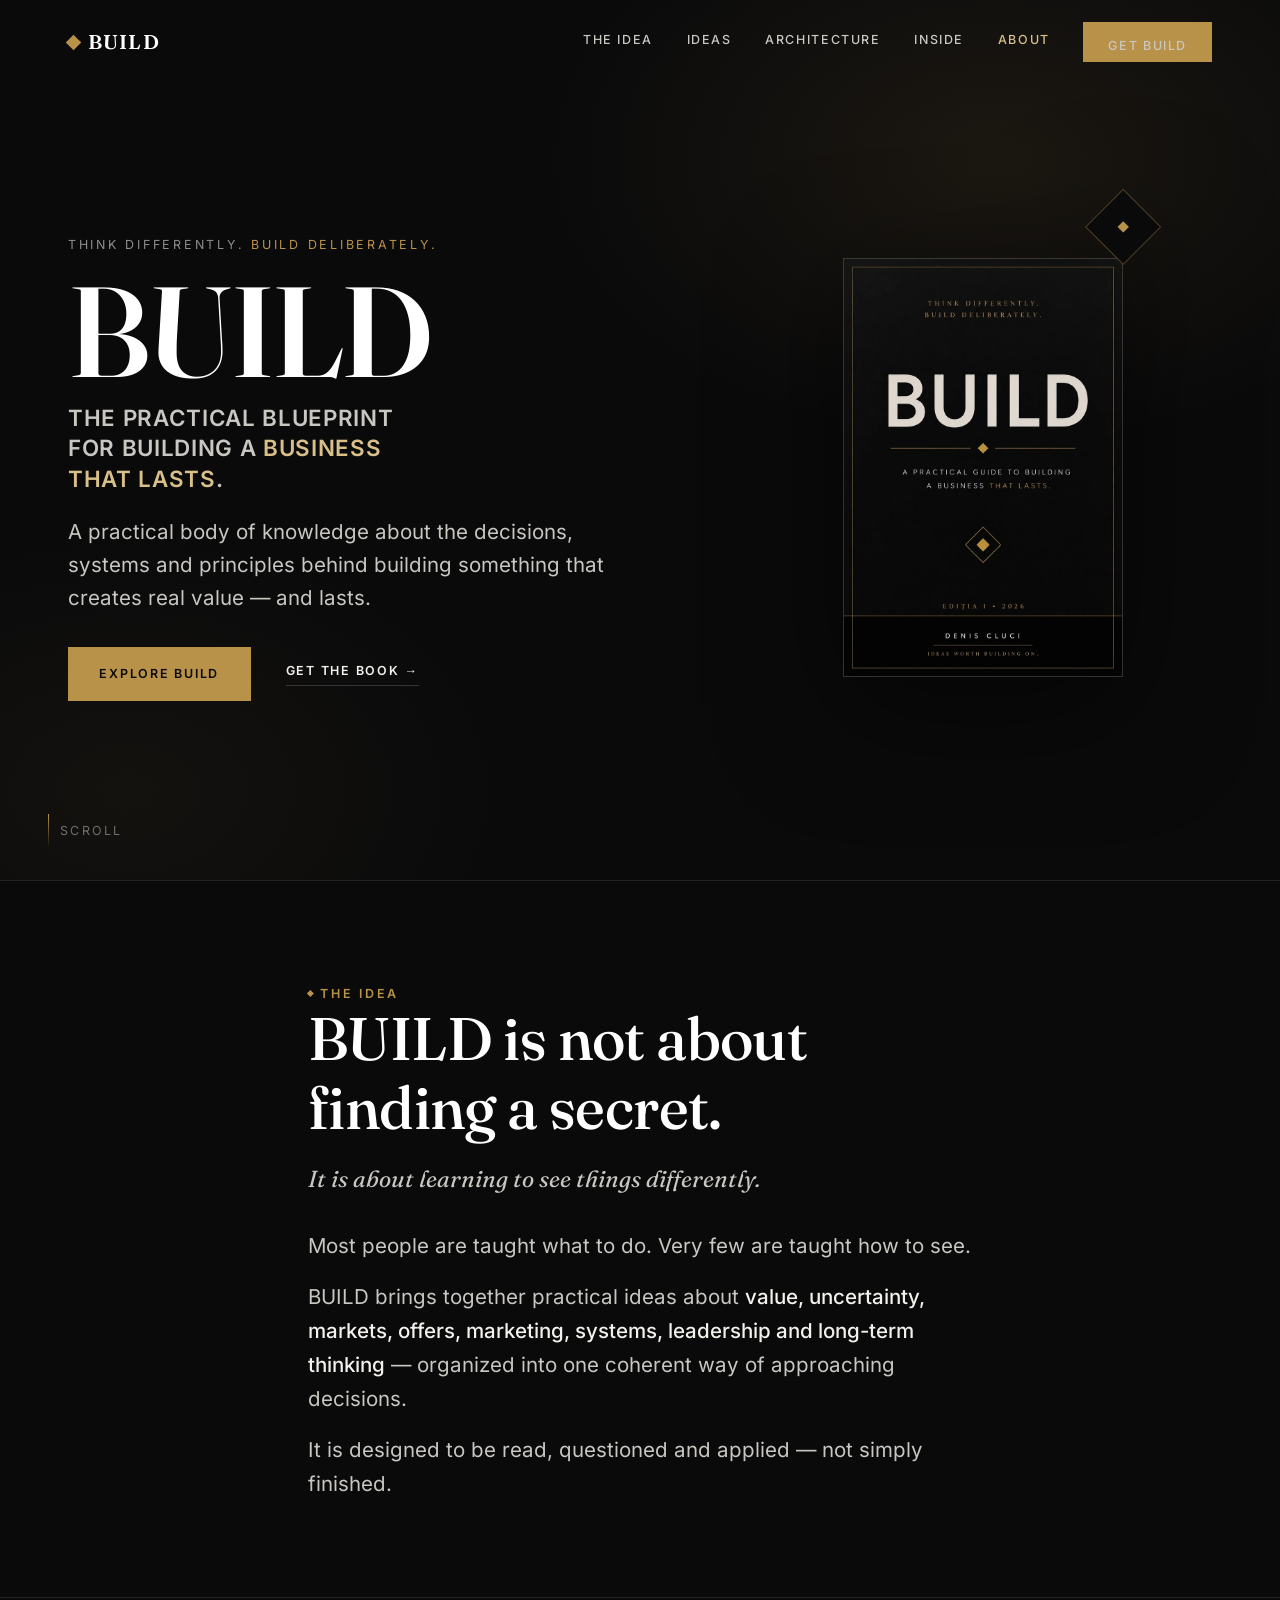
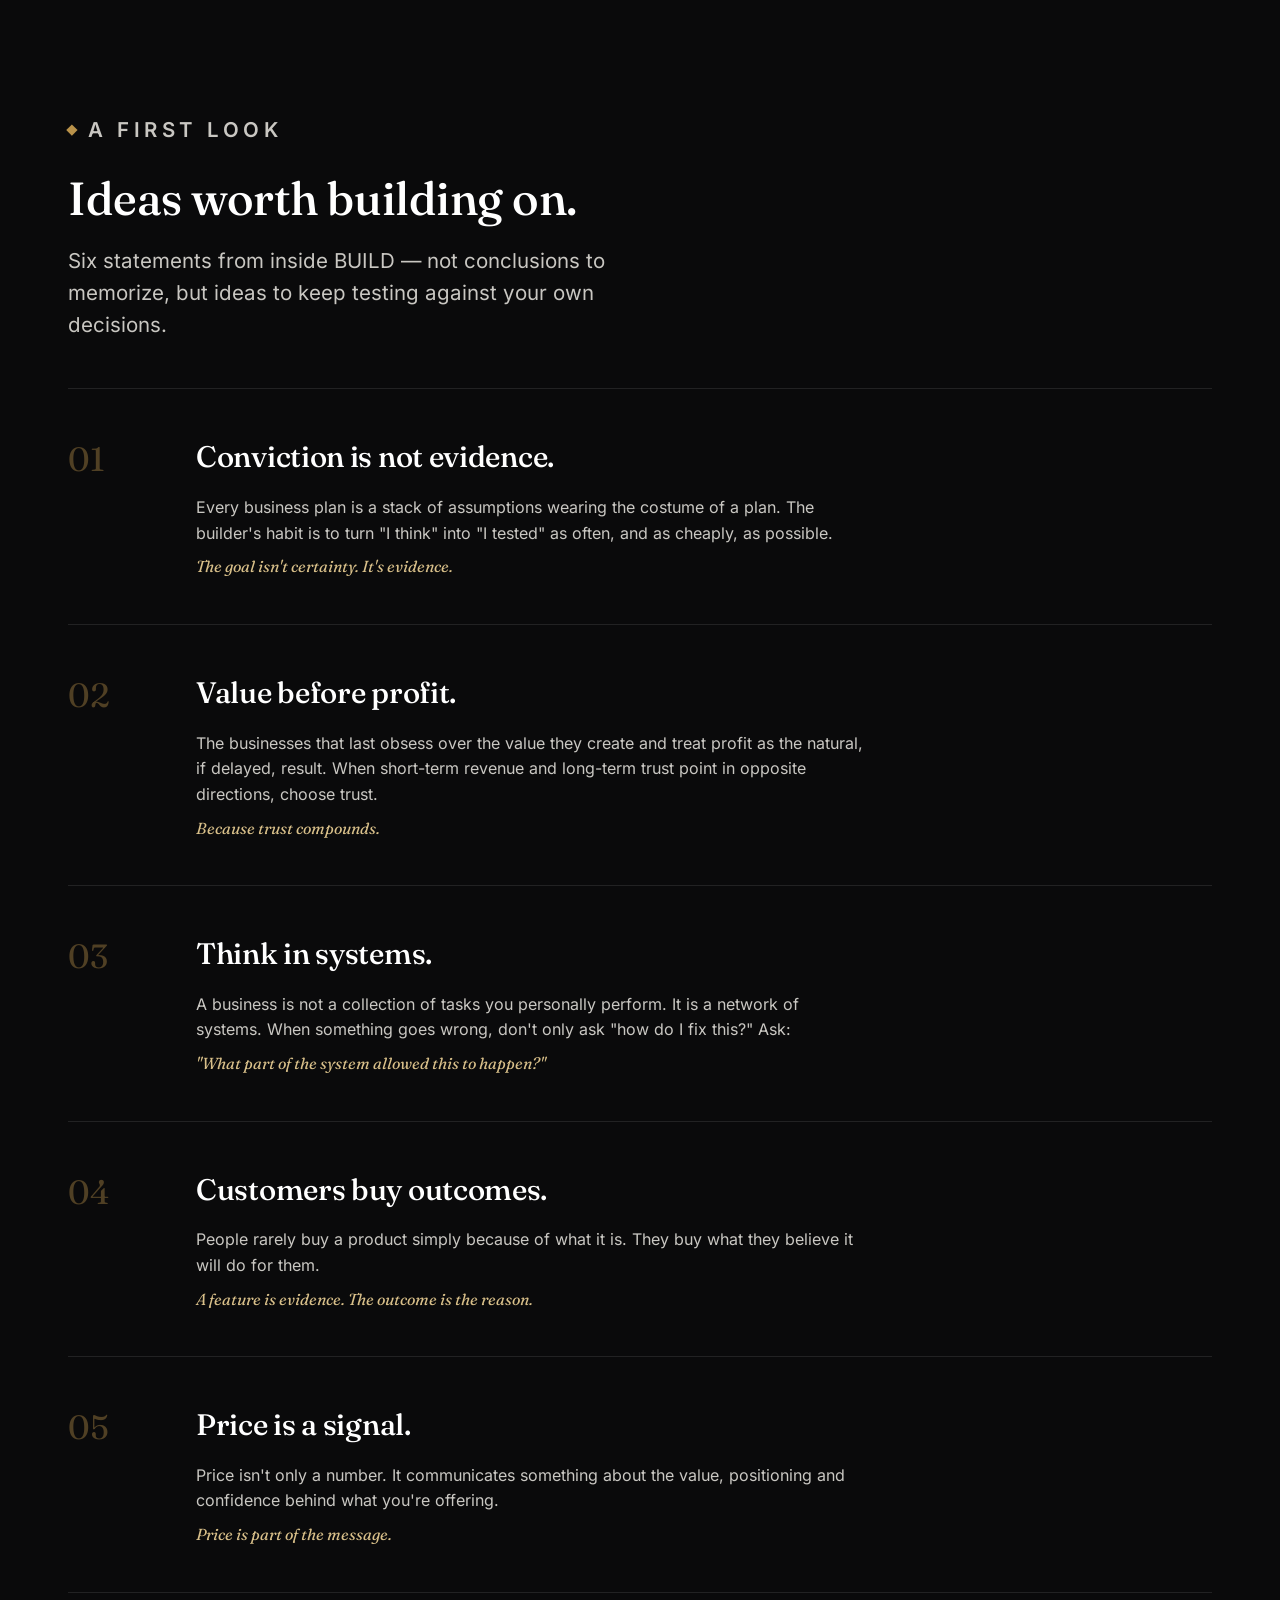
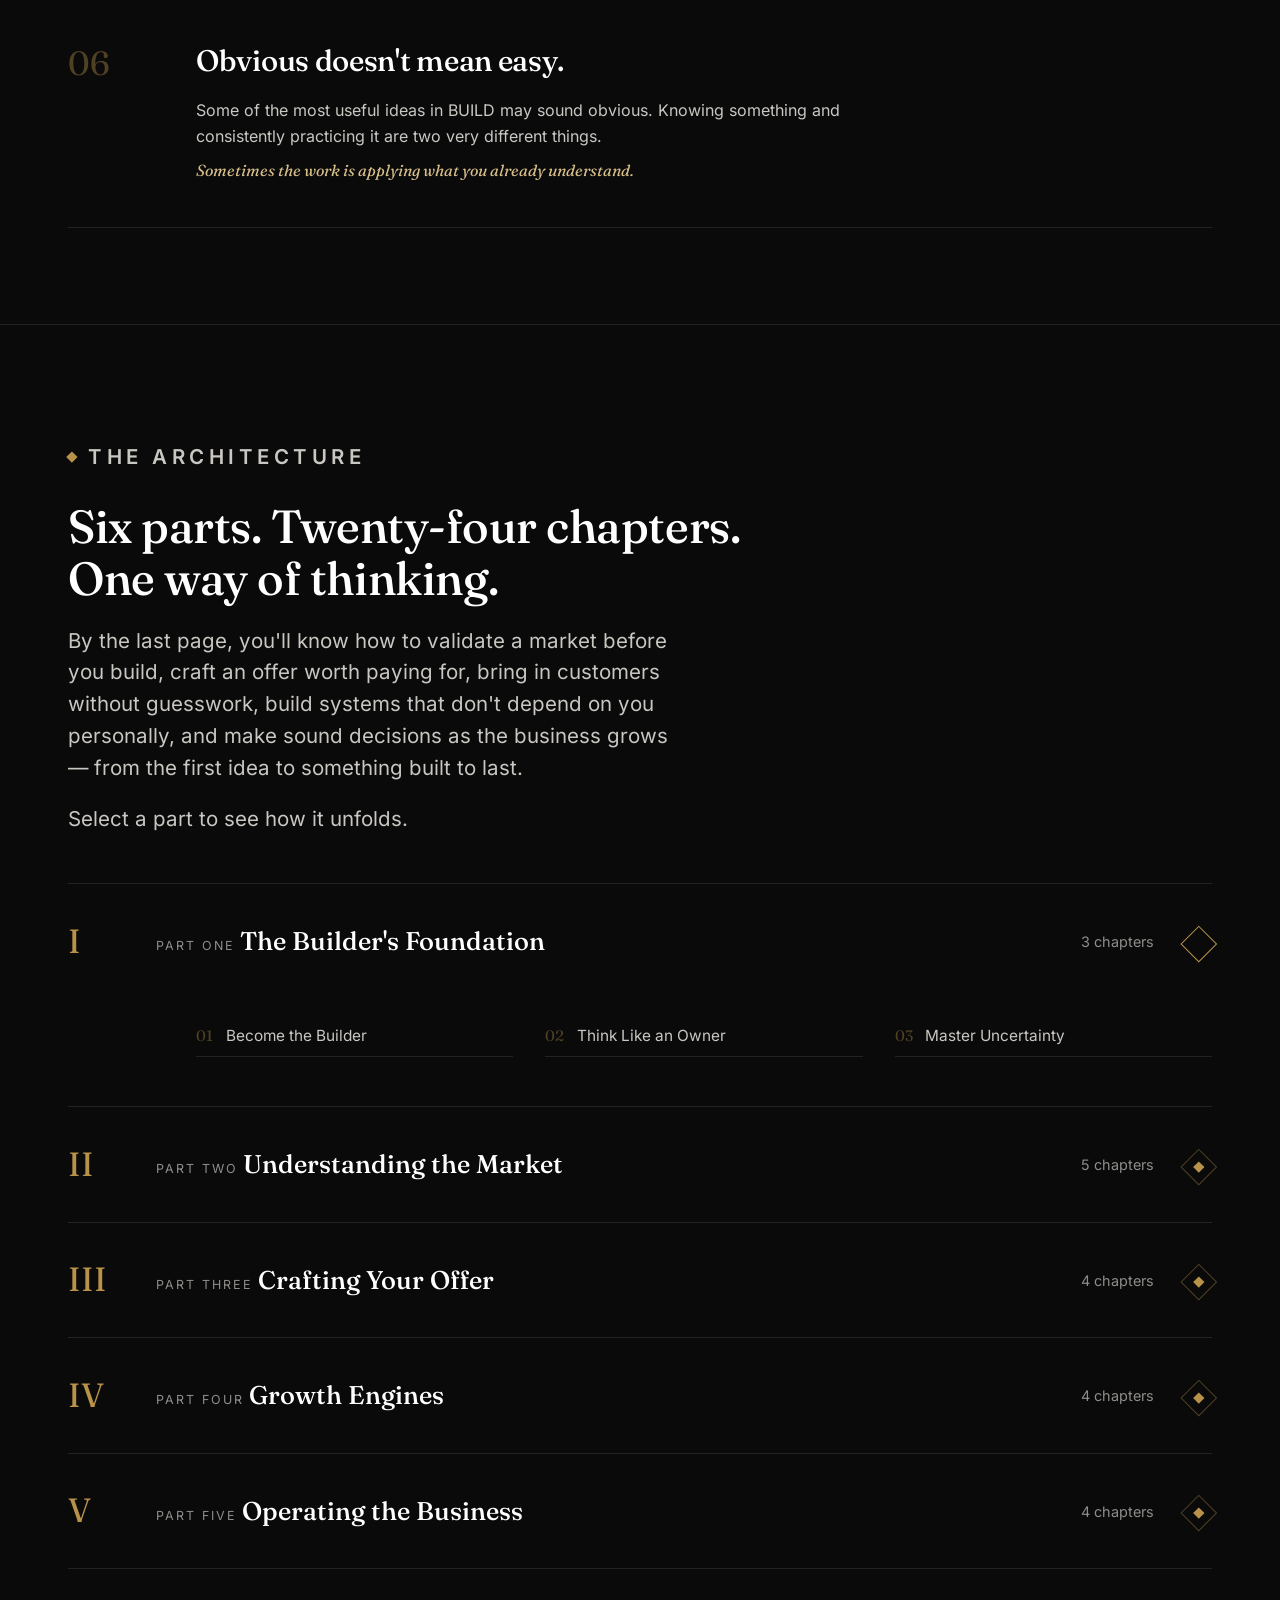
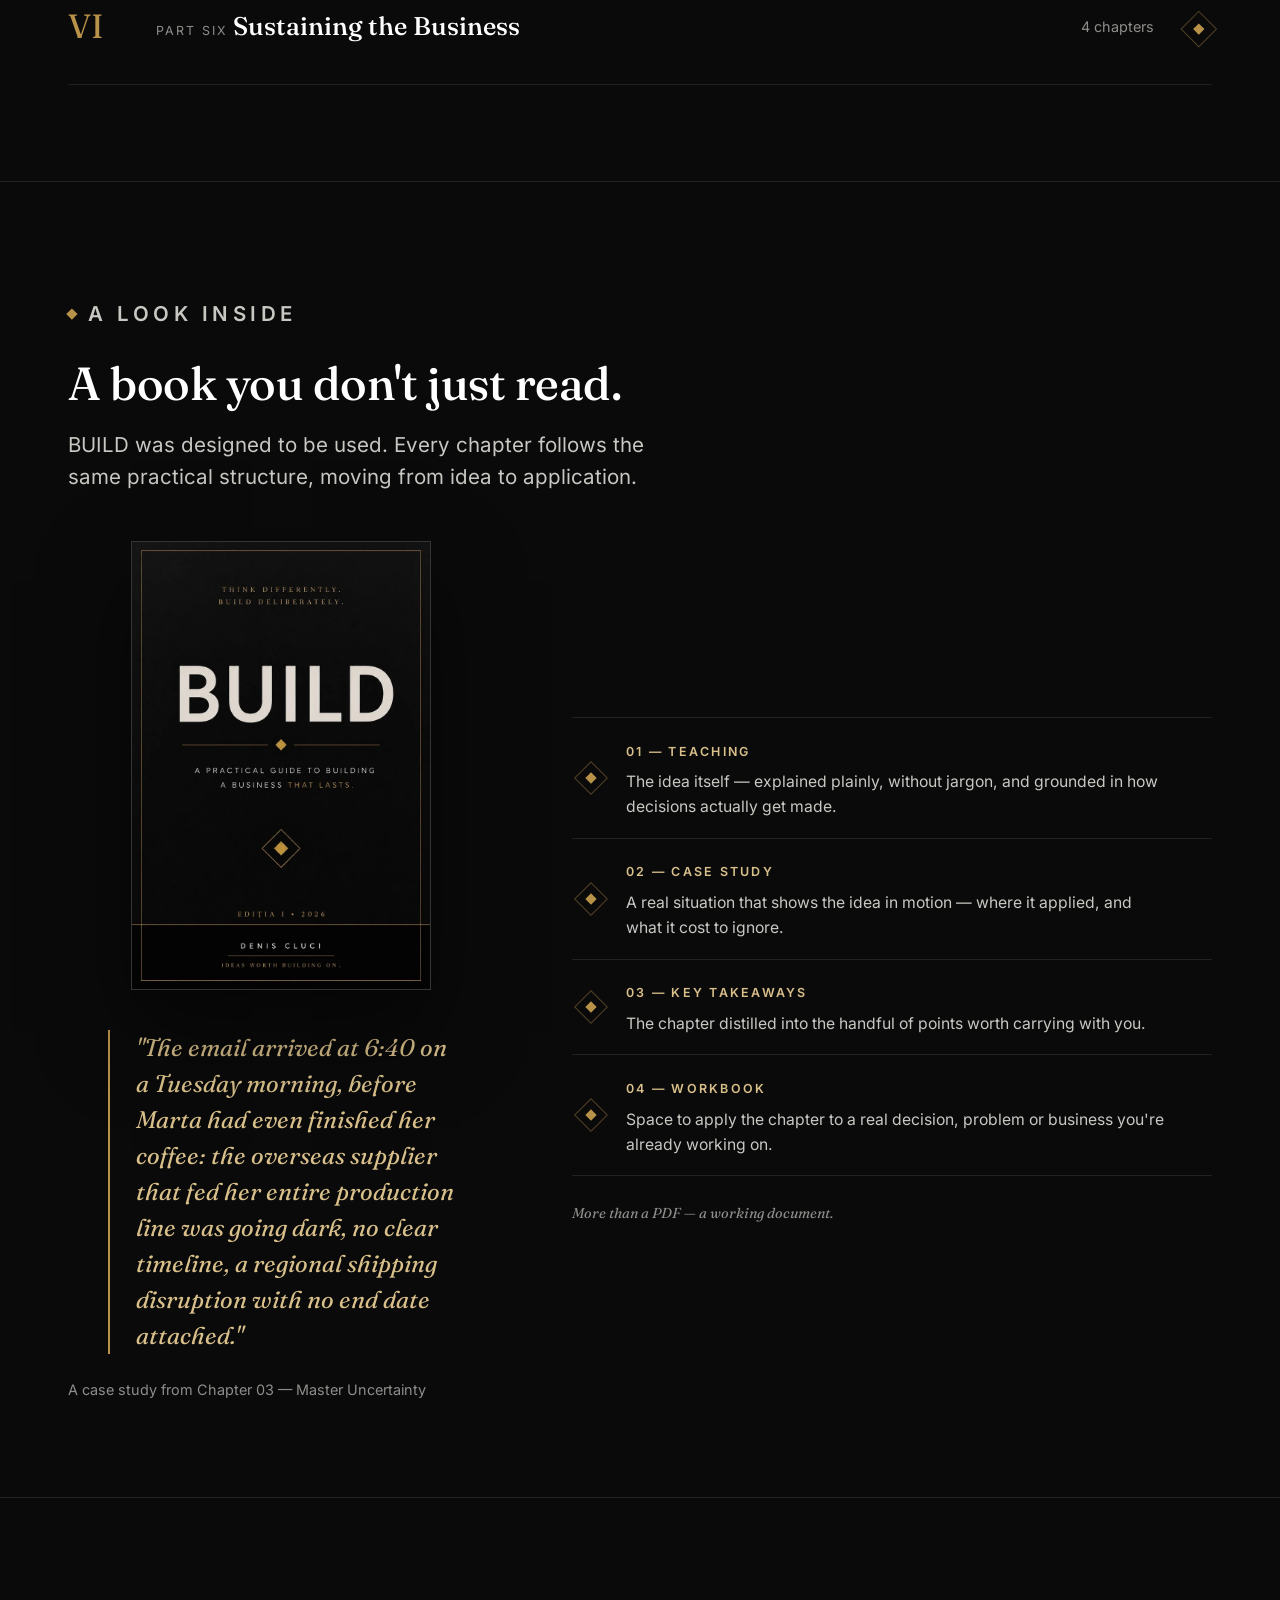
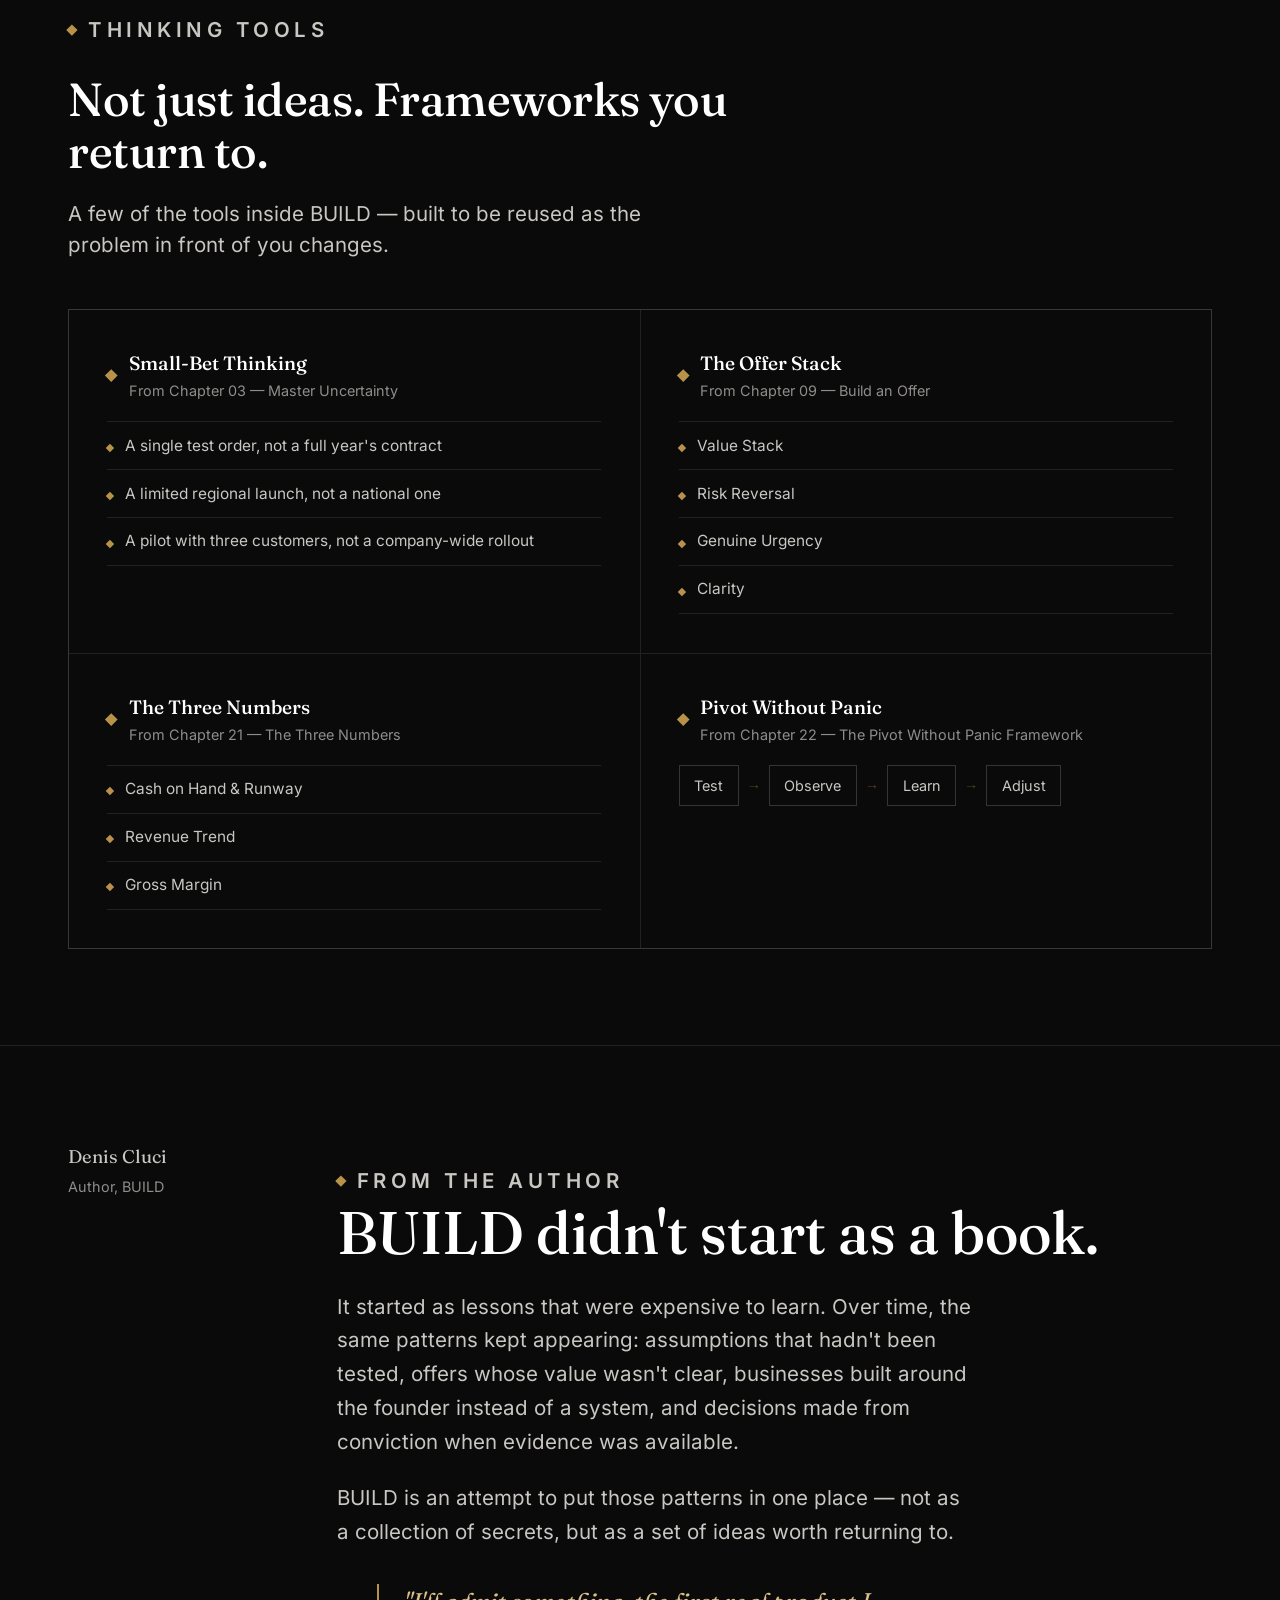
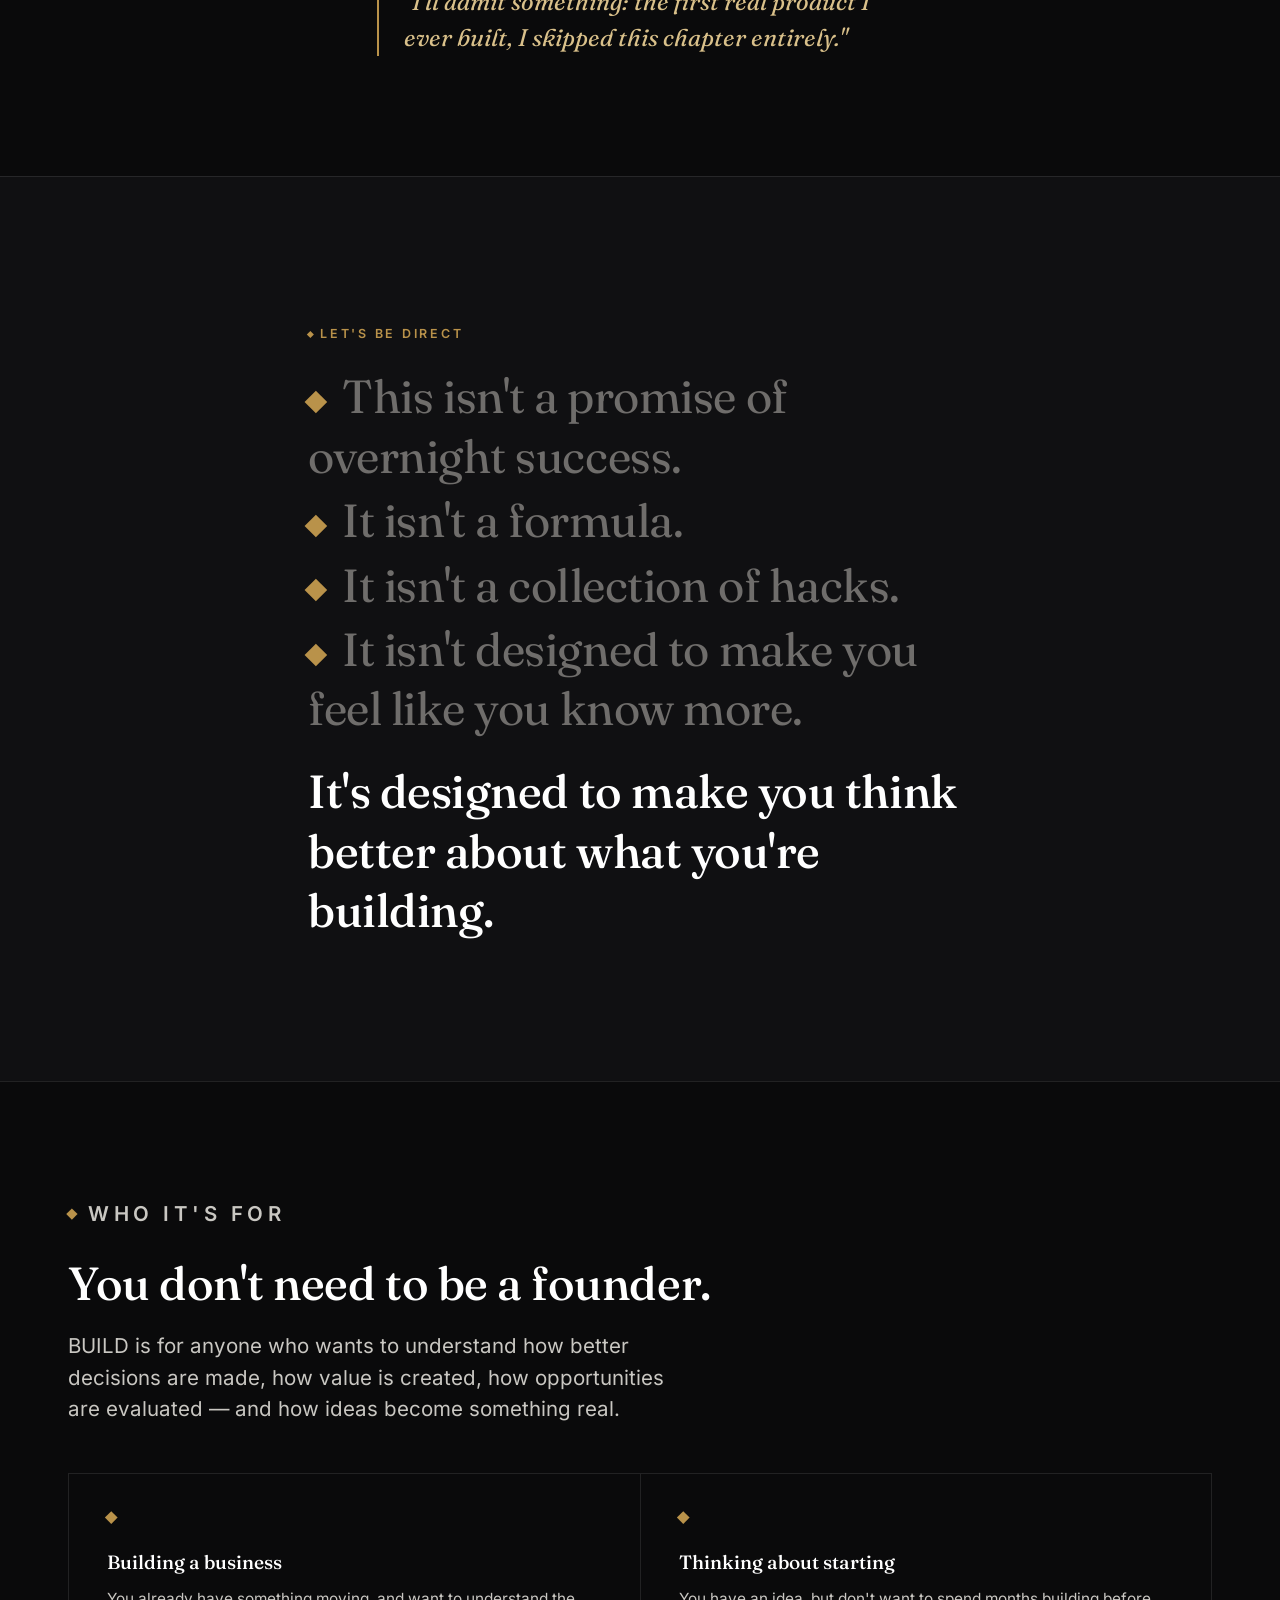
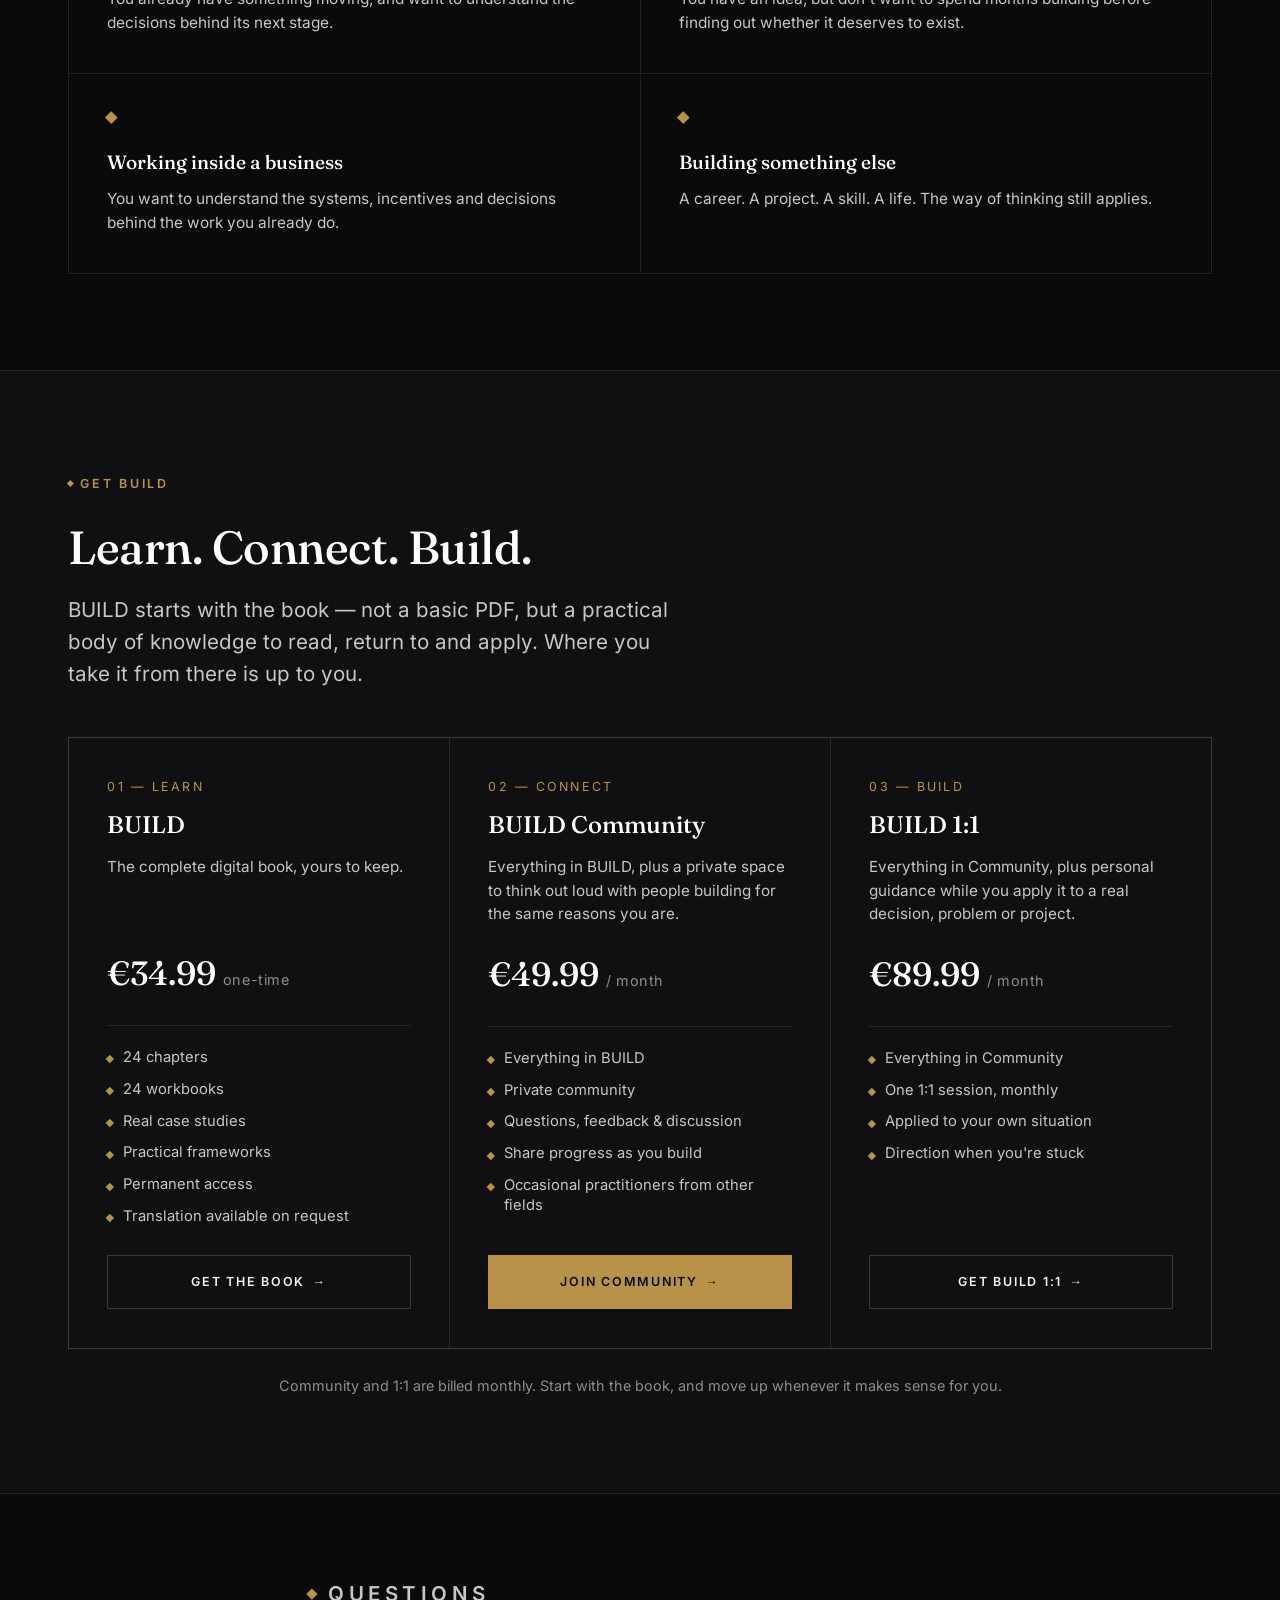
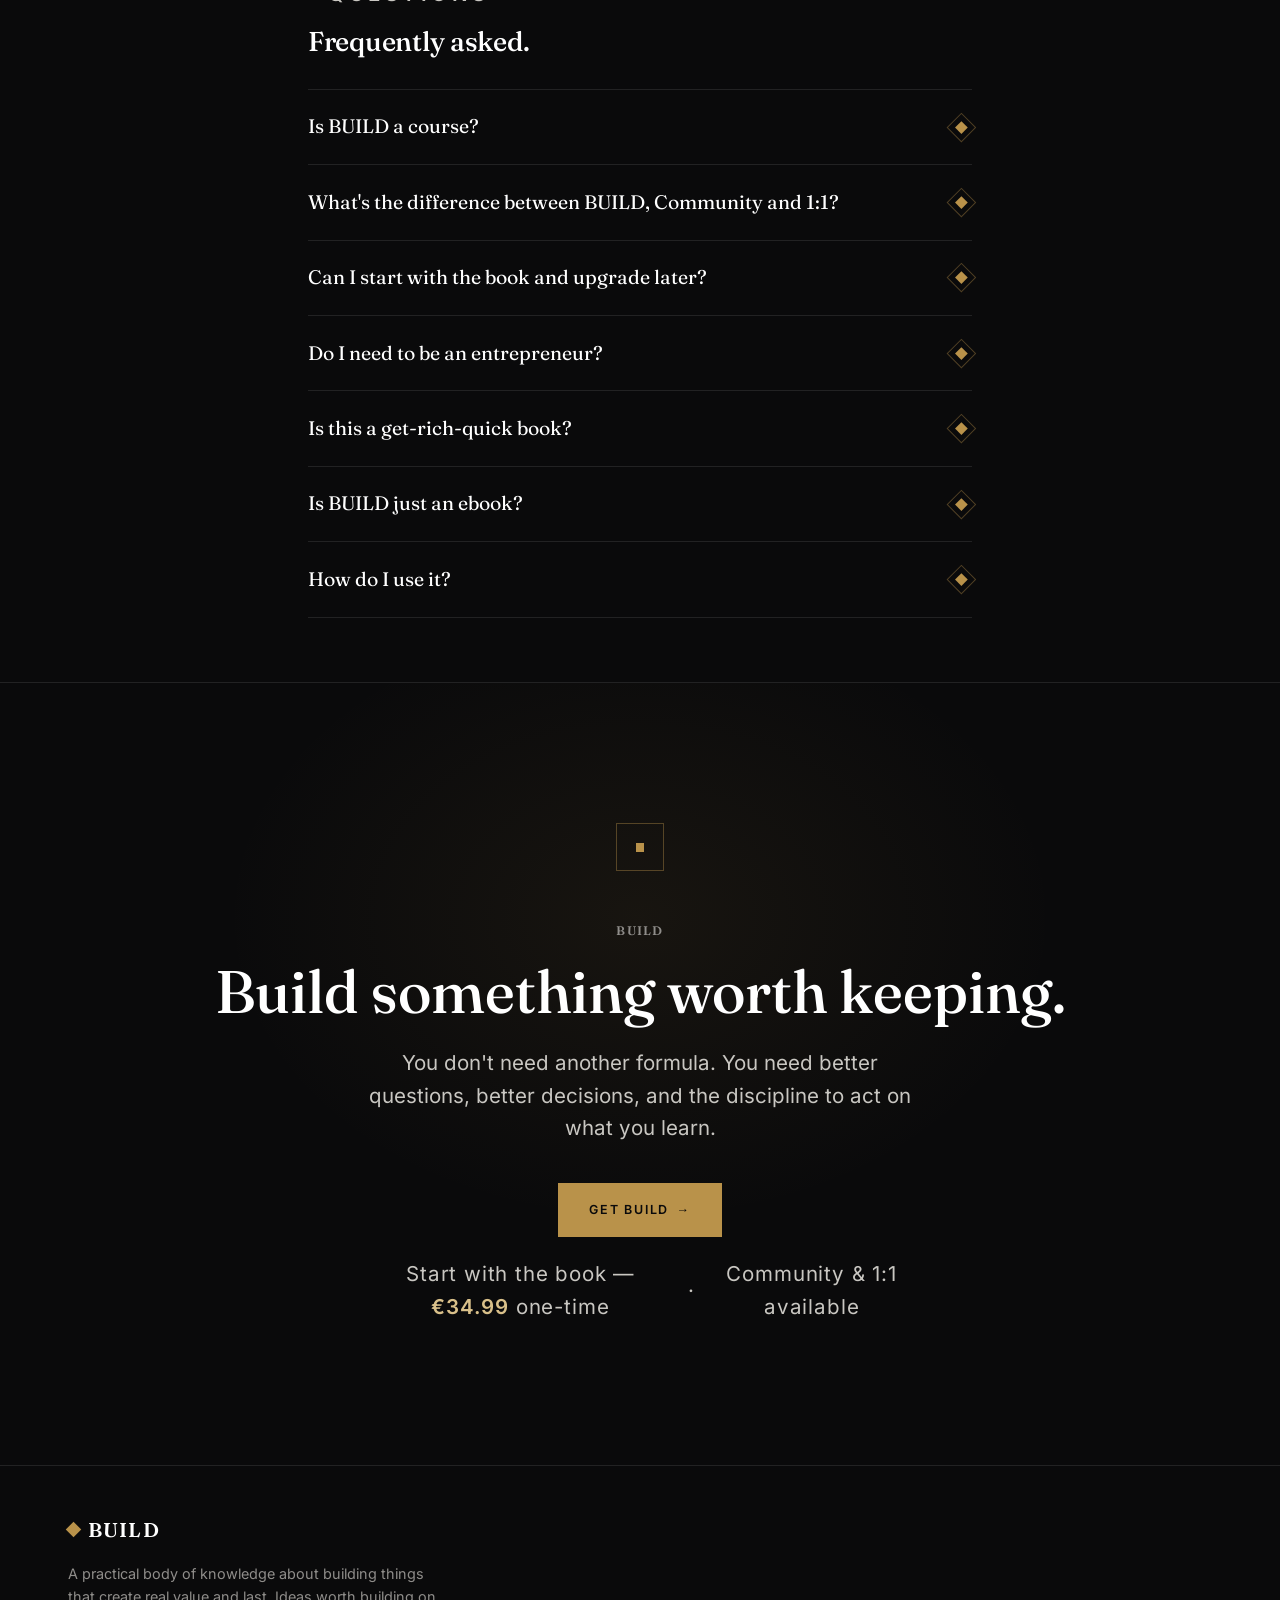
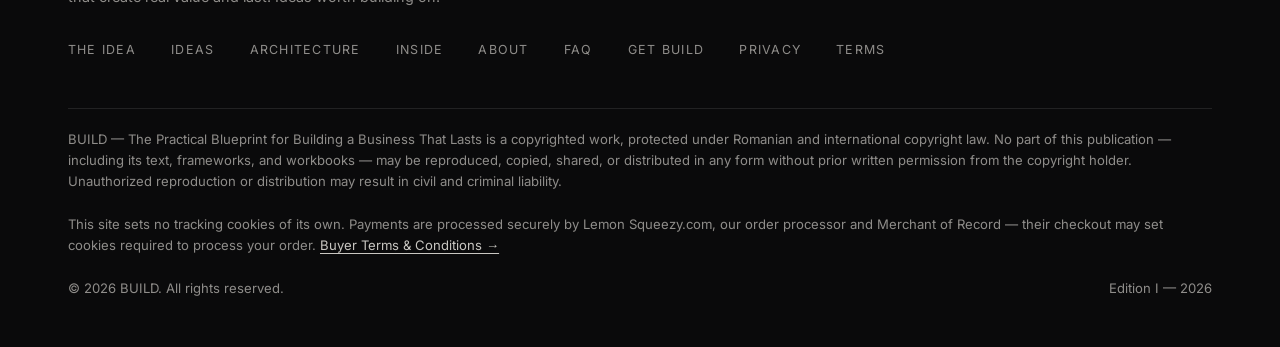
==== index.html @ 5a70e12d "Initial commit: BUILD landing page" ====
<!doctype html>
<html lang="en">
<head>
<meta charset="UTF-8">
<meta name="viewport" content="width=device-width, initial-scale=1">
<title>BUILD — The Practical Blueprint for Building a Business That Lasts</title>
<meta name="description" content="BUILD is a practical body of knowledge about the decisions, systems and principles behind building something that creates real value and lasts. 6 parts. 24 chapters. Not a course. Not a formula.">

<meta property="og:title" content="BUILD — Ideas Worth Building On">
<meta property="og:description" content="A practical body of knowledge about the decisions, systems and principles behind building something that creates real value and lasts.">
<meta property="og:type" content="website">
<meta property="og:image" content="assets/img/build-cover-lg.jpg">
<meta name="theme-color" content="#0a0a0b">
<link rel="icon" href="assets/favicon-32.png" sizes="32x32" type="image/png">
<link rel="icon" href="assets/favicon.png" type="image/png">

<link rel="stylesheet" href="styles.css">
</head>
<body>

<a class="skip-link" href="#main">Skip to content</a>

<!-- ============ HEADER ============ -->
<header class="site-header" id="siteHeader">
  <div class="container">
    <a href="#hero" class="logo" aria-label="BUILD — home">
      <span class="diamond" aria-hidden="true"></span>
      BUILD
    </a>

    <nav class="nav-desktop" aria-label="Primary">
      <a href="#idea">The Idea</a>
      <a href="#ideas">Ideas</a>
      <a href="#architecture">Architecture</a>
      <a href="#inside">Inside</a>
      <a href="#about">About</a>
      <a href="#edition" class="btn btn-primary nav-cta">Get BUILD</a>
    </nav>

    <button class="nav-toggle" id="navToggle" aria-label="Open menu" aria-expanded="false" aria-controls="mobileMenu">
      <span></span><span></span><span></span>
    </button>
  </div>
</header>

<div class="mobile-menu" id="mobileMenu">
  <nav aria-label="Mobile">
    <a href="#idea">The Idea</a>
    <a href="#ideas">Ideas</a>
    <a href="#architecture">Architecture</a>
    <a href="#inside">Inside</a>
    <a href="#about">About</a>
    <a href="#edition" class="btn btn-primary">Get BUILD</a>
  </nav>
</div>

<main id="main">

  <!-- ============ 01 HERO ============ -->
  <section class="hero" id="hero">
    <div class="container">
      <div class="hero-copy">
        <p class="hero-eyebrow">Think differently. <em>Build deliberately.</em></p>
        <h1>
          <span class="hero-mark">BUILD</span>
          <span class="hero-tagline">The practical blueprint for building a <span class="accent">business that lasts</span>.</span>
        </h1>
        <p class="hero-lead">A practical body of knowledge about the decisions, systems and principles behind building something that creates real value — and lasts.</p>
        <div class="hero-ctas">
          <a href="#idea" class="btn btn-primary">Explore BUILD</a>
          <a href="#edition" class="btn-text">Get the book <span class="arrow" aria-hidden="true">→</span></a>
        </div>
      </div>
      <div class="hero-visual" aria-hidden="true">
        <div class="cover-frame">
          <picture>
            <source srcset="assets/img/build-cover-md.webp" type="image/webp">
            <img src="assets/img/build-cover-md.jpg" alt="" width="800" height="1200" loading="eager">
          </picture>
          <span class="diamond-frame"><span class="diamond"></span></span>
        </div>
      </div>
    </div>
    <div class="hero-scroll" aria-hidden="true">
      <span class="line"></span>
      Scroll
    </div>
  </section>

  <!-- ============ 02 THE IDEA ============ -->
  <section class="section section--md idea section-border-top" id="idea">
    <div class="container">
      <p class="eyebrow"><span class="diamond diamond--sm" aria-hidden="true"></span> The idea</p>
      <h2>BUILD is not about finding a secret.</h2>
      <p class="lede">It is about learning to see things differently.</p>
      <div class="body-copy">
        <p>Most people are taught what to do. Very few are taught how to see.</p>
        <p>BUILD brings together practical ideas about <strong>value, uncertainty, markets, offers, marketing, systems, leadership and long-term thinking</strong> — organized into one coherent way of approaching decisions.</p>
        <p>It is designed to be read, questioned and applied — not simply finished.</p>
      </div>
    </div>
  </section>

  <!-- ============ 03 IDEAS WORTH BUILDING ON ============ -->
  <section class="section section--md section-border-top" id="ideas">
    <div class="container">
      <div class="section-head">
        <p class="eyebrow"><span class="diamond diamond--sm" aria-hidden="true"></span> A first look</p>
        <h2>Ideas worth building on.</h2>
        <p>Six statements from inside BUILD — not conclusions to memorize, but ideas to keep testing against your own decisions.</p>
      </div>

      <div class="ideas-list reveal">
        <article class="idea-item">
          <span class="idea-num" aria-hidden="true">01</span>
          <div class="idea-body">
            <h3>Conviction is not evidence.</h3>
            <p>Every business plan is a stack of assumptions wearing the costume of a plan. The builder's habit is to turn "I think" into "I tested" as often, and as cheaply, as possible.</p>
            <p class="idea-punch">The goal isn't certainty. It's evidence.</p>
          </div>
        </article>

        <article class="idea-item">
          <span class="idea-num" aria-hidden="true">02</span>
          <div class="idea-body">
            <h3>Value before profit.</h3>
            <p>The businesses that last obsess over the value they create and treat profit as the natural, if delayed, result. When short-term revenue and long-term trust point in opposite directions, choose trust.</p>
            <p class="idea-punch">Because trust compounds.</p>
          </div>
        </article>

        <article class="idea-item">
          <span class="idea-num" aria-hidden="true">03</span>
          <div class="idea-body">
            <h3>Think in systems.</h3>
            <p>A business is not a collection of tasks you personally perform. It is a network of systems. When something goes wrong, don't only ask "how do I fix this?" Ask:</p>
            <p class="idea-punch">"What part of the system allowed this to happen?"</p>
          </div>
        </article>

        <article class="idea-item">
          <span class="idea-num" aria-hidden="true">04</span>
          <div class="idea-body">
            <h3>Customers buy outcomes.</h3>
            <p>People rarely buy a product simply because of what it is. They buy what they believe it will do for them.</p>
            <p class="idea-punch">A feature is evidence. The outcome is the reason.</p>
          </div>
        </article>

        <article class="idea-item">
          <span class="idea-num" aria-hidden="true">05</span>
          <div class="idea-body">
            <h3>Price is a signal.</h3>
            <p>Price isn't only a number. It communicates something about the value, positioning and confidence behind what you're offering.</p>
            <p class="idea-punch">Price is part of the message.</p>
          </div>
        </article>

        <article class="idea-item">
          <span class="idea-num" aria-hidden="true">06</span>
          <div class="idea-body">
            <h3>Obvious doesn't mean easy.</h3>
            <p>Some of the most useful ideas in BUILD may sound obvious. Knowing something and consistently practicing it are two very different things.</p>
            <p class="idea-punch">Sometimes the work is applying what you already understand.</p>
          </div>
        </article>
      </div>
    </div>
  </section>

  <!-- ============ 04 THE ARCHITECTURE ============ -->
  <section class="section section--md section-border-top architecture" id="architecture">
    <div class="container">
      <div class="section-head">
        <p class="eyebrow"><span class="diamond diamond--sm" aria-hidden="true"></span> The architecture</p>
        <h2>Six parts. Twenty-four chapters.<br>One way of thinking.</h2>
        <p>By the last page, you'll know how to validate a market before you build, craft an offer worth paying for, bring in customers without guesswork, build systems that don't depend on you personally, and make sound decisions as the business grows — from the first idea to something built to last.</p>
        <p>Select a part to see how it unfolds.</p>
      </div>

      <div class="arch-list reveal">

        <details class="arch-part" open>
          <summary aria-label="Toggle Part I chapters">
            <span class="arch-roman" aria-hidden="true">I</span>
            <span class="arch-title-group">
              <span class="arch-part-label">Part One</span>
              <span class="arch-part-title">The Builder's Foundation</span>
            </span>
            <span class="arch-count">3 chapters</span>
            <span class="arch-toggle" aria-hidden="true"><span class="diamond-frame"><span class="diamond"></span></span></span>
          </summary>
          <div class="arch-chapters">
            <ol>
              <li><span class="ch-num">01</span> Become the Builder</li>
              <li><span class="ch-num">02</span> Think Like an Owner</li>
              <li><span class="ch-num">03</span> Master Uncertainty</li>
            </ol>
          </div>
        </details>

        <details class="arch-part">
          <summary aria-label="Toggle Part II chapters">
            <span class="arch-roman" aria-hidden="true">II</span>
            <span class="arch-title-group">
              <span class="arch-part-label">Part Two</span>
              <span class="arch-part-title">Understanding the Market</span>
            </span>
            <span class="arch-count">5 chapters</span>
            <span class="arch-toggle" aria-hidden="true"><span class="diamond-frame"><span class="diamond"></span></span></span>
          </summary>
          <div class="arch-chapters">
            <ol>
              <li><span class="ch-num">04</span> Problems Worth Solving</li>
              <li><span class="ch-num">05</span> Market Research</li>
              <li><span class="ch-num">06</span> Customer Psychology</li>
              <li><span class="ch-num">07</span> Validate Before You Build</li>
              <li><span class="ch-num">08</span> Product&ndash;Market Fit</li>
            </ol>
          </div>
        </details>

        <details class="arch-part">
          <summary aria-label="Toggle Part III chapters">
            <span class="arch-roman" aria-hidden="true">III</span>
            <span class="arch-title-group">
              <span class="arch-part-label">Part Three</span>
              <span class="arch-part-title">Crafting Your Offer</span>
            </span>
            <span class="arch-count">4 chapters</span>
            <span class="arch-toggle" aria-hidden="true"><span class="diamond-frame"><span class="diamond"></span></span></span>
          </summary>
          <div class="arch-chapters">
            <ol>
              <li><span class="ch-num">09</span> Build an Offer</li>
              <li><span class="ch-num">10</span> Pricing</li>
              <li><span class="ch-num">11</span> Positioning</li>
              <li><span class="ch-num">12</span> Customer Experience</li>
            </ol>
          </div>
        </details>

        <details class="arch-part">
          <summary aria-label="Toggle Part IV chapters">
            <span class="arch-roman" aria-hidden="true">IV</span>
            <span class="arch-title-group">
              <span class="arch-part-label">Part Four</span>
              <span class="arch-part-title">Growth Engines</span>
            </span>
            <span class="arch-count">4 chapters</span>
            <span class="arch-toggle" aria-hidden="true"><span class="diamond-frame"><span class="diamond"></span></span></span>
          </summary>
          <div class="arch-chapters">
            <ol>
              <li><span class="ch-num">13</span> Marketing</li>
              <li><span class="ch-num">14</span> Content</li>
              <li><span class="ch-num">15</span> Copywriting</li>
              <li><span class="ch-num">16</span> Sales Systems</li>
            </ol>
          </div>
        </details>

        <details class="arch-part">
          <summary aria-label="Toggle Part V chapters">
            <span class="arch-roman" aria-hidden="true">V</span>
            <span class="arch-title-group">
              <span class="arch-part-label">Part Five</span>
              <span class="arch-part-title">Operating the Business</span>
            </span>
            <span class="arch-count">4 chapters</span>
            <span class="arch-toggle" aria-hidden="true"><span class="diamond-frame"><span class="diamond"></span></span></span>
          </summary>
          <div class="arch-chapters">
            <ol>
              <li><span class="ch-num">17</span> Time Management</li>
              <li><span class="ch-num">18</span> Processes</li>
              <li><span class="ch-num">19</span> Automation</li>
              <li><span class="ch-num">20</span> Leadership</li>
            </ol>
          </div>
        </details>

        <details class="arch-part">
          <summary aria-label="Toggle Part VI chapters">
            <span class="arch-roman" aria-hidden="true">VI</span>
            <span class="arch-title-group">
              <span class="arch-part-label">Part Six</span>
              <span class="arch-part-title">Sustaining the Business</span>
            </span>
            <span class="arch-count">4 chapters</span>
            <span class="arch-toggle" aria-hidden="true"><span class="diamond-frame"><span class="diamond"></span></span></span>
          </summary>
          <div class="arch-chapters">
            <ol>
              <li><span class="ch-num">21</span> Financial Thinking</li>
              <li><span class="ch-num">22</span> Adaptation</li>
              <li><span class="ch-num">23</span> Reputation</li>
              <li><span class="ch-num">24</span> Legacy</li>
            </ol>
          </div>
        </details>

      </div>
    </div>
  </section>

  <!-- ============ 05 A LOOK INSIDE ============ -->
  <section class="section section--md section-border-top" id="inside">
    <div class="container">
      <div class="section-head section-head--wide">
        <p class="eyebrow"><span class="diamond diamond--sm" aria-hidden="true"></span> A look inside</p>
        <h2>A book you don't just read.</h2>
        <p>BUILD was designed to be used. Every chapter follows the same practical structure, moving from idea to application.</p>
      </div>

      <div class="inside-grid">
        <div class="inside-visual reveal">
          <div class="inside-cover">
            <picture>
              <source srcset="assets/img/build-cover-md.webp" type="image/webp">
              <img src="assets/img/build-cover-md.jpg" alt="BUILD — Edition I, digital book cover" width="800" height="1200" loading="lazy">
            </picture>
          </div>
          <div class="inside-excerpt">
            <blockquote class="pull-quote">
              "The email arrived at 6:40 on a Tuesday morning, before Marta had even finished her coffee: the overseas supplier that fed her entire production line was going dark, no clear timeline, a regional shipping disruption with no end date attached."
            </blockquote>
            <p class="excerpt-source">A case study from Chapter 03 — Master Uncertainty</p>
          </div>
        </div>

        <div class="inside-content reveal">
          <div class="flow">
            <div class="flow-step">
              <span class="flow-marker" aria-hidden="true"><span class="diamond-frame"><span class="diamond"></span></span></span>
              <div class="flow-text">
                <span class="flow-label">01 — Teaching</span>
                <p>The idea itself — explained plainly, without jargon, and grounded in how decisions actually get made.</p>
              </div>
            </div>
            <div class="flow-step">
              <span class="flow-marker" aria-hidden="true"><span class="diamond-frame"><span class="diamond"></span></span></span>
              <div class="flow-text">
                <span class="flow-label">02 — Case Study</span>
                <p>A real situation that shows the idea in motion — where it applied, and what it cost to ignore.</p>
              </div>
            </div>
            <div class="flow-step">
              <span class="flow-marker" aria-hidden="true"><span class="diamond-frame"><span class="diamond"></span></span></span>
              <div class="flow-text">
                <span class="flow-label">03 — Key Takeaways</span>
                <p>The chapter distilled into the handful of points worth carrying with you.</p>
              </div>
            </div>
            <div class="flow-step">
              <span class="flow-marker" aria-hidden="true"><span class="diamond-frame"><span class="diamond"></span></span></span>
              <div class="flow-text">
                <span class="flow-label">04 — Workbook</span>
                <p>Space to apply the chapter to a real decision, problem or business you're already working on.</p>
              </div>
            </div>
          </div>
          <p class="inside-note">More than a PDF — a working document.</p>
        </div>
      </div>
    </div>
  </section>

  <!-- ============ 06 THINKING TOOLS ============ -->
  <section class="section section--md section-border-top" id="tools">
    <div class="container">
      <div class="section-head">
        <p class="eyebrow"><span class="diamond diamond--sm" aria-hidden="true"></span> Thinking tools</p>
        <h2>Not just ideas. Frameworks you return to.</h2>
        <p>A few of the tools inside BUILD — built to be reused as the problem in front of you changes.</p>
      </div>

      <div class="tools-grid reveal">

        <article class="tool-card">
          <div class="tool-head">
            <span class="diamond" aria-hidden="true"></span>
            <div>
              <h3 class="tool-name">Small-Bet Thinking</h3>
              <p class="tool-sub">From Chapter 03 — Master Uncertainty</p>
            </div>
          </div>
          <ul class="tool-list">
            <li><span class="diamond diamond--sm" aria-hidden="true"></span> A single test order, not a full year's contract</li>
            <li><span class="diamond diamond--sm" aria-hidden="true"></span> A limited regional launch, not a national one</li>
            <li><span class="diamond diamond--sm" aria-hidden="true"></span> A pilot with three customers, not a company-wide rollout</li>
          </ul>
        </article>

        <article class="tool-card">
          <div class="tool-head">
            <span class="diamond" aria-hidden="true"></span>
            <div>
              <h3 class="tool-name">The Offer Stack</h3>
              <p class="tool-sub">From Chapter 09 — Build an Offer</p>
            </div>
          </div>
          <ul class="tool-list">
            <li><span class="diamond diamond--sm" aria-hidden="true"></span> Value Stack</li>
            <li><span class="diamond diamond--sm" aria-hidden="true"></span> Risk Reversal</li>
            <li><span class="diamond diamond--sm" aria-hidden="true"></span> Genuine Urgency</li>
            <li><span class="diamond diamond--sm" aria-hidden="true"></span> Clarity</li>
          </ul>
        </article>

        <article class="tool-card">
          <div class="tool-head">
            <span class="diamond" aria-hidden="true"></span>
            <div>
              <h3 class="tool-name">The Three Numbers</h3>
              <p class="tool-sub">From Chapter 21 — The Three Numbers</p>
            </div>
          </div>
          <ul class="tool-list">
            <li><span class="diamond diamond--sm" aria-hidden="true"></span> Cash on Hand &amp; Runway</li>
            <li><span class="diamond diamond--sm" aria-hidden="true"></span> Revenue Trend</li>
            <li><span class="diamond diamond--sm" aria-hidden="true"></span> Gross Margin</li>
          </ul>
        </article>

        <article class="tool-card">
          <div class="tool-head">
            <span class="diamond" aria-hidden="true"></span>
            <div>
              <h3 class="tool-name">Pivot Without Panic</h3>
              <p class="tool-sub">From Chapter 22 — The Pivot Without Panic Framework</p>
            </div>
          </div>
          <div class="pivot-loop">
            <span class="step">Test</span>
            <span class="connector" aria-hidden="true">→</span>
            <span class="step">Observe</span>
            <span class="connector" aria-hidden="true">→</span>
            <span class="step">Learn</span>
            <span class="connector" aria-hidden="true">→</span>
            <span class="step">Adjust</span>
          </div>
        </article>

      </div>
    </div>
  </section>

  <!-- ============ 07 FROM THE AUTHOR ============ -->
  <section class="section section--md section-border-top" id="about">
    <div class="container">
      <div class="author-grid">
        <div class="reveal">
          <p class="author-name">Denis Cluci</p>
          <p class="author-role">Author, BUILD</p>
        </div>

        <div class="author-copy reveal">
          <p class="eyebrow"><span class="diamond diamond--sm" aria-hidden="true"></span> From the author</p>
          <h2>BUILD didn't start as a book.</h2>
          <p>It started as lessons that were expensive to learn. Over time, the same patterns kept appearing: assumptions that hadn't been tested, offers whose value wasn't clear, businesses built around the founder instead of a system, and decisions made from conviction when evidence was available.</p>
          <p>BUILD is an attempt to put those patterns in one place — not as a collection of secrets, but as a set of ideas worth returning to.</p>
          <blockquote class="pull-quote">
            "I'll admit something: the first real product I ever built, I skipped this chapter entirely."
          </blockquote>
        </div>
      </div>
    </div>
  </section>

  <!-- ============ 08 WHAT BUILD IS NOT ============ -->
  <section class="section section--lg section-border-top not-section" id="not">
    <div class="container container--narrow">
      <p class="eyebrow"><span class="diamond diamond--sm" aria-hidden="true"></span> Let's be direct</p>
      <ul class="not-list reveal" style="margin-top:1.4rem;">
        <li><span class="diamond diamond--sm" aria-hidden="true"></span>This isn't a promise of overnight success.</li>
        <li><span class="diamond diamond--sm" aria-hidden="true"></span>It isn't a formula.</li>
        <li><span class="diamond diamond--sm" aria-hidden="true"></span>It isn't a collection of hacks.</li>
        <li><span class="diamond diamond--sm" aria-hidden="true"></span>It isn't designed to make you feel like you know more.</li>
        <li class="emphasis">It's designed to make you think better about what you're building.</li>
      </ul>
    </div>
  </section>

  <!-- ============ 09 WHO IS BUILD FOR ============ -->
  <section class="section section--md section-border-top" id="for">
    <div class="container">
      <div class="section-head">
        <p class="eyebrow"><span class="diamond diamond--sm" aria-hidden="true"></span> Who it's for</p>
        <h2>You don't need to be a founder.</h2>
        <p>BUILD is for anyone who wants to understand how better decisions are made, how value is created, how opportunities are evaluated — and how ideas become something real.</p>
      </div>

      <div class="audience-grid reveal">
        <article class="audience-card">
          <span class="diamond" aria-hidden="true"></span>
          <h3>Building a business</h3>
          <p>You already have something moving, and want to understand the decisions behind its next stage.</p>
        </article>
        <article class="audience-card">
          <span class="diamond" aria-hidden="true"></span>
          <h3>Thinking about starting</h3>
          <p>You have an idea, but don't want to spend months building before finding out whether it deserves to exist.</p>
        </article>
        <article class="audience-card">
          <span class="diamond" aria-hidden="true"></span>
          <h3>Working inside a business</h3>
          <p>You want to understand the systems, incentives and decisions behind the work you already do.</p>
        </article>
        <article class="audience-card">
          <span class="diamond" aria-hidden="true"></span>
          <h3>Building something else</h3>
          <p>A career. A project. A skill. A life. The way of thinking still applies.</p>
        </article>
      </div>
    </div>
  </section>

  <!-- ============ 11 GET BUILD — LEVELS ============ -->
  <section class="section section--md section-border-top edition" id="edition">
    <div class="container">
      <p class="eyebrow"><span class="diamond diamond--sm" aria-hidden="true"></span> Get BUILD</p>
      <div class="section-head" style="margin-top: .6rem;">
        <h2>Learn. Connect. Build.</h2>
        <p>BUILD starts with the book — not a basic PDF, but a practical body of knowledge to read, return to and apply. Where you take it from there is up to you.</p>
      </div>

      <div class="tiers-grid reveal">

        <article class="tier-card">
          <p class="tier-step">01 — Learn</p>
          <h3 class="tier-name">BUILD</h3>
          <p class="tier-desc">The complete digital book, yours to keep.</p>
          <div class="tier-price-row">
            <span class="tier-price">&euro;34.99</span>
            <span class="tier-cadence">one-time</span>
          </div>
          <ul class="tier-features">
            <li><span class="diamond diamond--sm" aria-hidden="true"></span> 24 chapters</li>
            <li><span class="diamond diamond--sm" aria-hidden="true"></span> 24 workbooks</li>
            <li><span class="diamond diamond--sm" aria-hidden="true"></span> Real case studies</li>
            <li><span class="diamond diamond--sm" aria-hidden="true"></span> Practical frameworks</li>
            <li><span class="diamond diamond--sm" aria-hidden="true"></span> Permanent access</li>
            <li><span class="diamond diamond--sm" aria-hidden="true"></span> Translation available on request</li>
          </ul>
          <a href="https://buildbook.lemonsqueezy.com/checkout/buy/e2a99a88-136f-4b88-af29-47eb60e850d8" class="btn btn-ghost tier-cta lemonsqueezy-button">Get the book <span aria-hidden="true">→</span></a>
        </article>

        <article class="tier-card">
          <p class="tier-step">02 — Connect</p>
          <h3 class="tier-name">BUILD Community</h3>
          <p class="tier-desc">Everything in BUILD, plus a private space to think out loud with people building for the same reasons you are.</p>
          <div class="tier-price-row">
            <span class="tier-price">&euro;49.99</span>
            <span class="tier-cadence">/ month</span>
          </div>
          <ul class="tier-features">
            <li><span class="diamond diamond--sm" aria-hidden="true"></span> Everything in BUILD</li>
            <li><span class="diamond diamond--sm" aria-hidden="true"></span> Private community</li>
            <li><span class="diamond diamond--sm" aria-hidden="true"></span> Questions, feedback &amp; discussion</li>
            <li><span class="diamond diamond--sm" aria-hidden="true"></span> Share progress as you build</li>
            <li><span class="diamond diamond--sm" aria-hidden="true"></span> Occasional practitioners from other fields</li>
          </ul>
          <a href="https://buildbook.lemonsqueezy.com/checkout/buy/eed2ec8e-0d23-4910-bf55-ea55942f7ba2" class="btn btn-primary tier-cta lemonsqueezy-button">Join Community <span aria-hidden="true">→</span></a>
        </article>

        <article class="tier-card">
          <p class="tier-step">03 — Build</p>
          <h3 class="tier-name">BUILD 1:1</h3>
          <p class="tier-desc">Everything in Community, plus personal guidance while you apply it to a real decision, problem or project.</p>
          <div class="tier-price-row">
            <span class="tier-price">&euro;89.99</span>
            <span class="tier-cadence">/ month</span>
          </div>
          <ul class="tier-features">
            <li><span class="diamond diamond--sm" aria-hidden="true"></span> Everything in Community</li>
            <li><span class="diamond diamond--sm" aria-hidden="true"></span> One 1:1 session, monthly</li>
            <li><span class="diamond diamond--sm" aria-hidden="true"></span> Applied to your own situation</li>
            <li><span class="diamond diamond--sm" aria-hidden="true"></span> Direction when you're stuck</li>
          </ul>
          <a href="https://buildbook.lemonsqueezy.com/checkout/buy/29750300-a737-4602-bf30-b8ce12050e25" class="btn btn-ghost tier-cta lemonsqueezy-button">Get BUILD 1:1 <span aria-hidden="true">→</span></a>
        </article>

      </div>
      <p class="tiers-note">Community and 1:1 are billed monthly. Start with the book, and move up whenever it makes sense for you.</p>
    </div>
  </section>

  <!-- ============ 12 FAQ ============ -->
  <section class="section section--sm section-border-top" id="faq">
    <div class="container container--narrow">
      <div class="section-head" style="margin-bottom: var(--space-md);">
        <p class="eyebrow"><span class="diamond diamond--sm" aria-hidden="true"></span> Questions</p>
        <h2 style="font-size: var(--fs-h3);">Frequently asked.</h2>
      </div>

      <div class="faq-list reveal">
        <details class="faq-item">
          <summary>Is BUILD a course?
            <span class="diamond-frame" aria-hidden="true"><span class="diamond"></span></span>
          </summary>
          <div class="faq-answer">No. The book itself is a written body of knowledge — no video lessons or required schedule. BUILD Community and BUILD 1:1 add a private community and optional personal guidance for people who want to go further, but the book stays exactly what it is: something you read at your own pace.</div>
        </details>
        <details class="faq-item">
          <summary>What's the difference between BUILD, Community and 1:1?
            <span class="diamond-frame" aria-hidden="true"><span class="diamond"></span></span>
          </summary>
          <div class="faq-answer">BUILD is the book — the knowledge, once, yours to keep. BUILD Community adds a private space to discuss it with people doing the same work. BUILD 1:1 adds personal guidance on top of that, including one 1:1 session a month. Each level includes everything in the one before it.</div>
        </details>
        <details class="faq-item">
          <summary>Can I start with the book and upgrade later?
            <span class="diamond-frame" aria-hidden="true"><span class="diamond"></span></span>
          </summary>
          <div class="faq-answer">Yes. The book stands on its own. Move to Community or 1:1 whenever it makes sense for you — there's no required path or timeline.</div>
        </details>
        <details class="faq-item">
          <summary>Do I need to be an entrepreneur?
            <span class="diamond-frame" aria-hidden="true"><span class="diamond"></span></span>
          </summary>
          <div class="faq-answer">No. The principles are built around decision-making, value, markets and systems — concepts that apply well beyond entrepreneurship.</div>
        </details>
        <details class="faq-item">
          <summary>Is this a get-rich-quick book?
            <span class="diamond-frame" aria-hidden="true"><span class="diamond"></span></span>
          </summary>
          <div class="faq-answer">No. BUILD does not promise a specific income, business model or shortcut. It focuses on the thinking and systems behind better decisions.</div>
        </details>
        <details class="faq-item">
          <summary>Is BUILD just an ebook?
            <span class="diamond-frame" aria-hidden="true"><span class="diamond"></span></span>
          </summary>
          <div class="faq-answer">The core product is a digital book, but it also contains case studies, frameworks, key takeaways and 24 practical workbooks.</div>
        </details>
        <details class="faq-item">
          <summary>How do I use it?
            <span class="diamond-frame" aria-hidden="true"><span class="diamond"></span></span>
          </summary>
          <div class="faq-answer">Read it straight through, work through one chapter per week, or return to the chapter that matches the problem you're facing.</div>
        </details>
      </div>
    </div>
  </section>

  <!-- ============ 13 FINAL CTA ============ -->
  <section class="section section--lg section-border-top final-cta" id="get">
    <div class="container">
      <span class="diamond-frame final-diamond reveal" aria-hidden="true"><span class="diamond"></span></span>
      <p class="logo-mark reveal">BUILD</p>
      <h2 class="reveal">Build something worth keeping.</h2>
      <p class="reveal">You don't need another formula. You need better questions, better decisions, and the discipline to act on what you learn.</p>
      <div class="hero-ctas reveal">
        <a href="#edition" class="btn btn-primary">Get BUILD <span aria-hidden="true">→</span></a>
      </div>
      <p class="final-meta reveal">
        <span>Start with the book — <span class="price">&euro;34.99</span> one-time</span>
        <span aria-hidden="true">·</span>
        <span>Community &amp; 1:1 available</span>
      </p>
    </div>
  </section>

</main>

<!-- ============ FOOTER ============ -->
<footer class="site-footer section-border-top">
  <div class="container">
    <div class="footer-top">
      <div>
        <a href="#hero" class="logo" aria-label="BUILD — home">
          <span class="diamond" aria-hidden="true"></span> BUILD
        </a>
        <p class="footer-tagline">A practical body of knowledge about building things that create real value and last. Ideas worth building on.</p>
      </div>
      <nav class="footer-nav" aria-label="Footer">
        <a href="#idea">The Idea</a>
        <a href="#ideas">Ideas</a>
        <a href="#architecture">Architecture</a>
        <a href="#inside">Inside</a>
        <a href="#about">About</a>
        <a href="#faq">FAQ</a>
        <a href="#edition">Get BUILD</a>
        <a href="privacy.html">Privacy</a>
        <a href="terms.html">Terms</a>
      </nav>
    </div>
    <div class="footer-bottom">
      <p class="footer-legal">BUILD — The Practical Blueprint for Building a Business That Lasts is a copyrighted work, protected under Romanian and international copyright law. No part of this publication — including its text, frameworks, and workbooks — may be reproduced, copied, shared, or distributed in any form without prior written permission from the copyright holder. Unauthorized reproduction or distribution may result in civil and criminal liability.</p>
      <p class="footer-legal">This site sets no tracking cookies of its own. Payments are processed securely by Lemon Squeezy.com, our order processor and Merchant of Record — their checkout may set cookies required to process your order. <a href="https://www.lemonsqueezy.com/buyer-terms" target="_blank" rel="noopener">Buyer Terms &amp; Conditions →</a></p>
      <span>&copy; <span id="year"></span> BUILD. All rights reserved.</span>
      <span>Edition I — 2026</span>
    </div>
  </div>
</footer>

<script src="script.js"></script>
</body>
</html>
---- styles.css ----
/* =========================================================
   BUILD — Editorial Design System
   Black / Grey / Off-white / Muted Gold, geometric diamond motif
   ========================================================= */

/* Self-hosted fonts (previously loaded from Google Fonts' CDN) — avoids sending visitor IPs to a third party on every page view. */
@font-face{
  font-family: 'Fraunces';
  font-style: normal;
  font-weight: 300 900;
  font-display: swap;
  src: url('assets/fonts/fraunces-variable.woff2') format('woff2');
  unicode-range: U+0000-00FF, U+0131, U+0152-0153, U+02BB-02BC, U+02C6, U+02DA, U+02DC, U+0304, U+0308, U+0329, U+2000-206F, U+20AC, U+2122, U+2191, U+2193, U+2212, U+2215, U+FEFF, U+FFFD;
}
@font-face{
  font-family: 'Fraunces';
  font-style: italic;
  font-weight: 400 500;
  font-display: swap;
  src: url('assets/fonts/fraunces-italic-variable.woff2') format('woff2');
  unicode-range: U+0000-00FF, U+0131, U+0152-0153, U+02BB-02BC, U+02C6, U+02DA, U+02DC, U+0304, U+0308, U+0329, U+2000-206F, U+20AC, U+2122, U+2191, U+2193, U+2212, U+2215, U+FEFF, U+FFFD;
}
@font-face{
  font-family: 'Inter';
  font-style: normal;
  font-weight: 300 700;
  font-display: swap;
  src: url('assets/fonts/inter-variable.woff2') format('woff2');
  unicode-range: U+0000-00FF, U+0131, U+0152-0153, U+02BB-02BC, U+02C6, U+02DA, U+02DC, U+0304, U+0308, U+0329, U+2000-206F, U+20AC, U+2122, U+2191, U+2193, U+2212, U+2215, U+FEFF, U+FFFD;
}

/* ---------- Tokens ---------- */
:root{
  --black: #0a0a0b;
  --black-soft: #101012;
  --panel: #131315;
  --panel-2: #17171a;
  --line: rgba(245,244,240,0.10);
  --line-strong: rgba(245,244,240,0.18);
  --off-white: #f3f1ec;
  --white: #ffffff;
  --grey-300: #c9c7c2;
  --grey-500: #8f8d8a;
  --grey-600: #6f6d6b;
  --grey-700: #504f4d;

  --gold: #b9924a;
  --gold-light: #d9c08a;
  --gold-dim: rgba(185,146,74,0.4);
  --gold-faint: rgba(185,146,74,0.14);

  --font-display: 'Fraunces', 'Iowan Old Style', 'Georgia', serif;
  --font-ui: 'Inter', -apple-system, BlinkMacSystemFont, 'Segoe UI', sans-serif;

  --container: 1240px;
  --container-narrow: 760px;
  --pad-inline: clamp(1.25rem, 5vw, 3rem);

  --space-3xs: .25rem;
  --space-2xs: .5rem;
  --space-xs: .75rem;
  --space-sm: 1.25rem;
  --space-md: 2rem;
  --space-lg: 3rem;
  --space-xl: 4.5rem;

  --fs-hero: clamp(3.4rem, 11vw, 8rem);
  --fs-h1: clamp(2.1rem, 5.4vw, 3.75rem);
  --fs-h2: clamp(1.8rem, 4.2vw, 2.9rem);
  --fs-h3: clamp(1.3rem, 2.4vw, 1.7rem);
  --fs-lead: clamp(1.1rem, 1.6vw, 1.3rem);
  --fs-body: 1.0625rem;
  --fs-small: .9rem;
  --fs-label: .78rem;

  --ease: cubic-bezier(.22,1,.36,1);
  --dur: .7s;
}

/* ---------- Reset ---------- */
*, *::before, *::after{ box-sizing: border-box; }
html{
  scroll-behavior: smooth;
  -webkit-text-size-adjust: 100%;
}
body{
  margin: 0;
  background: var(--black);
  color: var(--off-white);
  font-family: var(--font-ui);
  font-size: var(--fs-body);
  line-height: 1.6;
  -webkit-font-smoothing: antialiased;
  -moz-osx-font-smoothing: grayscale;
  overflow-x: hidden;
}
img{ max-width: 100%; display: block; }
a{ color: inherit; text-decoration: none; }
ul{ margin: 0; padding: 0; list-style: none; }
h1,h2,h3,h4,p,figure{ margin: 0; }
button{ font: inherit; color: inherit; background: none; border: none; cursor: pointer; }
svg{ display: block; }

::selection{ background: var(--gold); color: var(--black); }

:focus-visible{
  outline: 1px solid var(--gold-light);
  outline-offset: 3px;
}

@media (prefers-reduced-motion: reduce){
  html{ scroll-behavior: auto; }
  *, *::before, *::after{
    animation-duration: .001ms !important;
    animation-iteration-count: 1 !important;
    transition-duration: .001ms !important;
    scroll-behavior: auto !important;
  }
}

/* ---------- Layout helpers ---------- */
.container{
  max-width: var(--container);
  margin-inline: auto;
  padding-inline: var(--pad-inline);
}
.container--narrow{ max-width: var(--container-narrow); }

.section{ position: relative; }
.section--lg{ padding-block: clamp(5rem, 11vw, 9.5rem); }
.section--md{ padding-block: clamp(3.75rem, 7.5vw, 6.5rem); }
.section--sm{ padding-block: clamp(2.75rem, 5vw, 4rem); }

.section-border-top{ border-top: 1px solid var(--line); }

.eyebrow{
  display: inline-flex;
  align-items: center;
  gap: .6em;
  font-family: var(--font-ui);
  font-size: var(--fs-label);
  font-weight: 600;
  letter-spacing: .22em;
  text-transform: uppercase;
  color: var(--gold);
}

.section-head{
  max-width: 46rem;
  margin-bottom: var(--space-lg);
}
.section-head--wide{ max-width: 56rem; }
.section-head h2{
  font-family: var(--font-display);
  font-weight: 500;
  font-size: var(--fs-h2);
  line-height: 1.12;
  letter-spacing: -.01em;
  color: var(--white);
  margin-top: .6em;
}
.section-head p{
  margin-top: var(--space-sm);
  font-size: var(--fs-lead);
  color: var(--grey-300);
  max-width: 38rem;
  line-height: 1.55;
}

.lede{
  font-family: var(--font-display);
  font-style: italic;
  font-weight: 400;
  font-size: var(--fs-lead);
  color: var(--grey-300);
}

.visually-hidden{
  position: absolute;
  width: 1px; height: 1px;
  overflow: hidden;
  clip: rect(0 0 0 0);
  white-space: nowrap;
}

.skip-link{
  position: absolute;
  left: 1rem; top: -3rem;
  background: var(--gold);
  color: var(--black);
  padding: .6rem 1rem;
  font-size: var(--fs-small);
  font-weight: 600;
  z-index: 200;
  transition: top .2s var(--ease);
}
.skip-link:focus{ top: 1rem; }

/* ---------- Diamond motif ---------- */
.diamond{
  display: inline-block;
  width: .5em; height: .5em;
  background: var(--gold);
  transform: rotate(45deg);
  flex-shrink: 0;
}
.diamond--outline{
  background: none;
  border: 1px solid var(--gold);
}
.diamond--sm{ width: .38em; height: .38em; }

.diamond-frame{
  position: relative;
  width: 1.6em; height: 1.6em;
  border: 1px solid var(--gold-dim);
  transform: rotate(45deg);
  display: inline-flex;
  align-items: center;
  justify-content: center;
  flex-shrink: 0;
}
.diamond-frame .diamond{
  transform: none;
}

.rule{
  height: 1px;
  background: var(--line);
  border: none;
  margin: 0;
}
.rule--gold{ background: var(--gold-dim); }

/* Divider with center diamond, echoes the cover art */
.diamond-divider{
  display: flex;
  align-items: center;
  gap: var(--space-sm);
  max-width: 22rem;
}
.diamond-divider .rule{ flex: 1; }

/* ---------- Buttons ---------- */
.btn{
  display: inline-flex;
  align-items: center;
  gap: .6em;
  padding: 1rem 1.9rem;
  font-family: var(--font-ui);
  font-size: var(--fs-label);
  font-weight: 600;
  letter-spacing: .14em;
  text-transform: uppercase;
  white-space: nowrap;
  transition: background var(--dur) var(--ease), color var(--dur) var(--ease), border-color var(--dur) var(--ease), transform .3s var(--ease);
}
.btn-primary{
  background: var(--gold);
  color: var(--black);
  border: 1px solid var(--gold);
}
.btn-primary:hover{
  background: var(--gold-light);
  border-color: var(--gold-light);
  transform: translateY(-1px);
}
.btn-ghost{
  background: transparent;
  color: var(--off-white);
  border: 1px solid var(--line-strong);
}
.btn-ghost:hover{
  border-color: var(--gold-dim);
  color: var(--gold-light);
}
.btn-text{
  padding: 0;
  border: none;
  background: none;
  font-size: var(--fs-label);
  font-weight: 600;
  letter-spacing: .14em;
  text-transform: uppercase;
  color: var(--off-white);
  border-bottom: 1px solid var(--line-strong);
  padding-bottom: .35em;
}
.btn-text:hover{ color: var(--gold-light); border-color: var(--gold-dim); }
.btn-text .arrow{ transition: transform .3s var(--ease); display: inline-block; }
.btn-text:hover .arrow{ transform: translateX(4px); }

/* ---------- Header ---------- */
.site-header{
  position: fixed;
  inset-inline: 0;
  top: 0;
  z-index: 100;
  padding-block: 1.4rem;
  transition: background var(--dur) var(--ease), border-color var(--dur) var(--ease), padding var(--dur) var(--ease);
  border-bottom: 1px solid transparent;
}
.site-header.is-scrolled{
  background: rgba(10,10,11,0.86);
  backdrop-filter: blur(10px);
  -webkit-backdrop-filter: blur(10px);
  border-bottom-color: var(--line);
  padding-block: 1rem;
}
.site-header .container{
  display: flex;
  align-items: center;
  justify-content: space-between;
  gap: 1.5rem;
}
.logo{
  display: inline-flex;
  align-items: center;
  gap: .55rem;
  font-family: var(--font-display);
  font-size: 1.25rem;
  font-weight: 600;
  letter-spacing: .06em;
  color: var(--white);
}
.logo .diamond{ width: .55em; height: .55em; }

.nav-desktop{
  display: flex;
  align-items: center;
  gap: 2.1rem;
}
.nav-desktop a{
  font-size: var(--fs-label);
  font-weight: 500;
  letter-spacing: .13em;
  text-transform: uppercase;
  color: var(--grey-300);
  position: relative;
  padding-bottom: .3rem;
}
.nav-desktop a::after{
  content: "";
  position: absolute;
  left: 0; right: 100%; bottom: 0;
  height: 1px;
  background: var(--gold);
  transition: right var(--dur) var(--ease);
}
.nav-desktop a:hover{ color: var(--off-white); }
.nav-desktop a:hover::after{ right: 0; }
.nav-desktop a.is-active{ color: var(--gold-light); }

.nav-cta{
  padding: .8rem 1.5rem;
  font-size: .74rem;
}

.nav-toggle{
  display: none;
  flex-direction: column;
  gap: .32rem;
  padding: .5rem;
}
.nav-toggle span{
  width: 22px; height: 1px;
  background: var(--off-white);
  transition: transform .3s var(--ease), opacity .3s var(--ease);
}
.nav-toggle[aria-expanded="true"] span:nth-child(1){ transform: translateY(6px) rotate(45deg); }
.nav-toggle[aria-expanded="true"] span:nth-child(2){ opacity: 0; }
.nav-toggle[aria-expanded="true"] span:nth-child(3){ transform: translateY(-6px) rotate(-45deg); }

.mobile-menu{
  position: fixed;
  inset: 0;
  background: var(--black);
  z-index: 90;
  display: flex;
  flex-direction: column;
  justify-content: center;
  padding: var(--pad-inline);
  transform: translateY(-100%);
  transition: transform .5s var(--ease);
}
.mobile-menu.is-open{ transform: translateY(0); }
.mobile-menu nav{
  display: flex;
  flex-direction: column;
  gap: 1.6rem;
}
.mobile-menu a{
  font-family: var(--font-display);
  font-size: 2.1rem;
  font-weight: 400;
  color: var(--off-white);
}
.mobile-menu .btn{ margin-top: 2rem; align-self: flex-start; }

/* ---------- Hero ---------- */
.hero{
  position: relative;
  min-height: min(100svh, 880px);
  display: flex;
  align-items: center;
  padding-top: 6.5rem;
  padding-bottom: 3rem;
  overflow: hidden;
}
.hero::before{
  content:"";
  position: absolute;
  inset: 0;
  background:
    radial-gradient(60% 55% at 78% 18%, rgba(185,146,74,0.10), transparent 60%),
    radial-gradient(50% 50% at 10% 90%, rgba(185,146,74,0.06), transparent 60%);
  pointer-events: none;
}
.hero .container{
  display: grid;
  grid-template-columns: 1.15fr .85fr;
  gap: clamp(2rem, 5vw, 4rem);
  align-items: center;
  position: relative;
}
.hero-copy{ position: relative; z-index: 2; }
.hero-eyebrow{
  font-size: var(--fs-label);
  letter-spacing: .22em;
  color: var(--grey-500);
  text-transform: uppercase;
  margin-bottom: 1.2rem;
}
.hero-eyebrow em{
  font-style: normal;
  color: var(--gold);
}
.hero-mark{
  display: block;
  font-family: var(--font-display);
  font-weight: 600;
  font-size: var(--fs-hero);
  line-height: .88;
  letter-spacing: -.02em;
  color: var(--white);
}
.hero-tagline{
  display: block;
  font-family: var(--font-ui);
  font-weight: 600;
  font-size: clamp(1.05rem, 2vw, 1.4rem);
  letter-spacing: .03em;
  text-transform: uppercase;
  color: var(--grey-300);
  margin-top: 1rem;
  max-width: 22ch;
  line-height: 1.35;
}
.hero-tagline .accent{ color: var(--gold-light); }
.hero-lead{
  margin-top: 1.4rem;
  font-size: var(--fs-lead);
  color: var(--grey-300);
  max-width: 34rem;
  line-height: 1.6;
}
.hero-ctas{
  margin-top: 2rem;
  display: flex;
  align-items: center;
  gap: 2.2rem;
  flex-wrap: wrap;
}

.hero-visual{
  position: relative;
  display: flex;
  justify-content: center;
  align-items: center;
  z-index: 1;
}
.hero-visual .cover-frame{
  position: relative;
  width: min(280px, 80%);
  filter: drop-shadow(0 30px 60px rgba(0,0,0,0.55));
  animation: float 8s ease-in-out infinite;
}
.hero-visual .cover-frame img{
  width: 100%;
  height: auto;
  border: 1px solid var(--line-strong);
}
.hero-visual .diamond-frame{
  position: absolute;
  top: -14%;
  right: -10%;
  width: 3.4rem; height: 3.4rem;
  background: var(--black);
}
@keyframes float{
  0%,100%{ transform: translateY(0); }
  50%{ transform: translateY(-14px); }
}

.hero-scroll{
  position: absolute;
  left: var(--pad-inline);
  bottom: 2rem;
  display: flex;
  align-items: center;
  gap: .7rem;
  font-size: var(--fs-label);
  letter-spacing: .18em;
  text-transform: uppercase;
  color: var(--grey-600);
}
.hero-scroll .line{
  width: 1px; height: 34px;
  background: linear-gradient(var(--gold), transparent);
}

/* ---------- The Idea (manifesto) ---------- */
.idea{
  text-align: left;
}
.idea .container{ max-width: var(--container-narrow); }
.idea h2{
  font-family: var(--font-display);
  font-weight: 500;
  font-size: var(--fs-h1);
  line-height: 1.15;
  letter-spacing: -.01em;
  color: var(--white);
}
.idea .lede{
  margin-top: 1.1rem;
  font-size: clamp(1.15rem, 2vw, 1.45rem);
}
.idea .body-copy{
  margin-top: 2rem;
  display: flex;
  flex-direction: column;
  gap: 1.1rem;
  color: var(--grey-300);
  font-size: var(--fs-lead);
  line-height: 1.65;
  max-width: 42rem;
}
.idea .body-copy strong{ color: var(--off-white); font-weight: 500; }

/* ---------- Ideas Worth Building On ---------- */
.ideas-list{
  border-top: 1px solid var(--line);
}
.idea-item{
  display: grid;
  grid-template-columns: 5rem 1fr;
  gap: clamp(1.25rem, 4vw, 3rem);
  padding-block: clamp(1.8rem, 4vw, 2.75rem);
  border-bottom: 1px solid var(--line);
  transition: background var(--dur) var(--ease);
}
.idea-item:hover{ background: rgba(255,255,255,0.015); }
.idea-num{
  font-family: var(--font-display);
  font-size: clamp(1.5rem, 3vw, 2.1rem);
  color: var(--gold-dim);
  font-weight: 400;
  transition: color var(--dur) var(--ease);
}
.idea-item:hover .idea-num{ color: var(--gold); }
.idea-body h3{
  font-family: var(--font-display);
  font-weight: 500;
  font-size: clamp(1.3rem, 2.6vw, 1.85rem);
  color: var(--white);
  letter-spacing: -.01em;
  max-width: 30ch;
}
.idea-body p{
  margin-top: .9rem;
  color: var(--grey-300);
  max-width: 42rem;
  line-height: 1.6;
  font-size: 1rem;
}
.idea-body p + p{ margin-top: .5rem; }
.idea-body .idea-punch{
  color: var(--gold-light);
  font-family: var(--font-display);
  font-style: italic;
}

/* ---------- Architecture ---------- */
.architecture{ }
.arch-list{ border-top: 1px solid var(--line); }
.arch-part{
  border-bottom: 1px solid var(--line);
}
.arch-part > summary{
  list-style: none;
  cursor: pointer;
  display: flex;
  align-items: center;
  gap: clamp(1rem, 3vw, 2rem);
  padding-block: clamp(1.4rem, 3vw, 1.9rem);
}
.arch-part > summary::-webkit-details-marker{ display:none; }
.arch-roman{
  font-family: var(--font-display);
  font-size: clamp(1.6rem, 3vw, 2.1rem);
  color: var(--gold);
  width: 3.5rem;
  flex-shrink: 0;
}
.arch-title-group{ flex: 1; min-width: 0; }
.arch-part-label{
  font-size: var(--fs-label);
  letter-spacing: .16em;
  text-transform: uppercase;
  color: var(--grey-500);
}
.arch-part-title{
  font-family: var(--font-display);
  font-weight: 500;
  font-size: clamp(1.15rem, 2.4vw, 1.6rem);
  color: var(--white);
  margin-top: .25rem;
}
.arch-count{
  font-size: var(--fs-small);
  color: var(--grey-500);
  white-space: nowrap;
  flex-shrink: 0;
}
.arch-toggle{
  width: 1.6rem; height: 1.6rem;
  flex-shrink: 0;
  position: relative;
}
.arch-toggle .diamond-frame{
  width: 100%; height: 100%;
  transition: transform .4s var(--ease), border-color .4s var(--ease);
}
.arch-toggle .diamond-frame .diamond{
  transition: opacity .3s var(--ease);
}
.arch-part[open] .arch-toggle .diamond-frame{
  border-color: var(--gold);
}
.arch-part[open] .arch-toggle .diamond-frame .diamond{ opacity: 0; }

.arch-chapters{
  padding-bottom: clamp(1.4rem, 3vw, 2rem);
  padding-left: calc(3.5rem + clamp(1rem, 3vw, 2rem));
}
.arch-chapters ol{
  display: grid;
  grid-template-columns: repeat(auto-fill, minmax(15rem, 1fr));
  gap: .6rem 2rem;
}
.arch-chapters li{
  display: flex;
  align-items: baseline;
  gap: .8rem;
  padding-block: .5rem;
  border-bottom: 1px solid var(--line);
  color: var(--grey-300);
  font-size: .96rem;
}
.arch-chapters .ch-num{
  font-family: var(--font-display);
  color: var(--gold-dim);
  font-size: .95rem;
  flex-shrink: 0;
}

/* animated open via [open] + height handled by browser; add fade-in */
.arch-chapters{
  animation: fadeIn .5s var(--ease);
}
@keyframes fadeIn{
  from{ opacity: 0; transform: translateY(-6px); }
  to{ opacity: 1; transform: translateY(0); }
}

/* ---------- A Look Inside ---------- */
.inside-grid{
  display: grid;
  grid-template-columns: .8fr 1.2fr;
  gap: clamp(2.5rem, 6vw, 5rem);
  align-items: center;
}
.inside-visual{
  position: relative;
}
.inside-cover{
  width: min(300px, 100%);
  margin-inline: auto;
  position: relative;
}
.inside-cover img{
  width: 100%;
  height: auto;
  border: 1px solid var(--line-strong);
  box-shadow: 0 40px 80px rgba(0,0,0,0.5);
}
.inside-excerpt{
  margin-top: clamp(1.75rem, 4vw, 2.5rem);
}
.inside-excerpt .pull-quote{
  margin-top: 0;
}
.excerpt-source{
  margin-top: .6rem;
  font-size: var(--fs-small);
  color: var(--grey-500);
}
.flow{
  display: flex;
  flex-direction: column;
  gap: 0;
}
.flow-step{
  display: grid;
  grid-template-columns: 2.4rem 1fr;
  gap: 1rem;
  padding-block: 1.15rem;
  border-bottom: 1px solid var(--line);
  position: relative;
}
.flow-step:first-child{ border-top: 1px solid var(--line); }
.flow-marker{
  display: flex;
  align-items: center;
  justify-content: center;
}
.flow-marker .diamond-frame{ width: 1.5rem; height: 1.5rem; }
.flow-text .flow-label{
  font-size: var(--fs-label);
  letter-spacing: .18em;
  text-transform: uppercase;
  color: var(--gold-light);
  font-weight: 600;
}
.flow-text p{
  margin-top: .35rem;
  color: var(--grey-300);
  font-size: .98rem;
  max-width: 34rem;
}
.inside-note{
  margin-top: 1.6rem;
  color: var(--grey-500);
  font-size: var(--fs-small);
  font-style: italic;
  font-family: var(--font-display);
}

/* ---------- Thinking Tools ---------- */
.tools-grid{
  display: grid;
  grid-template-columns: repeat(2, 1fr);
  gap: 1px;
  background: var(--line);
  border: 1px solid var(--line);
}
.tool-card{
  background: var(--black);
  padding: clamp(1.6rem, 3vw, 2.4rem);
  display: flex;
  flex-direction: column;
  gap: 1.2rem;
  min-width: 0;
}
.tool-head{
  display: flex;
  align-items: center;
  gap: .8rem;
}
.tool-name{
  font-family: var(--font-display);
  font-weight: 500;
  font-size: 1.2rem;
  color: var(--white);
}
.tool-sub{
  font-size: var(--fs-small);
  color: var(--grey-500);
}

/* Offer Stack / Three Numbers / Small-Bet / Pivot lists */
.tool-list{
  display: flex;
  flex-direction: column;
  gap: 0;
}
.tool-list li{
  display: flex;
  align-items: baseline;
  gap: .75rem;
  padding-block: .7rem;
  border-top: 1px solid var(--line);
  color: var(--grey-300);
  font-size: .96rem;
}
.tool-list li:last-child{ border-bottom: 1px solid var(--line); }

.pivot-loop{
  display: flex;
  align-items: center;
  flex-wrap: wrap;
  gap: .5rem;
  font-size: .9rem;
  color: var(--grey-300);
}
.pivot-loop span.step{
  display: inline-flex;
  align-items: center;
  gap: .5rem;
  padding: .5rem .9rem;
  border: 1px solid var(--line-strong);
}
.pivot-loop .connector{ color: var(--gold-dim); }

/* ---------- Author ---------- */
.author-grid{
  display: grid;
  grid-template-columns: 12rem 1fr;
  gap: clamp(2.5rem, 6vw, 5rem);
  align-items: start;
}
.author-name{
  font-family: var(--font-display);
  font-size: 1.15rem;
  color: var(--grey-300);
}
.author-role{
  font-size: var(--fs-small);
  color: var(--grey-500);
  margin-top: .2rem;
}
.author-copy h2{
  font-family: var(--font-display);
  font-weight: 500;
  font-size: var(--fs-h1);
  line-height: 1.15;
  color: var(--white);
}
.author-copy p{
  margin-top: 1.4rem;
  color: var(--grey-300);
  font-size: var(--fs-lead);
  line-height: 1.65;
  max-width: 40rem;
}
.pull-quote{
  margin-top: 2.2rem;
  padding-left: 1.6rem;
  border-left: 2px solid var(--gold);
  font-family: var(--font-display);
  font-style: italic;
  font-weight: 400;
  font-size: clamp(1.15rem, 2vw, 1.5rem);
  color: var(--gold-light);
  max-width: 34rem;
  line-height: 1.5;
}

/* ---------- What BUILD Is Not ---------- */
.not-section{
  background: var(--black-soft);
}
.not-list{
  display: flex;
  flex-direction: column;
  gap: .3em;
}
.not-list li{
  font-family: var(--font-display);
  font-weight: 400;
  font-size: clamp(1.5rem, 4.4vw, 2.9rem);
  line-height: 1.28;
  color: var(--grey-600);
  letter-spacing: -.01em;
}
.not-list li.emphasis{
  color: var(--white);
  font-weight: 500;
  margin-top: .4em;
}
.not-list li .diamond{
  margin-right: .4em;
  vertical-align: middle;
  width: .34em; height: .34em;
}

/* ---------- Who Is BUILD For ---------- */
.audience-grid{
  display: grid;
  grid-template-columns: repeat(2, 1fr);
  border-top: 1px solid var(--line);
  border-left: 1px solid var(--line);
}
.audience-card{
  border-right: 1px solid var(--line);
  border-bottom: 1px solid var(--line);
  padding: clamp(1.6rem, 3.5vw, 2.4rem);
}
.audience-card .diamond{ margin-bottom: 1.1rem; }
.audience-card h3{
  font-family: var(--font-display);
  font-weight: 500;
  font-size: 1.2rem;
  color: var(--white);
}
.audience-card p{
  margin-top: .6rem;
  color: var(--grey-300);
  font-size: .96rem;
  line-height: 1.55;
}

/* ---------- Edition / Levels of BUILD ---------- */
.edition{
  background: var(--black-soft);
}

.tiers-grid{
  display: grid;
  grid-template-columns: repeat(3, 1fr);
  gap: 1px;
  background: var(--line);
  border: 1px solid var(--line);
}
.tier-card{
  background: var(--black-soft);
  padding: clamp(1.75rem, 3vw, 2.5rem);
  display: flex;
  flex-direction: column;
  min-width: 0;
}
.tier-step{
  font-size: var(--fs-label);
  letter-spacing: .18em;
  text-transform: uppercase;
  color: var(--gold);
}
.tier-name{
  font-family: var(--font-display);
  font-weight: 500;
  font-size: 1.5rem;
  color: var(--white);
  margin-top: .55rem;
}
.tier-desc{
  margin-top: .7rem;
  color: var(--grey-300);
  font-size: .95rem;
  line-height: 1.55;
  min-height: 4.6em;
}
.tier-price-row{
  margin-top: 1.4rem;
  display: flex;
  align-items: baseline;
  gap: .4rem;
}
.tier-price{
  font-family: var(--font-display);
  font-weight: 500;
  font-size: 2.1rem;
  color: var(--white);
}
.tier-cadence{
  font-size: var(--fs-small);
  color: var(--grey-500);
  letter-spacing: .04em;
}
.tier-features{
  margin-top: 1.5rem;
  padding-top: 1.3rem;
  border-top: 1px solid var(--line);
  display: flex;
  flex-direction: column;
  gap: .7rem;
  flex: 1;
}
.tier-features li{
  display: flex;
  align-items: baseline;
  gap: .65rem;
  color: var(--grey-300);
  font-size: .92rem;
  line-height: 1.4;
}
.tier-cta{
  margin-top: 1.8rem;
  width: 100%;
  justify-content: center;
}

.tiers-note{
  margin-top: 1.6rem;
  color: var(--grey-500);
  font-size: var(--fs-small);
  text-align: center;
}

/* ---------- FAQ ---------- */
.faq-list{ border-top: 1px solid var(--line); }
.faq-item{ border-bottom: 1px solid var(--line); }
.faq-item > summary{
  list-style: none;
  cursor: pointer;
  display: flex;
  align-items: center;
  justify-content: space-between;
  gap: 1rem;
  padding-block: 1.35rem;
  font-family: var(--font-display);
  font-size: clamp(1.02rem, 1.8vw, 1.22rem);
  color: var(--white);
}
.faq-item > summary::-webkit-details-marker{ display: none; }
.faq-item .diamond-frame{
  width: 1.3rem; height: 1.3rem;
  transition: transform .4s var(--ease);
}
.faq-item .diamond-frame .diamond{ transition: opacity .3s var(--ease); }
.faq-item[open] .diamond-frame .diamond{ opacity: 0; }
.faq-answer{
  padding-bottom: 1.4rem;
  color: var(--grey-300);
  font-size: .98rem;
  max-width: 42rem;
  line-height: 1.6;
  animation: fadeIn .4s var(--ease);
}

/* ---------- Final CTA ---------- */
.final-cta{
  background: var(--black);
  text-align: center;
  position: relative;
}
.final-cta::before{
  content: "";
  position: absolute;
  inset: 0;
  background: radial-gradient(50% 60% at 50% 30%, rgba(185,146,74,0.08), transparent 65%);
}
.final-cta .container{ position: relative; }
.final-diamond{
  width: 3rem; height: 3rem;
  margin-inline: auto;
  margin-bottom: 1.8rem;
}
.final-cta .logo-mark{
  font-family: var(--font-display);
  font-weight: 600;
  letter-spacing: .1em;
  color: var(--grey-500);
  font-size: var(--fs-label);
  text-transform: uppercase;
}
.final-cta h2{
  font-family: var(--font-display);
  font-weight: 500;
  font-size: var(--fs-h1);
  color: var(--white);
  margin-top: 1rem;
  line-height: 1.15;
  max-width: 22ch;
  margin-inline: auto;
}
.final-cta p{
  margin-top: 1.3rem;
  color: var(--grey-300);
  font-size: var(--fs-lead);
  max-width: 34rem;
  margin-inline: auto;
  line-height: 1.6;
}
.final-cta .hero-ctas{ justify-content: center; margin-top: 2.4rem; }
.final-meta{
  margin-top: 2.6rem;
  display: inline-flex;
  align-items: center;
  gap: 1rem;
  font-size: var(--fs-small);
  color: var(--grey-500);
  letter-spacing: .04em;
}
.final-meta .price{ color: var(--gold-light); font-weight: 600; }

/* ---------- Footer ---------- */
.site-footer{
  border-top: 1px solid var(--line);
  padding-block: var(--space-lg);
}
.footer-top{
  display: flex;
  justify-content: space-between;
  align-items: flex-start;
  gap: 2rem;
  flex-wrap: wrap;
}
.footer-tagline{
  max-width: 24rem;
  color: var(--grey-500);
  font-size: var(--fs-small);
  line-height: 1.6;
  margin-top: 1rem;
}
.footer-nav{
  display: flex;
  flex-wrap: wrap;
  gap: 1.6rem 2.2rem;
}
.footer-nav a{
  font-size: var(--fs-label);
  letter-spacing: .1em;
  text-transform: uppercase;
  color: var(--grey-500);
}
.footer-nav a:hover{ color: var(--gold-light); }
.footer-bottom{
  margin-top: var(--space-lg);
  padding-top: var(--space-sm);
  border-top: 1px solid var(--line);
  display: flex;
  justify-content: space-between;
  flex-wrap: wrap;
  gap: 1rem;
  color: var(--grey-500);
  font-size: .82rem;
}
.footer-legal{
  flex-basis: 100%;
  margin: 0 0 .4rem;
  line-height: 1.6;
}
.footer-legal a{
  color: var(--grey-300);
  text-decoration: underline;
  text-underline-offset: .2em;
}
.footer-legal a:hover{ color: var(--gold-light); }

/* ---------- Legal pages (Privacy / Terms) ---------- */
.legal-page{ padding-block: clamp(3.5rem, 8vw, 6rem); }
.legal-updated{
  color: var(--grey-500);
  font-size: var(--fs-small);
  margin-top: .8rem;
}
.legal-content{
  margin-top: var(--space-lg);
  color: var(--grey-300);
  font-size: var(--fs-body);
  line-height: 1.7;
}
.legal-content h2{
  font-family: var(--font-display);
  font-weight: 500;
  font-size: var(--fs-h3);
  color: var(--white);
  margin-top: var(--space-lg);
  margin-bottom: .8rem;
}
.legal-content h2:first-child{ margin-top: 0; }
.legal-content p{ margin-top: 1rem; }
.legal-content p:first-child{ margin-top: 0; }
.legal-content ul{
  margin-top: 1rem;
  display: flex;
  flex-direction: column;
  gap: .6rem;
}
.legal-content li{
  padding-left: 1.4rem;
  position: relative;
}
.legal-content li::before{
  content: "";
  position: absolute;
  left: 0; top: .55em;
  width: .38em; height: .38em;
  background: var(--gold);
  transform: rotate(45deg);
}
.legal-content a{ color: var(--gold-light); text-decoration: underline; text-underline-offset: .2em; }
.legal-content a:hover{ color: var(--gold); }
.legal-content strong{ color: var(--off-white); font-weight: 500; }

/* ---------- Reveal on scroll ---------- */
.reveal{
  opacity: 0;
  transform: translateY(22px);
  transition: opacity .9s var(--ease), transform .9s var(--ease);
}
.reveal.is-visible{
  opacity: 1;
  transform: translateY(0);
}
@media (prefers-reduced-motion: reduce){
  .reveal{ opacity: 1; transform: none; }
}

/* ---------- Responsive ---------- */
@media (max-width: 980px){
  .nav-desktop{ display: none; }
  .nav-toggle{ display: flex; }
  .hero-scroll{ display: none; }
  .hero .container{
    grid-template-columns: 1fr;
    text-align: left;
  }
  .hero-visual{ order: -1; margin-bottom: 1rem; }
  .hero-visual .cover-frame{ width: min(220px, 60%); }
  .hero-mark{ font-size: clamp(3.4rem, 20vw, 6rem); }
  .inside-grid{ grid-template-columns: 1fr; }
  .inside-visual{ order: 1; }
  .author-grid{ grid-template-columns: 1fr; }
  .tools-grid{ grid-template-columns: 1fr; }
  .audience-grid{ grid-template-columns: 1fr; }
  .tiers-grid{ grid-template-columns: 1fr; }
  .idea-item{ grid-template-columns: 3rem 1fr; }
  .arch-chapters{ padding-left: 0; }
  .arch-chapters ol{ grid-template-columns: 1fr; }
}

@media (max-width: 560px){
  .hero-ctas{ flex-direction: column; align-items: flex-start; gap: 1.2rem; }
  .final-cta .hero-ctas{ align-items: center; }
  .footer-top{ flex-direction: column; }
}
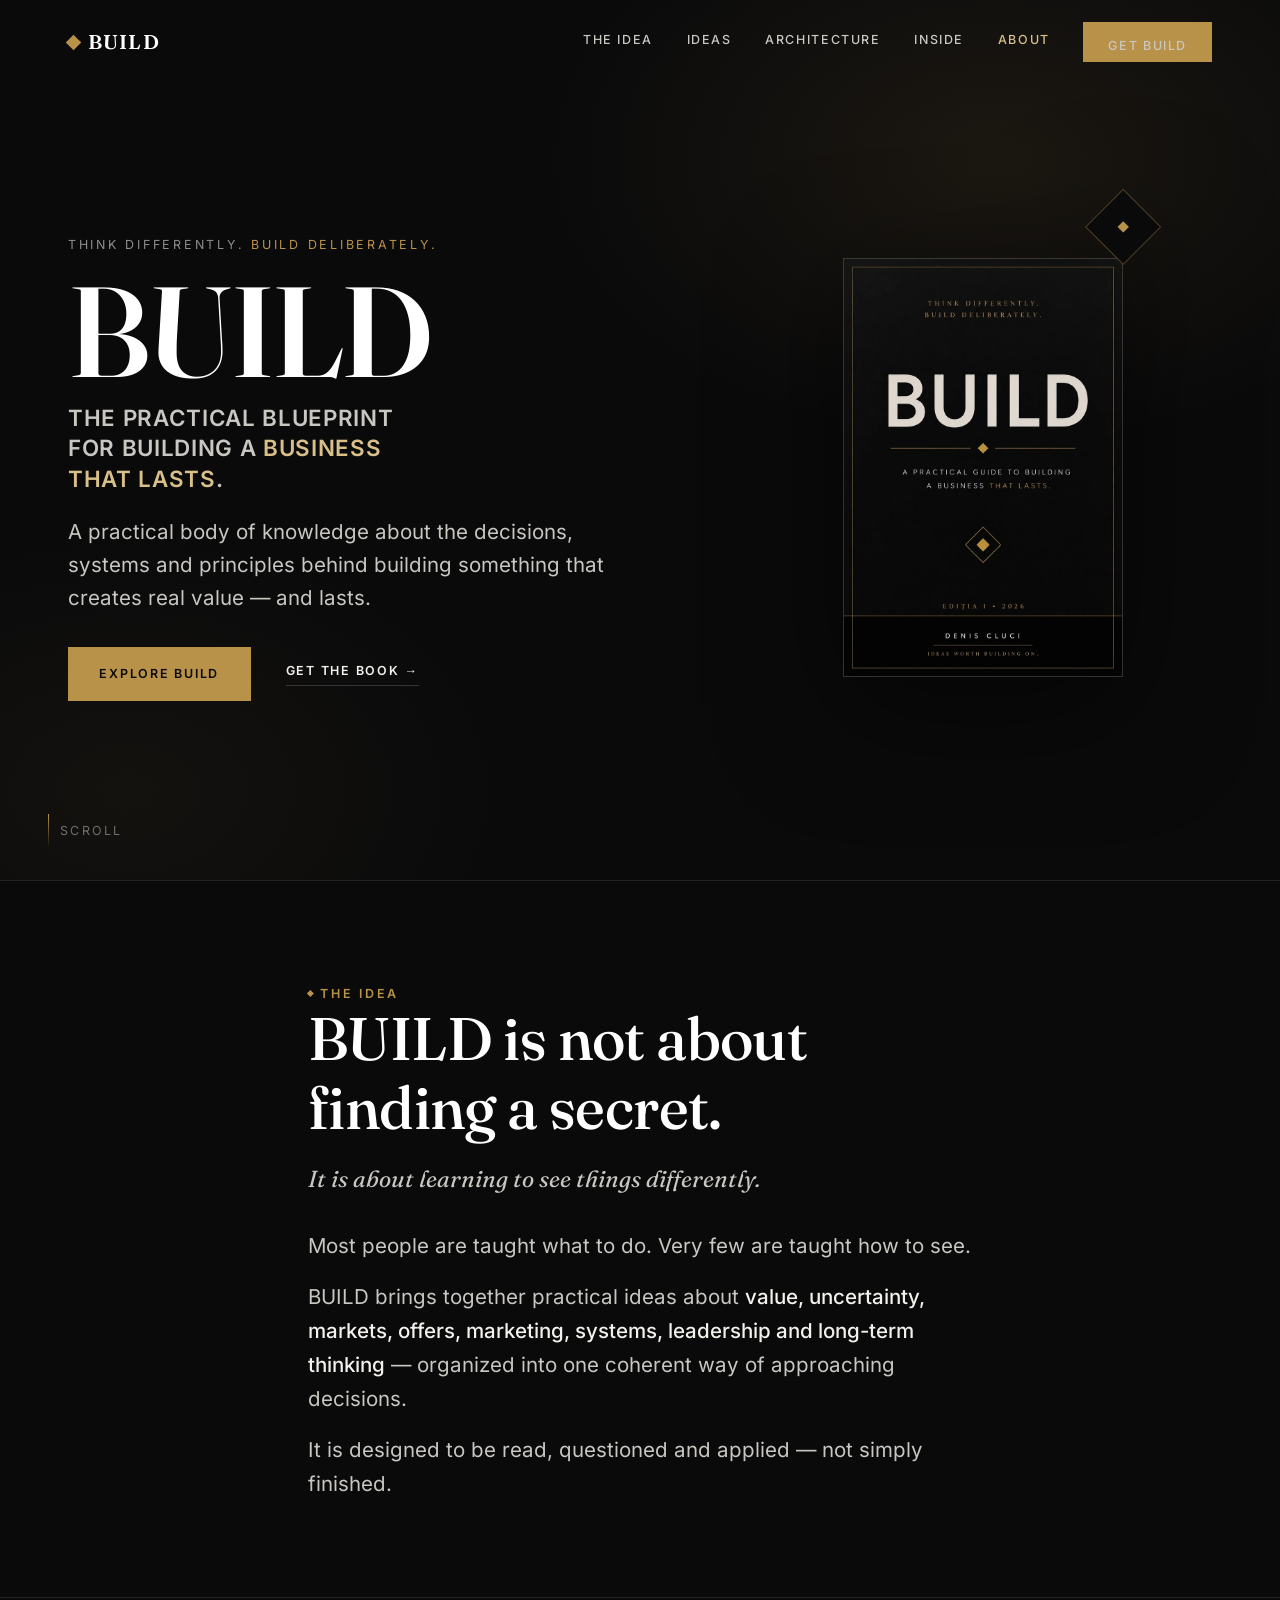
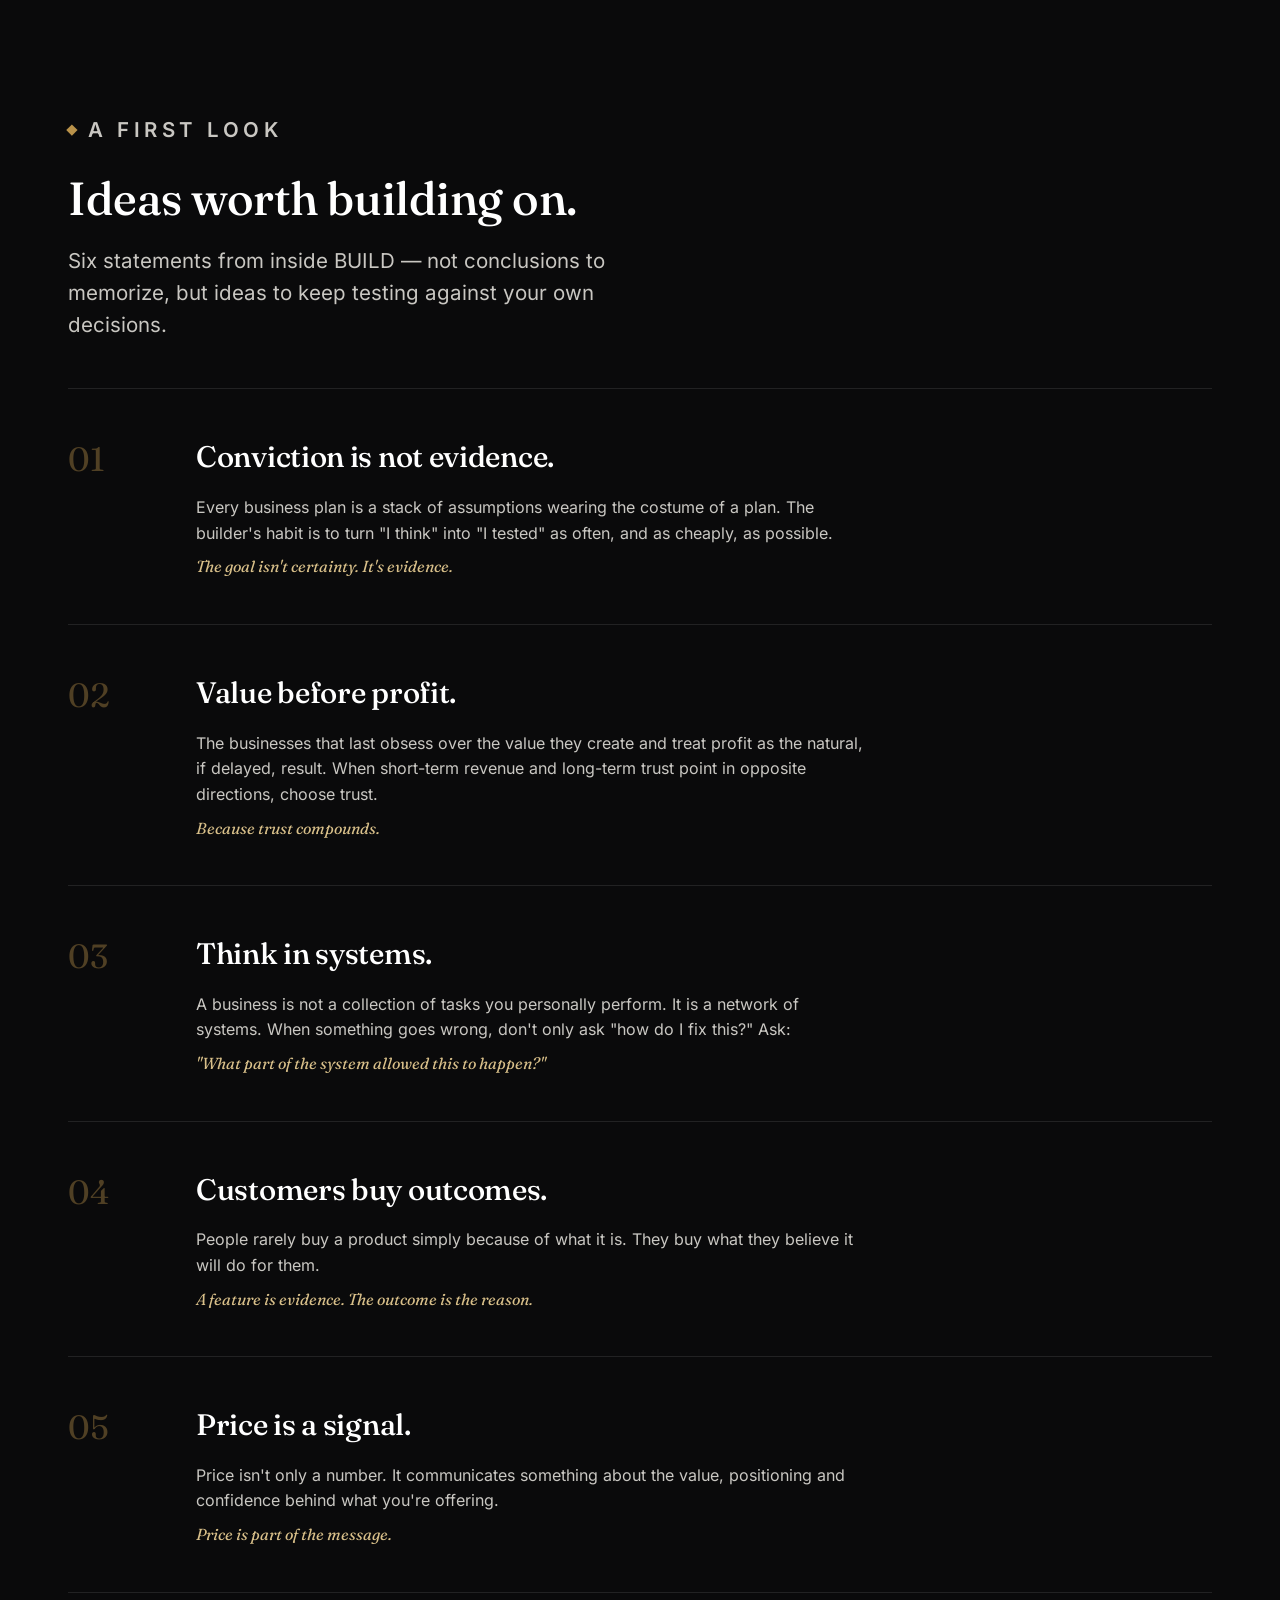
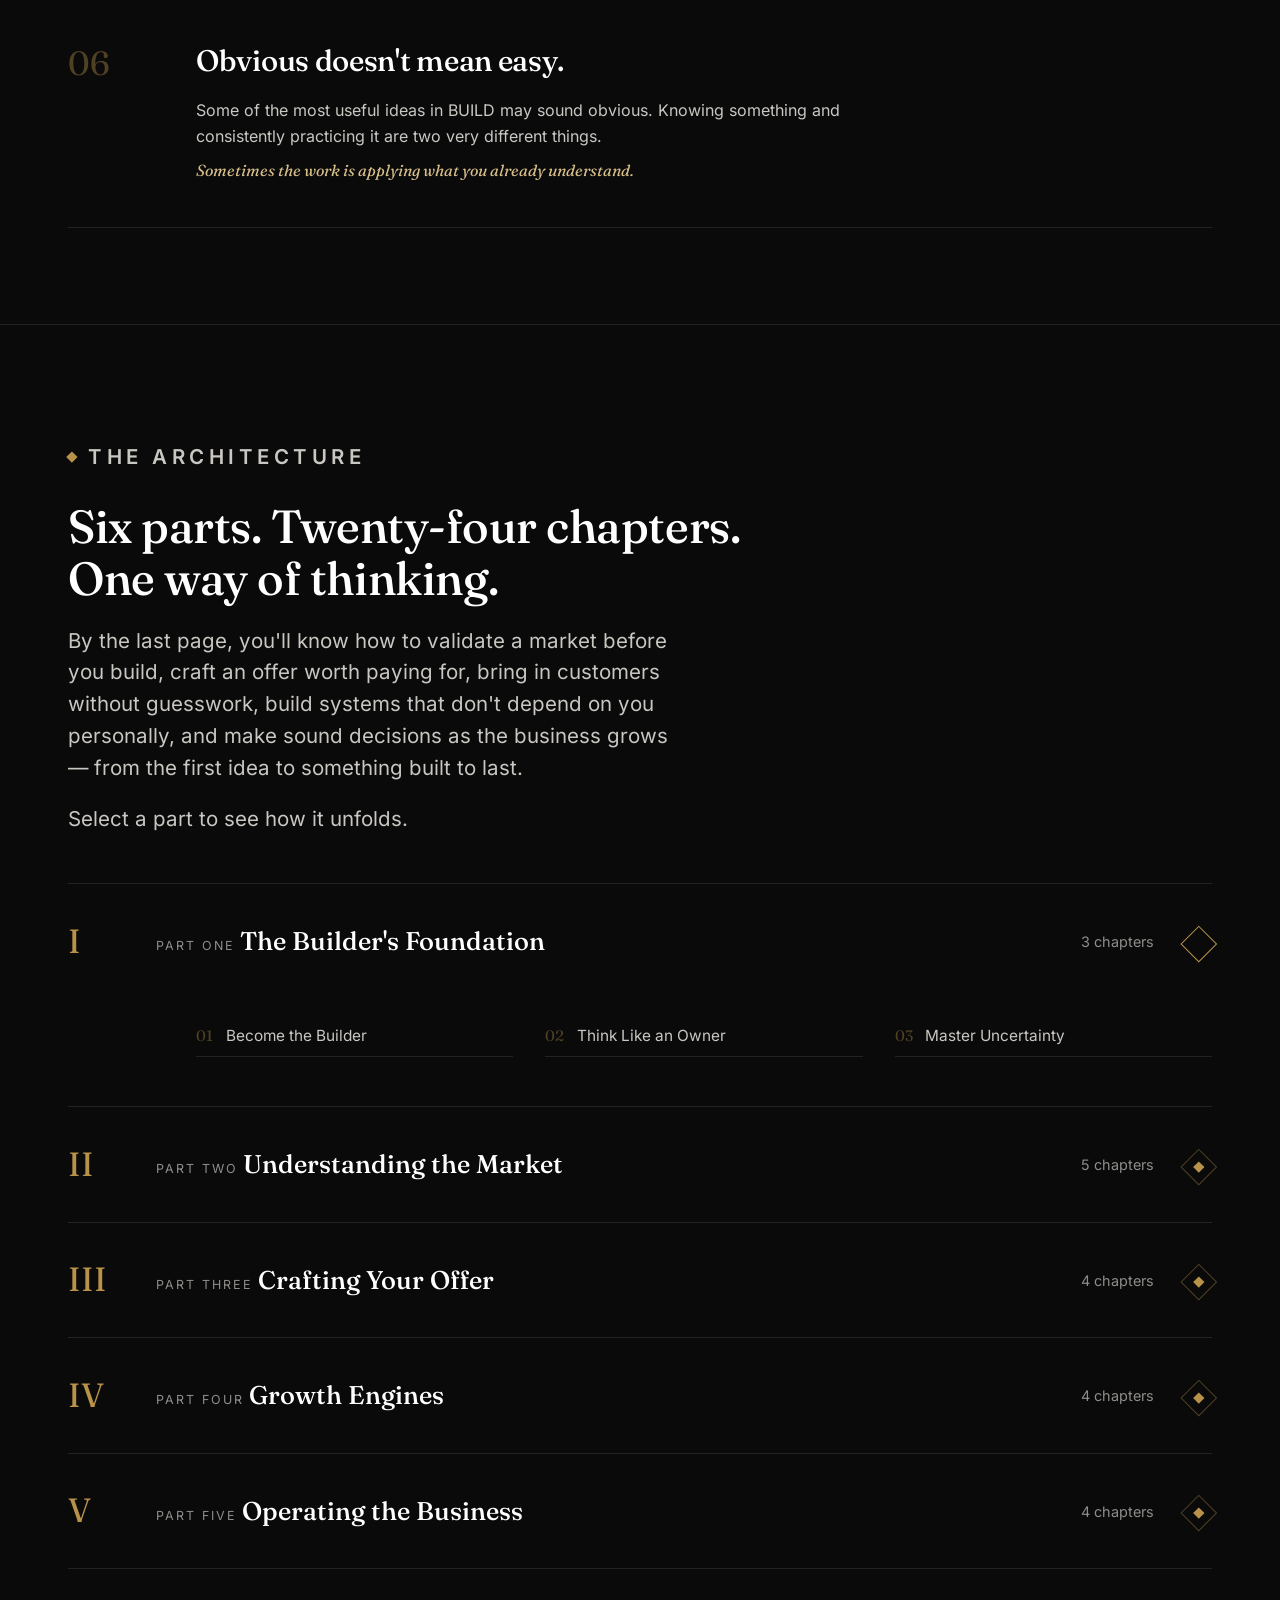
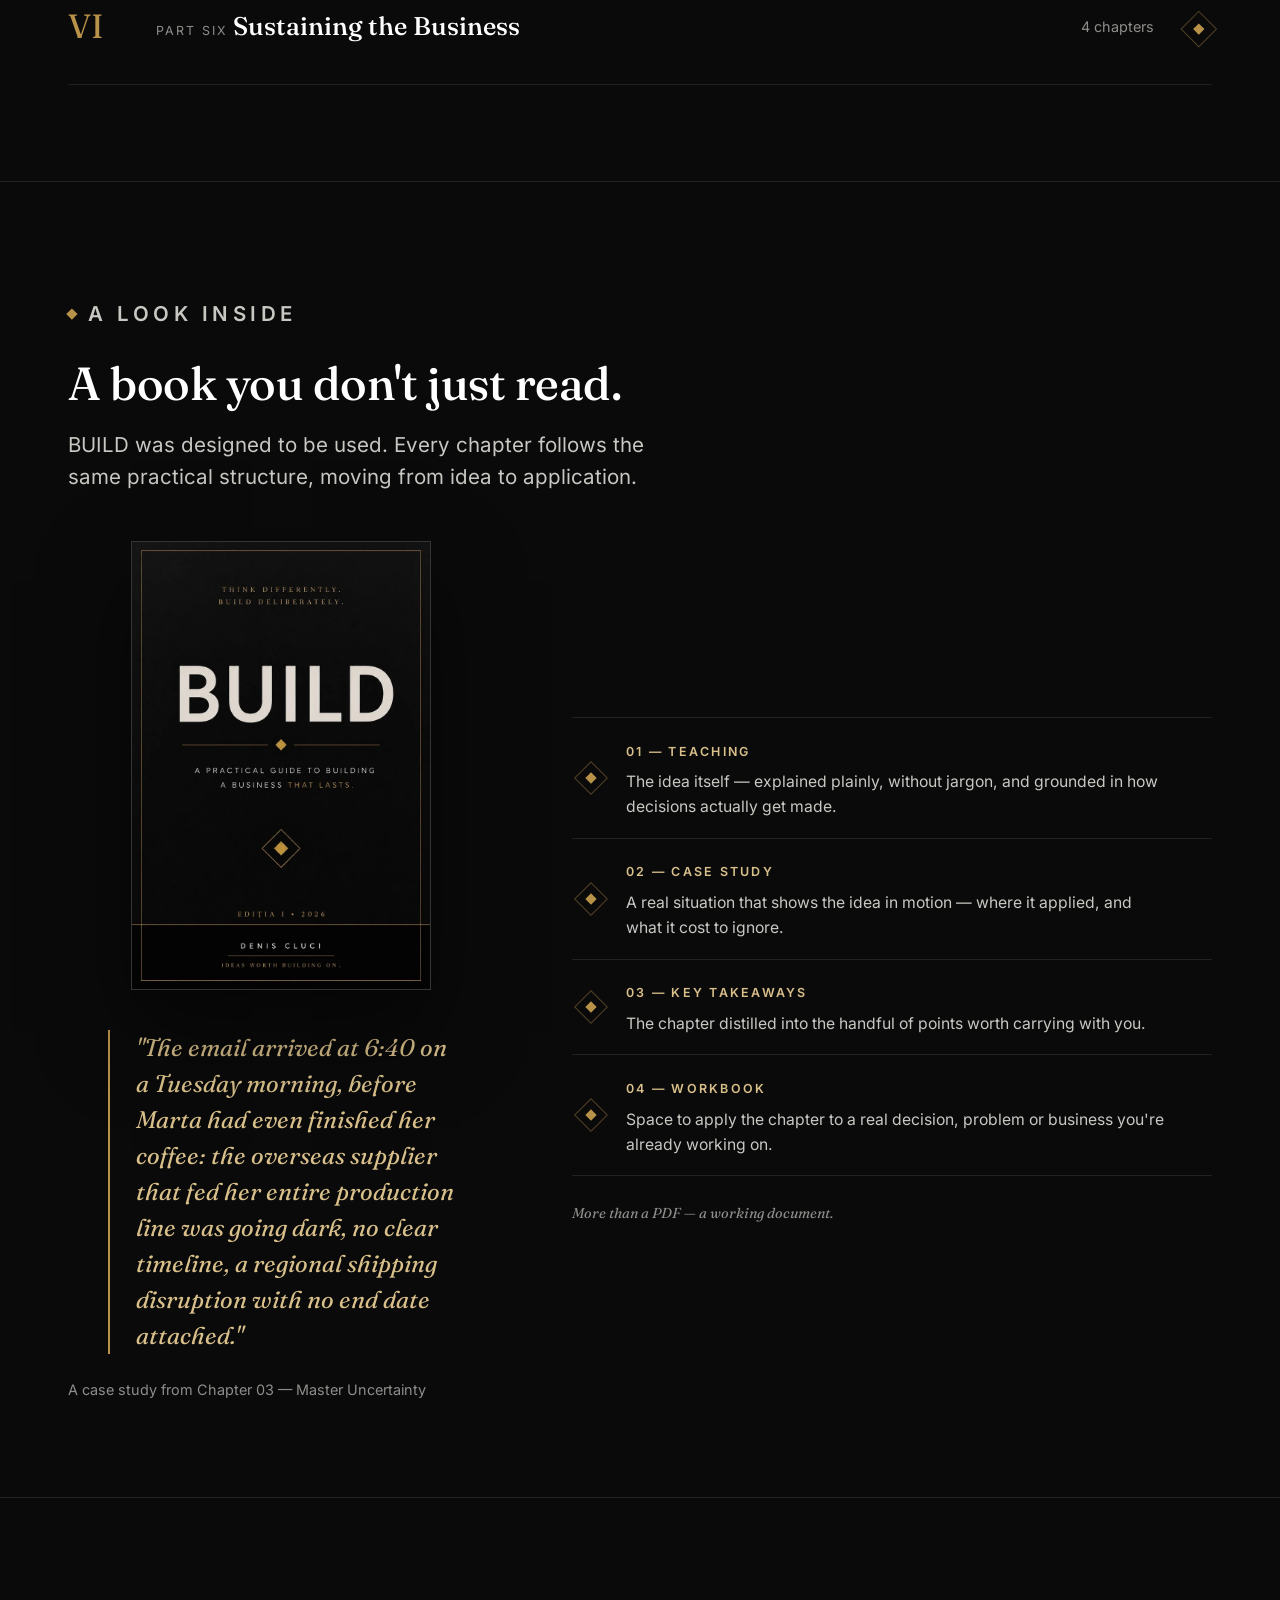
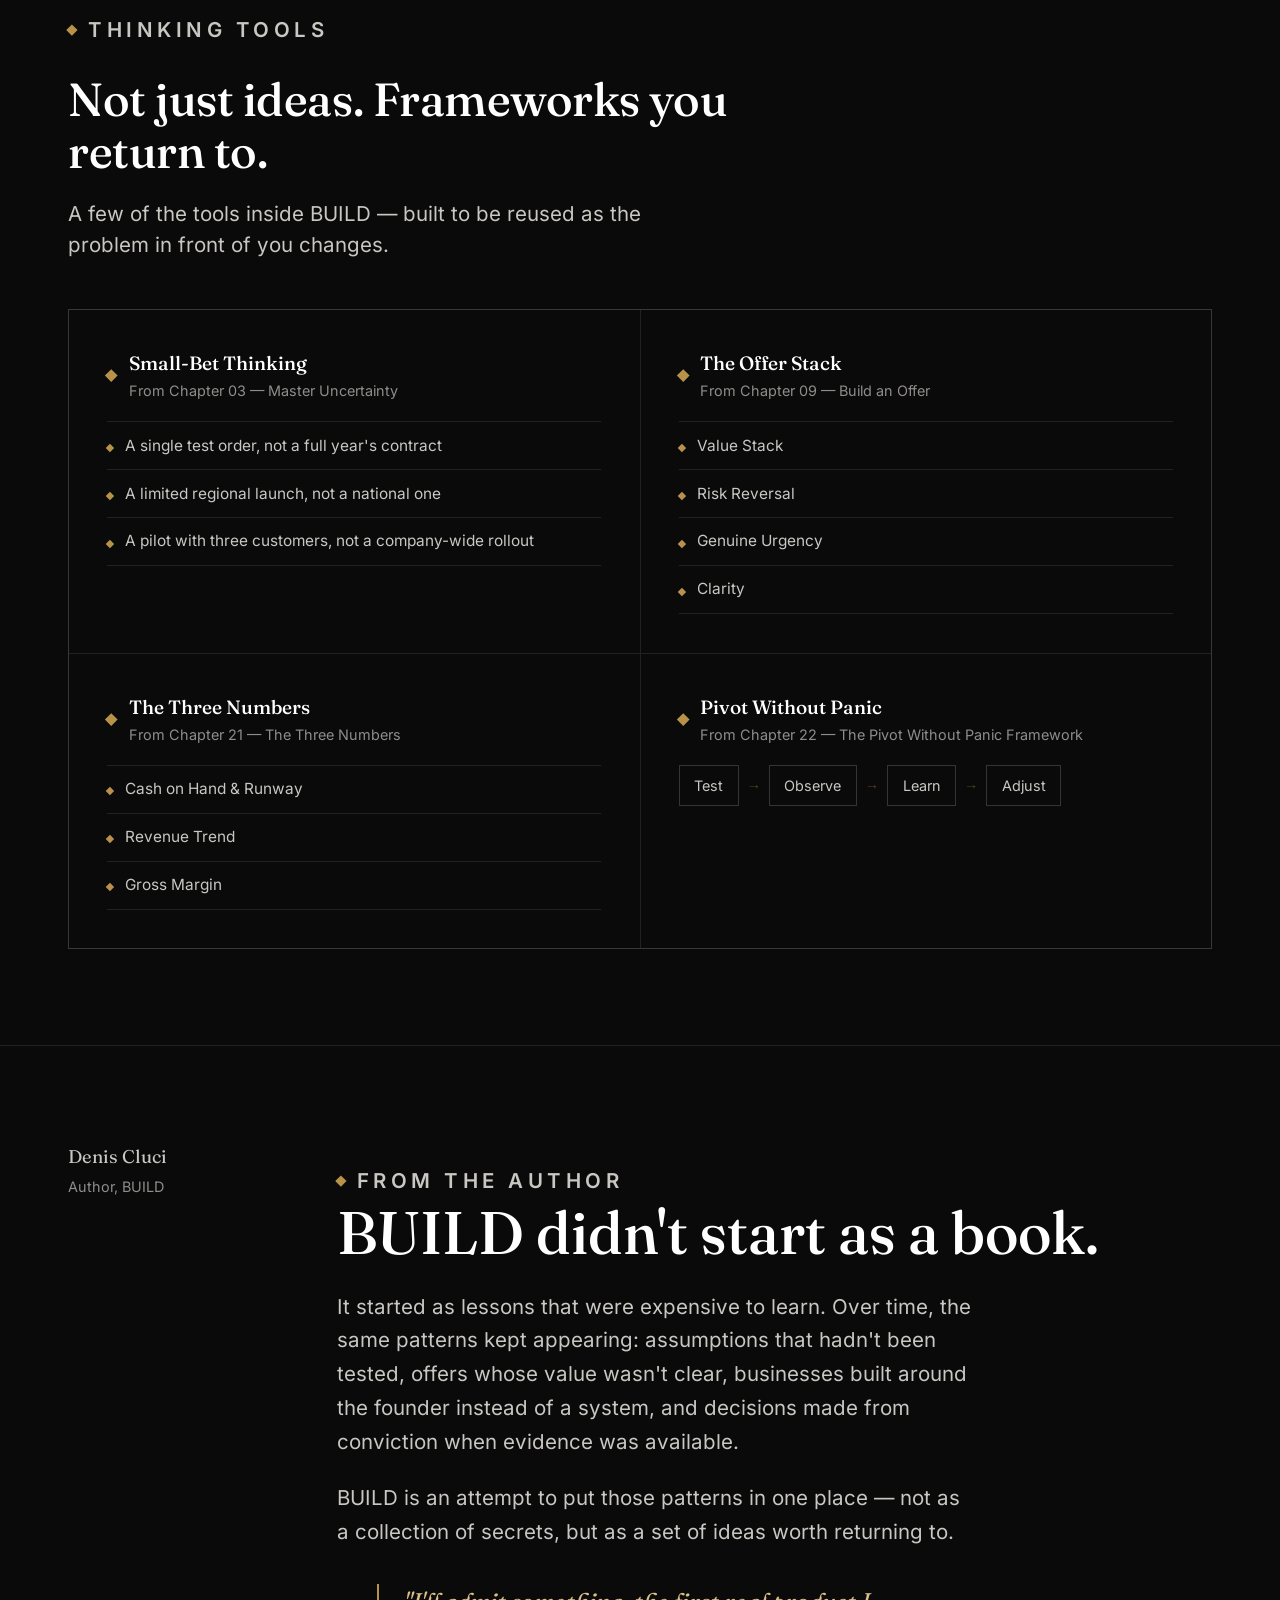
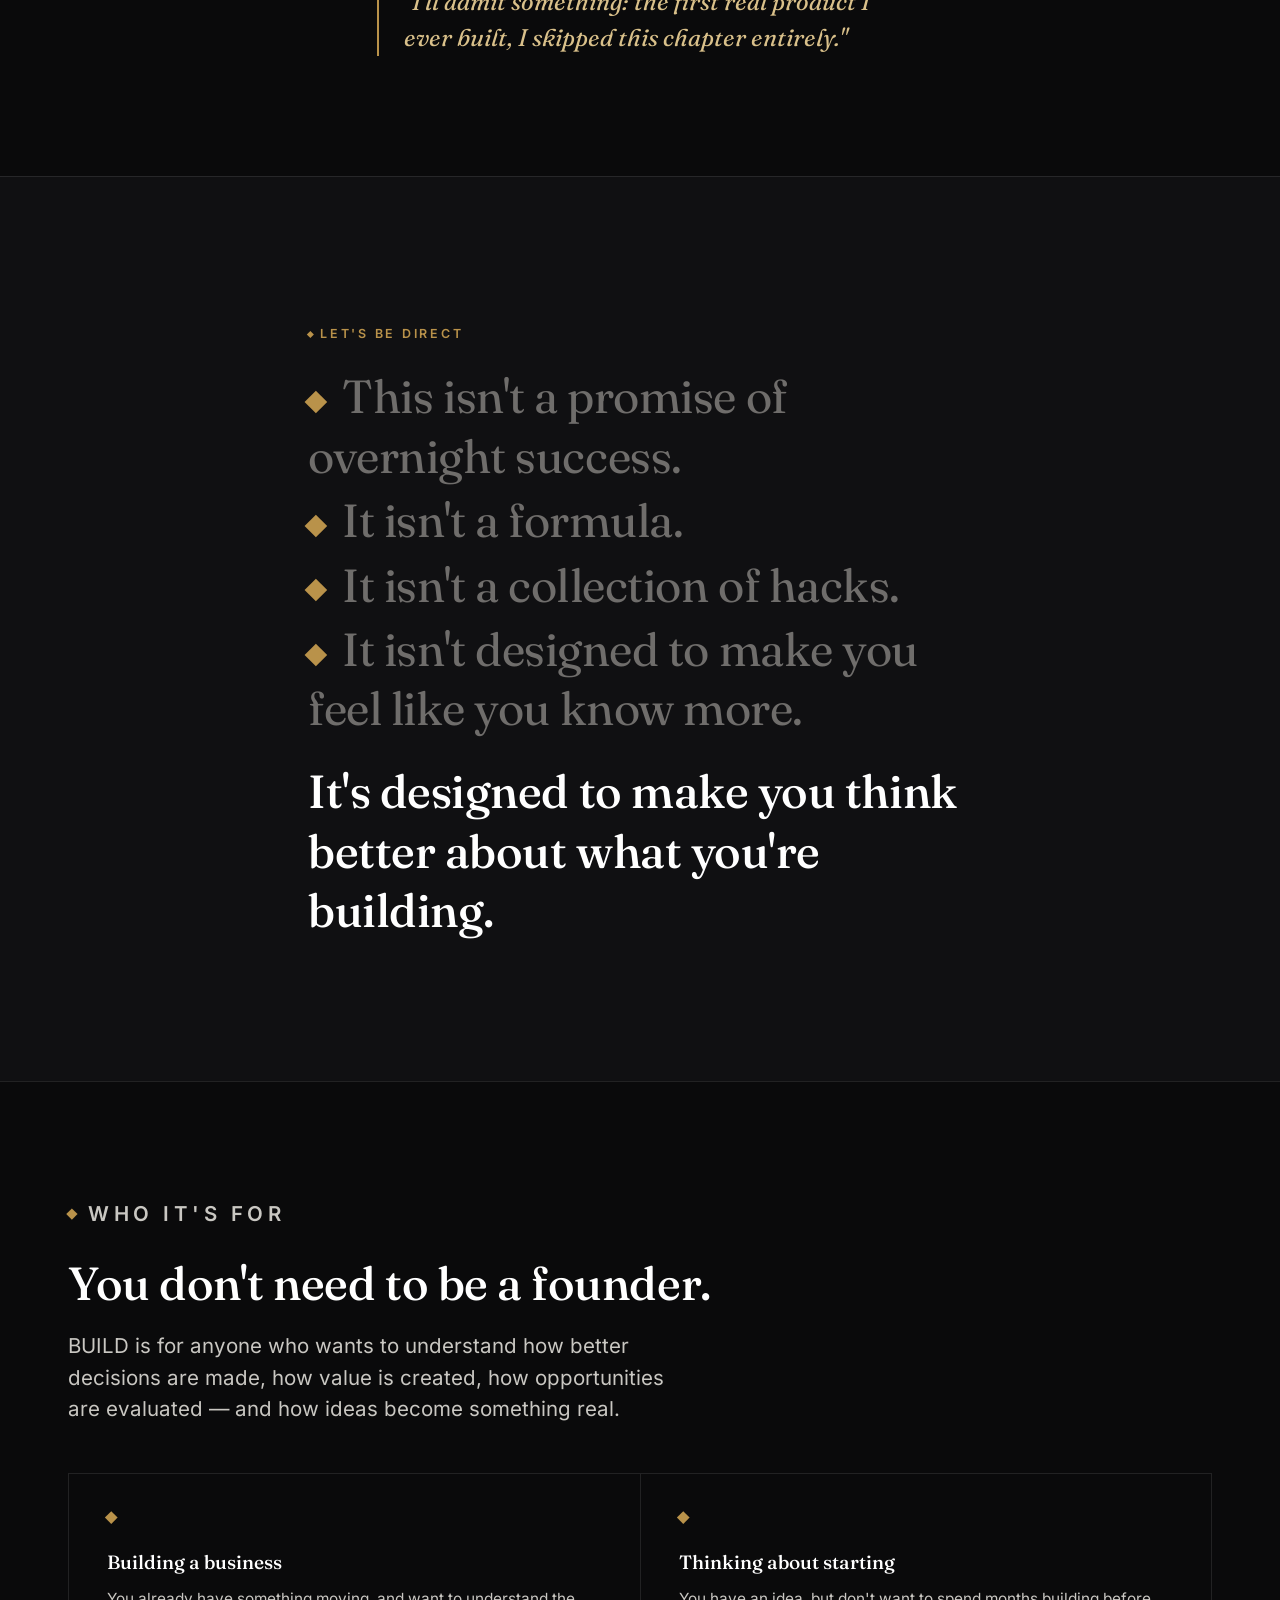
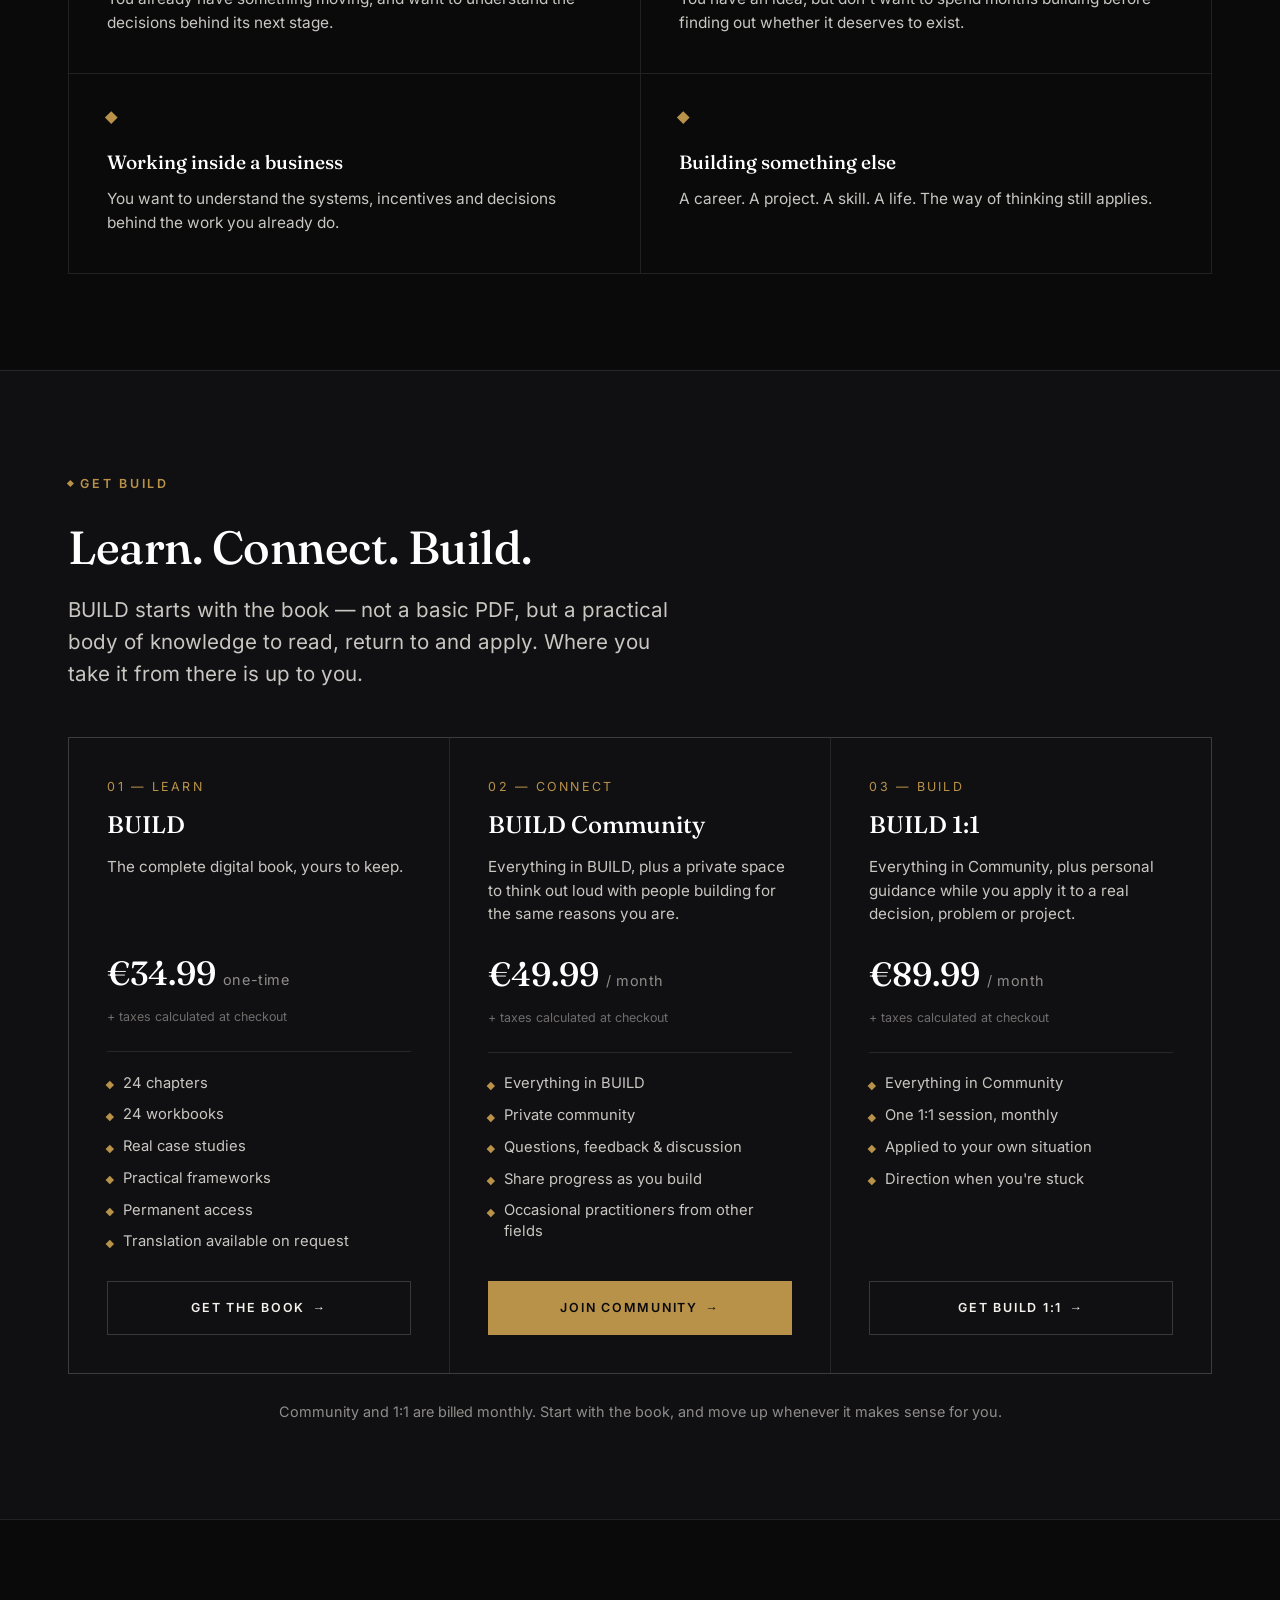
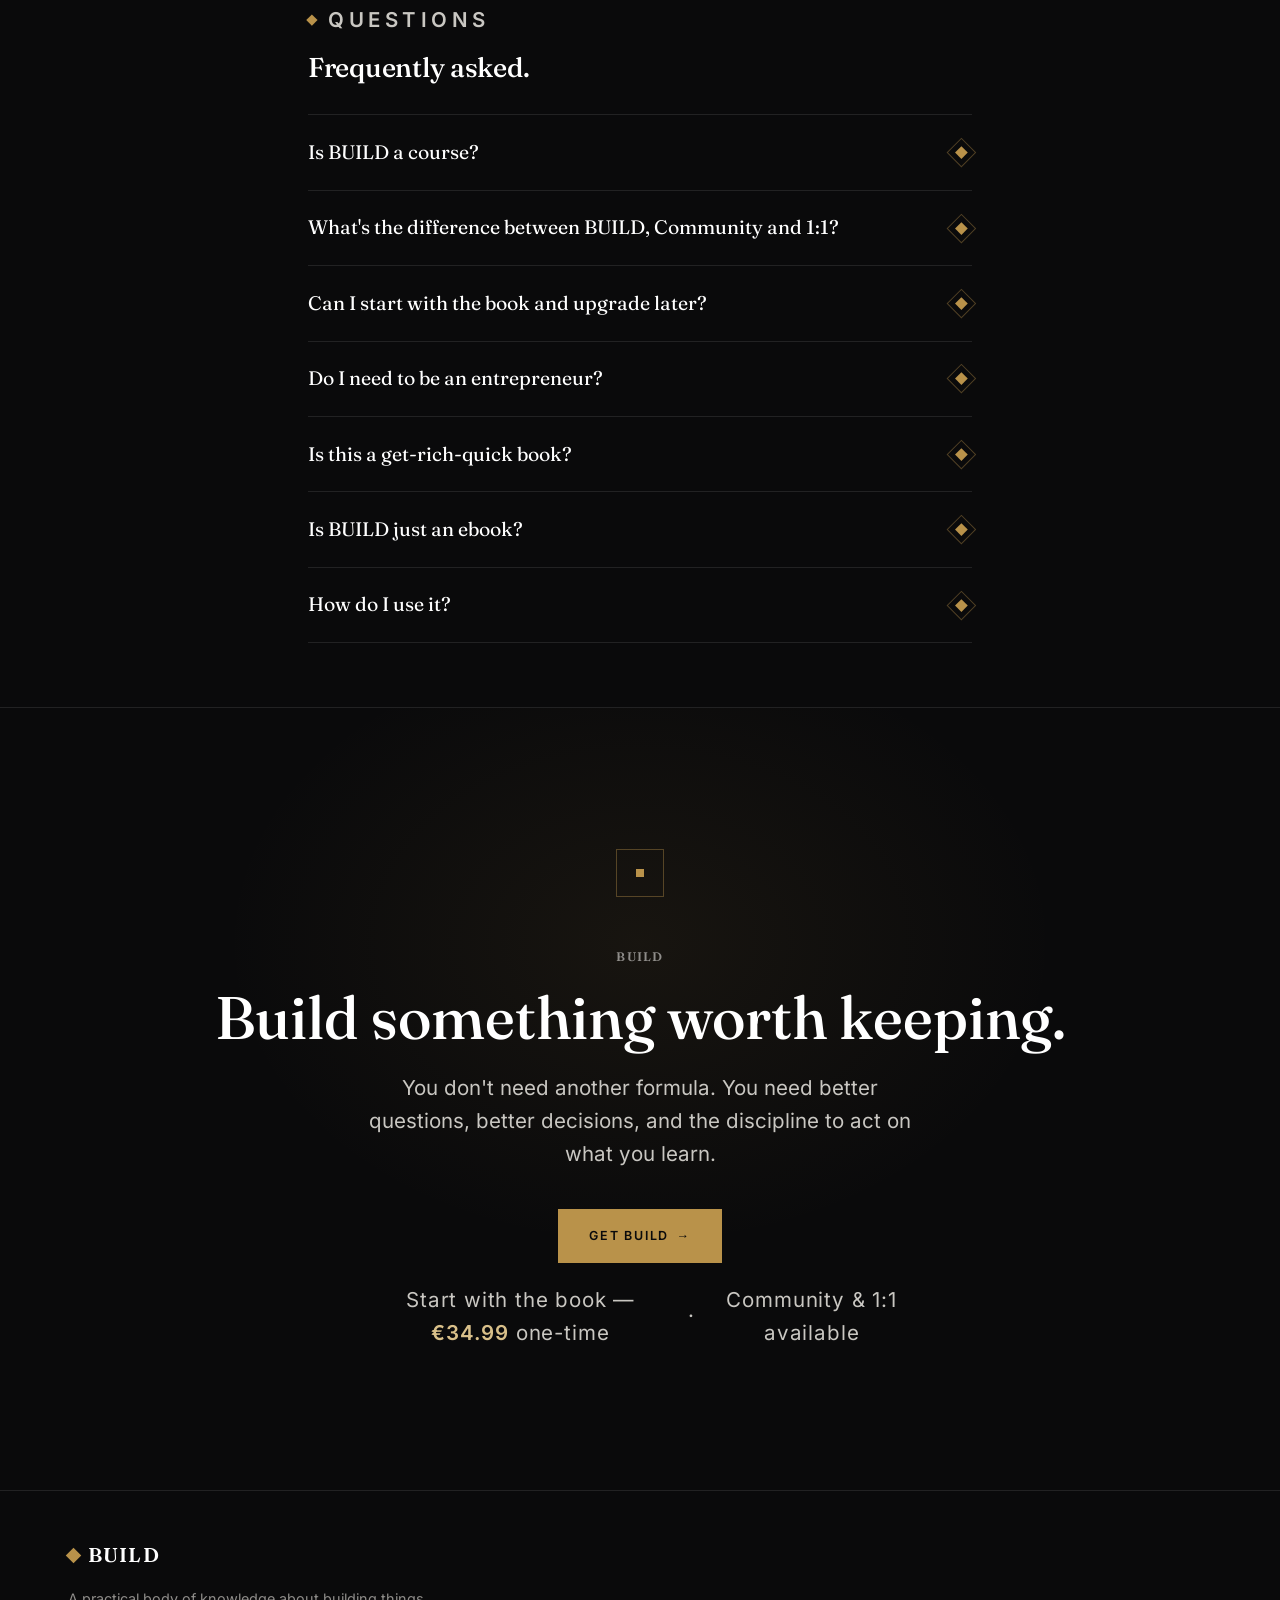
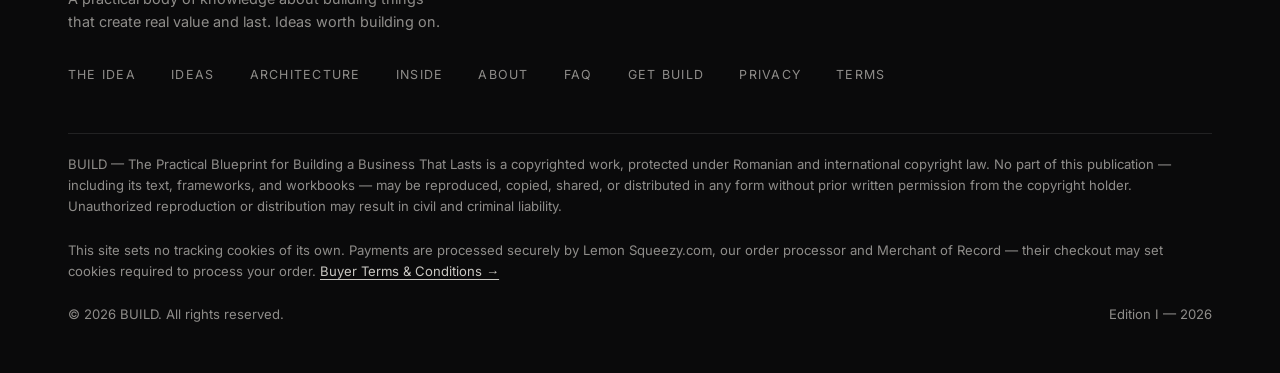
==== commit 70402a34: "Add tax disclaimer to pricing cards" ====
--- a/index.html
+++ b/index.html
@@ -535,6 +535,7 @@
             <span class="tier-price">&euro;34.99</span>
             <span class="tier-cadence">one-time</span>
           </div>
+          <p class="tier-tax-note">+ taxes calculated at checkout</p>
           <ul class="tier-features">
             <li><span class="diamond diamond--sm" aria-hidden="true"></span> 24 chapters</li>
             <li><span class="diamond diamond--sm" aria-hidden="true"></span> 24 workbooks</li>
@@ -554,6 +555,7 @@
             <span class="tier-price">&euro;49.99</span>
             <span class="tier-cadence">/ month</span>
           </div>
+          <p class="tier-tax-note">+ taxes calculated at checkout</p>
           <ul class="tier-features">
             <li><span class="diamond diamond--sm" aria-hidden="true"></span> Everything in BUILD</li>
             <li><span class="diamond diamond--sm" aria-hidden="true"></span> Private community</li>
@@ -572,6 +574,7 @@
             <span class="tier-price">&euro;89.99</span>
             <span class="tier-cadence">/ month</span>
           </div>
+          <p class="tier-tax-note">+ taxes calculated at checkout</p>
           <ul class="tier-features">
             <li><span class="diamond diamond--sm" aria-hidden="true"></span> Everything in Community</li>
             <li><span class="diamond diamond--sm" aria-hidden="true"></span> One 1:1 session, monthly</li>
--- a/styles.css
+++ b/styles.css
@@ -976,6 +976,11 @@
   font-size: var(--fs-small);
   color: var(--grey-500);
   letter-spacing: .04em;
+}
+.tier-tax-note{
+  margin-top: .35rem;
+  font-size: .78rem;
+  color: var(--grey-600);
 }
 .tier-features{
   margin-top: 1.5rem;
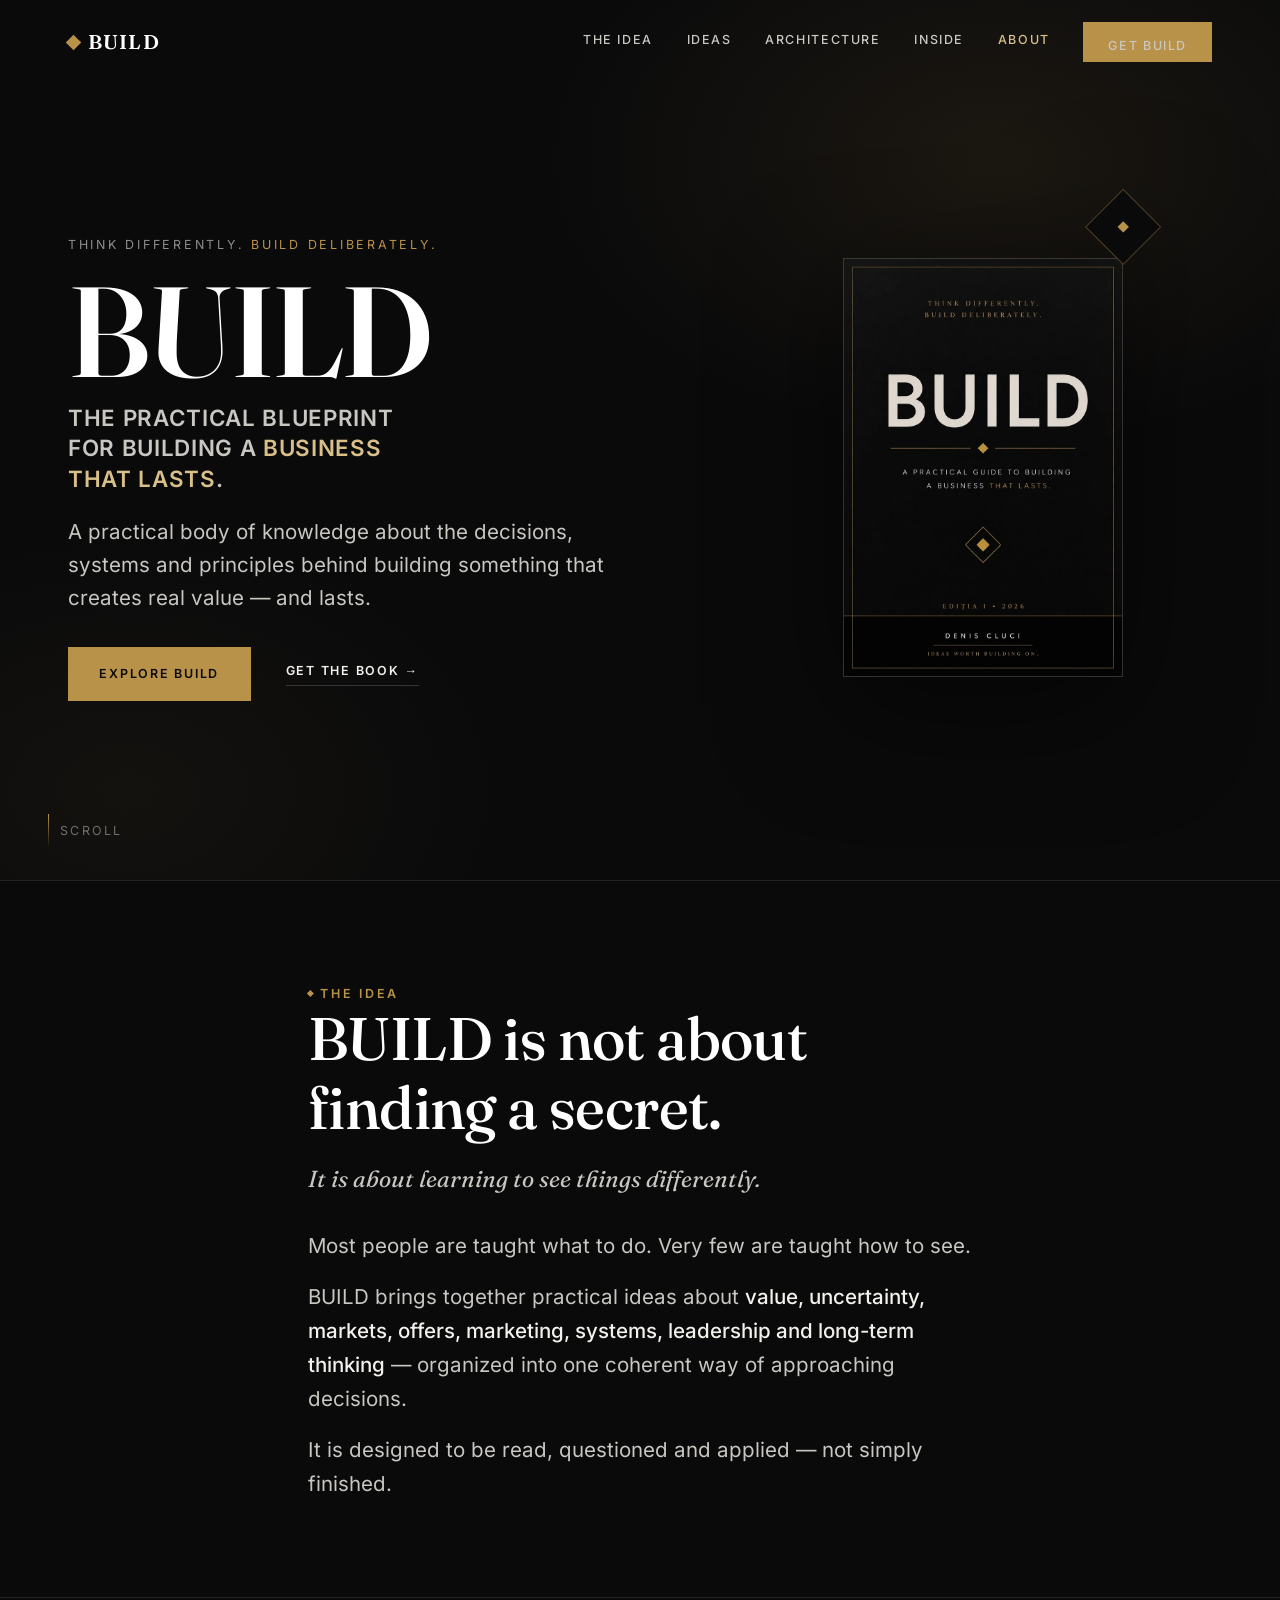
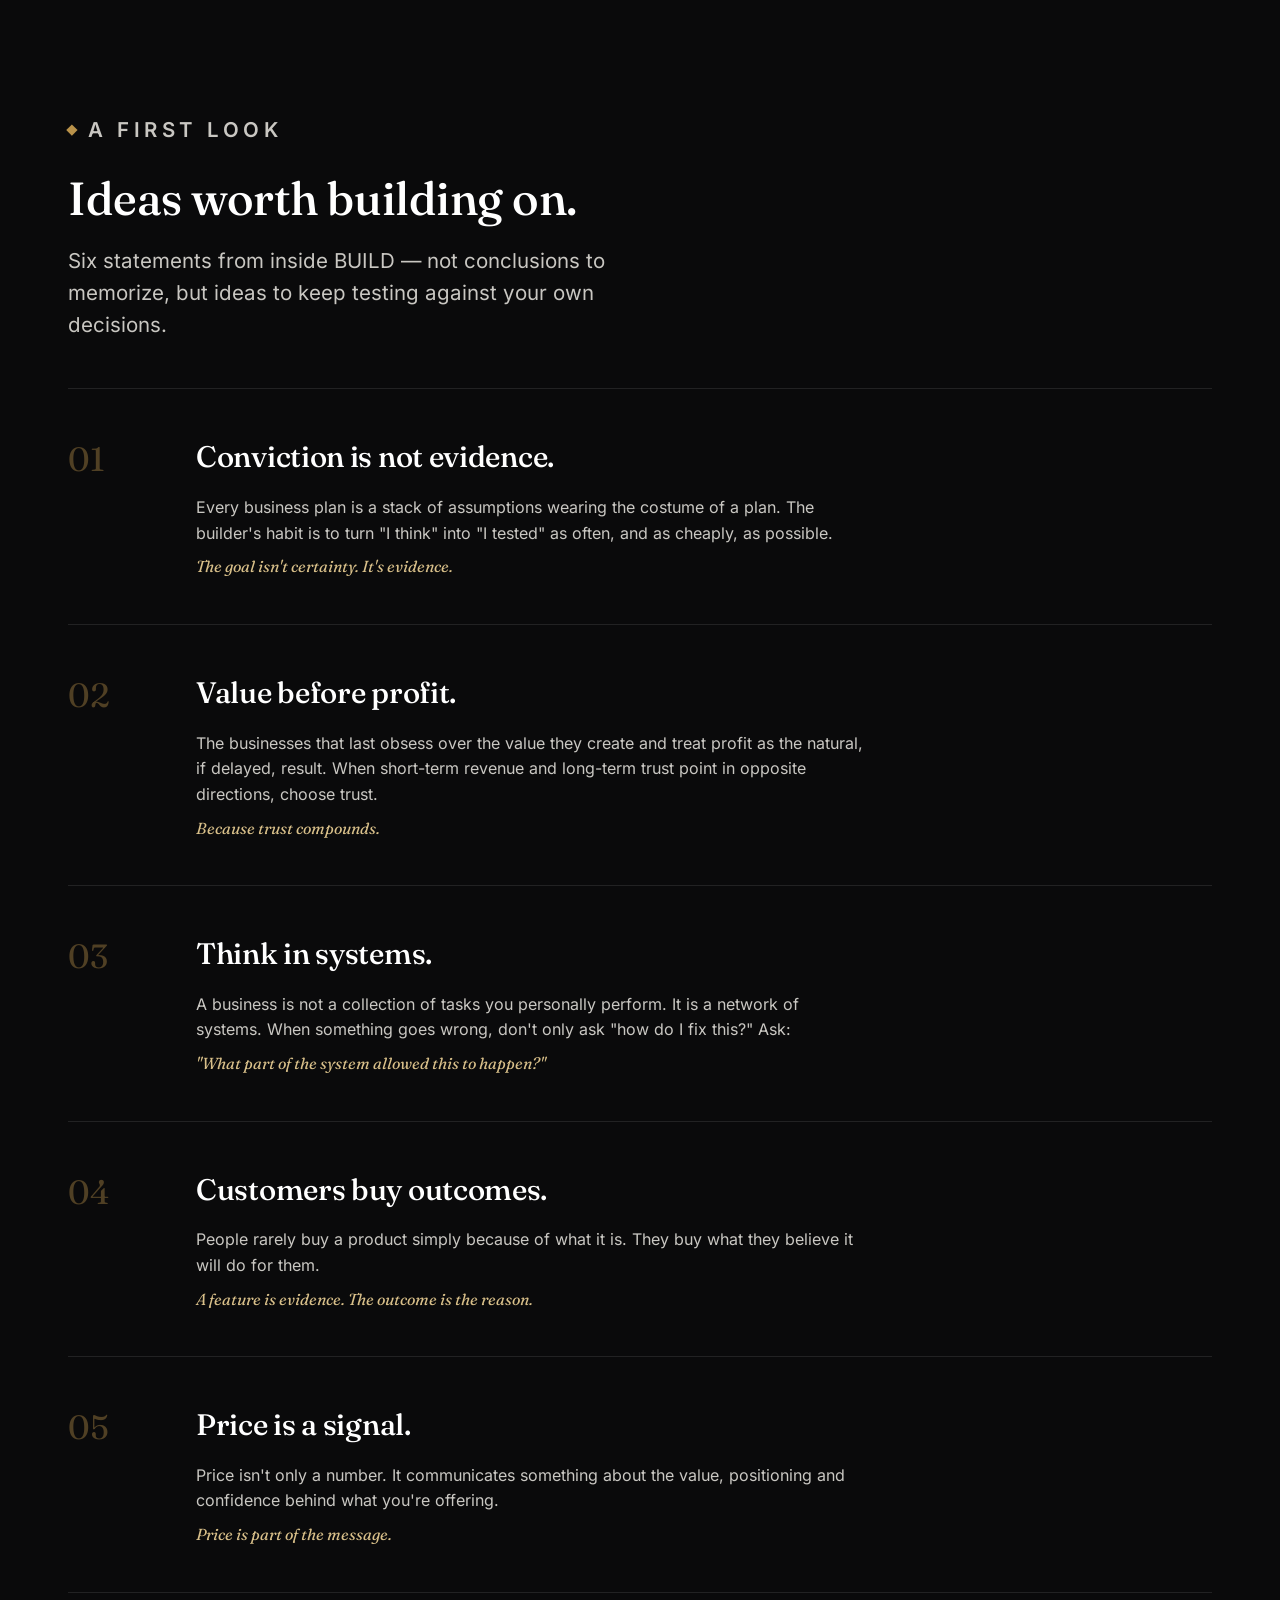
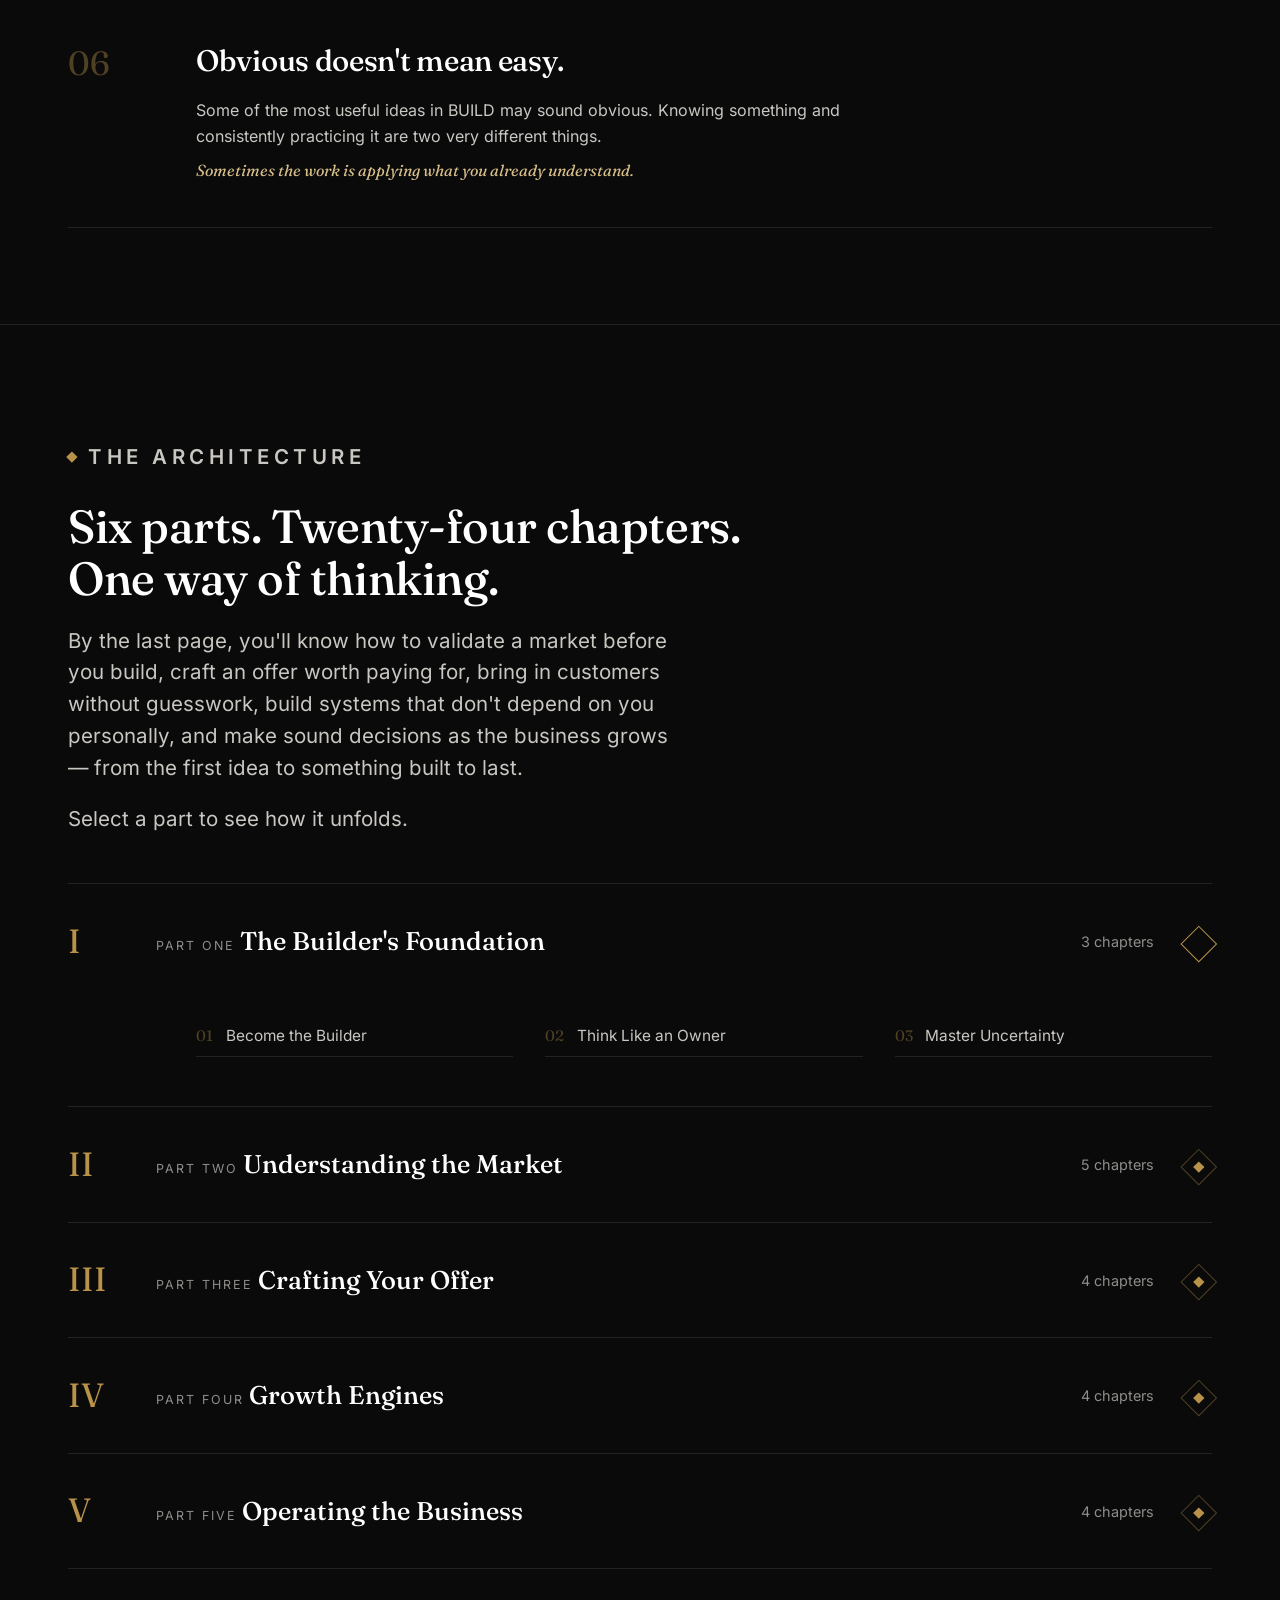
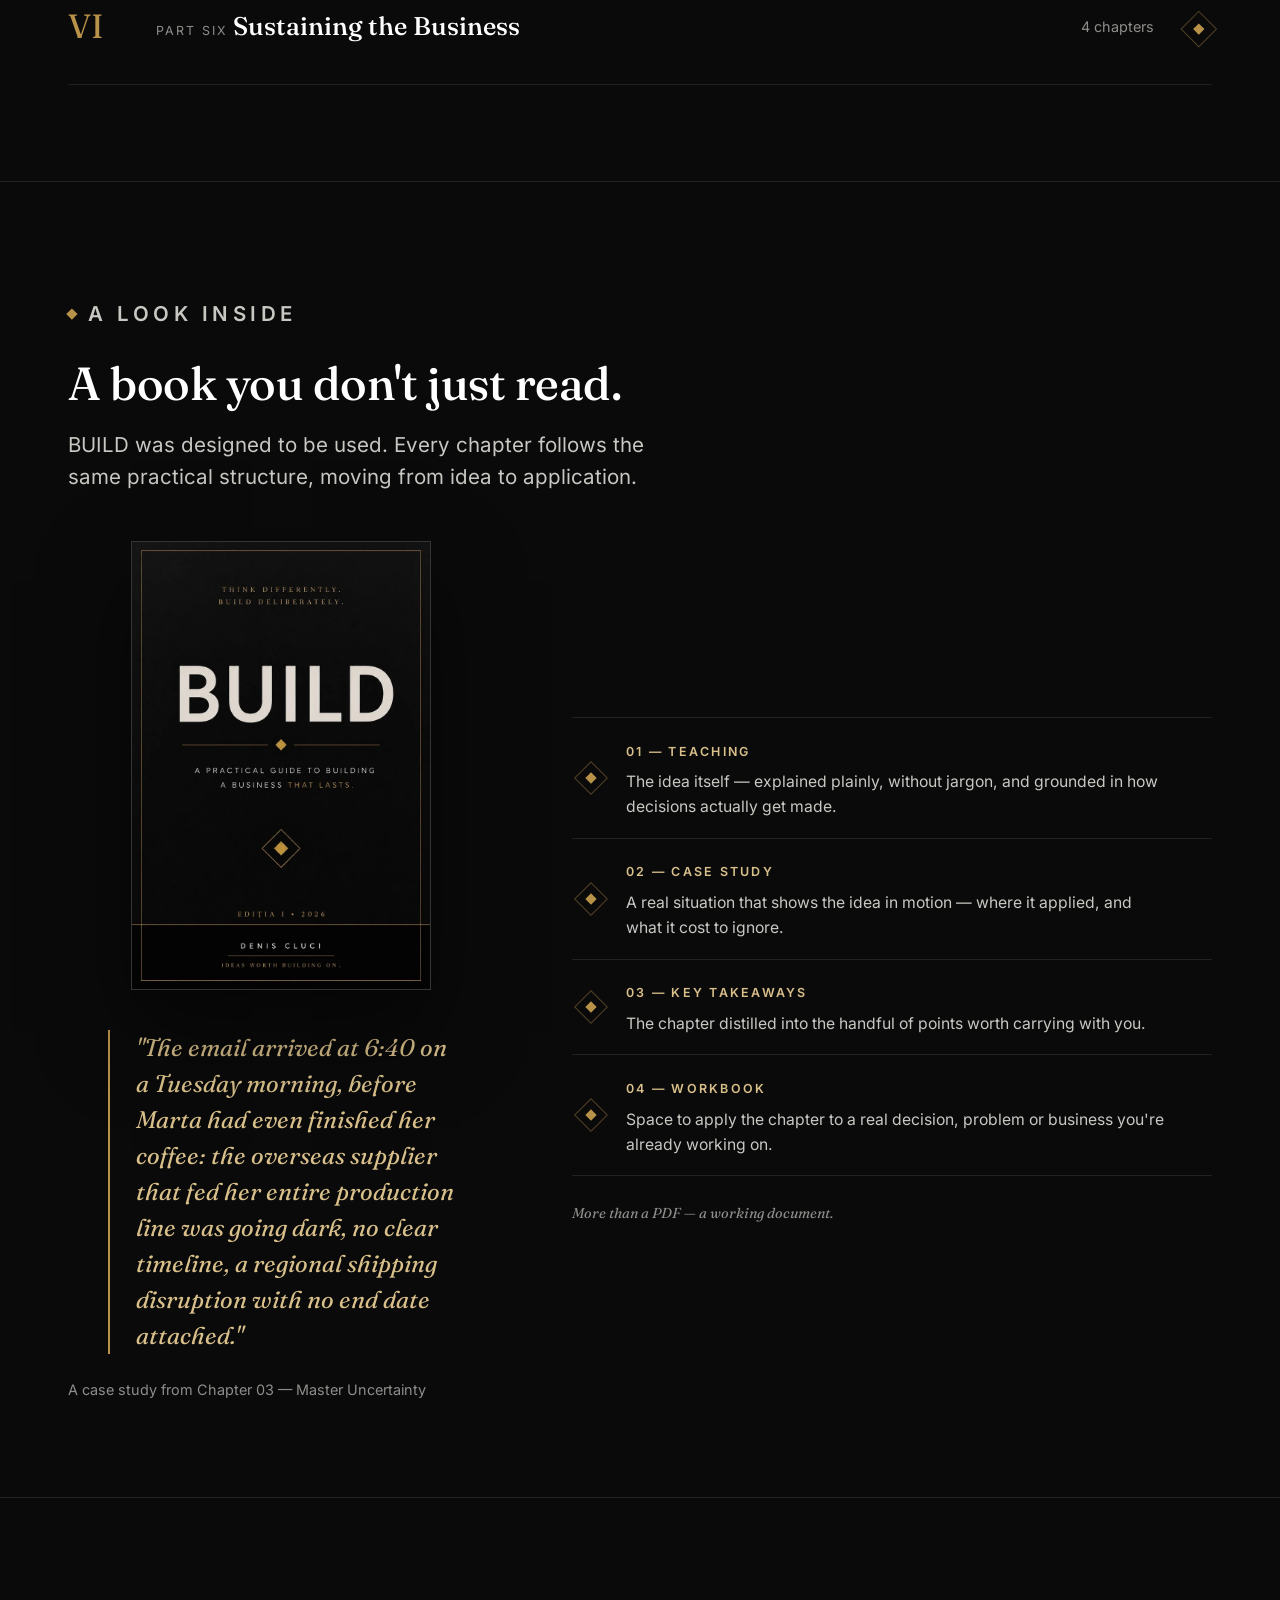
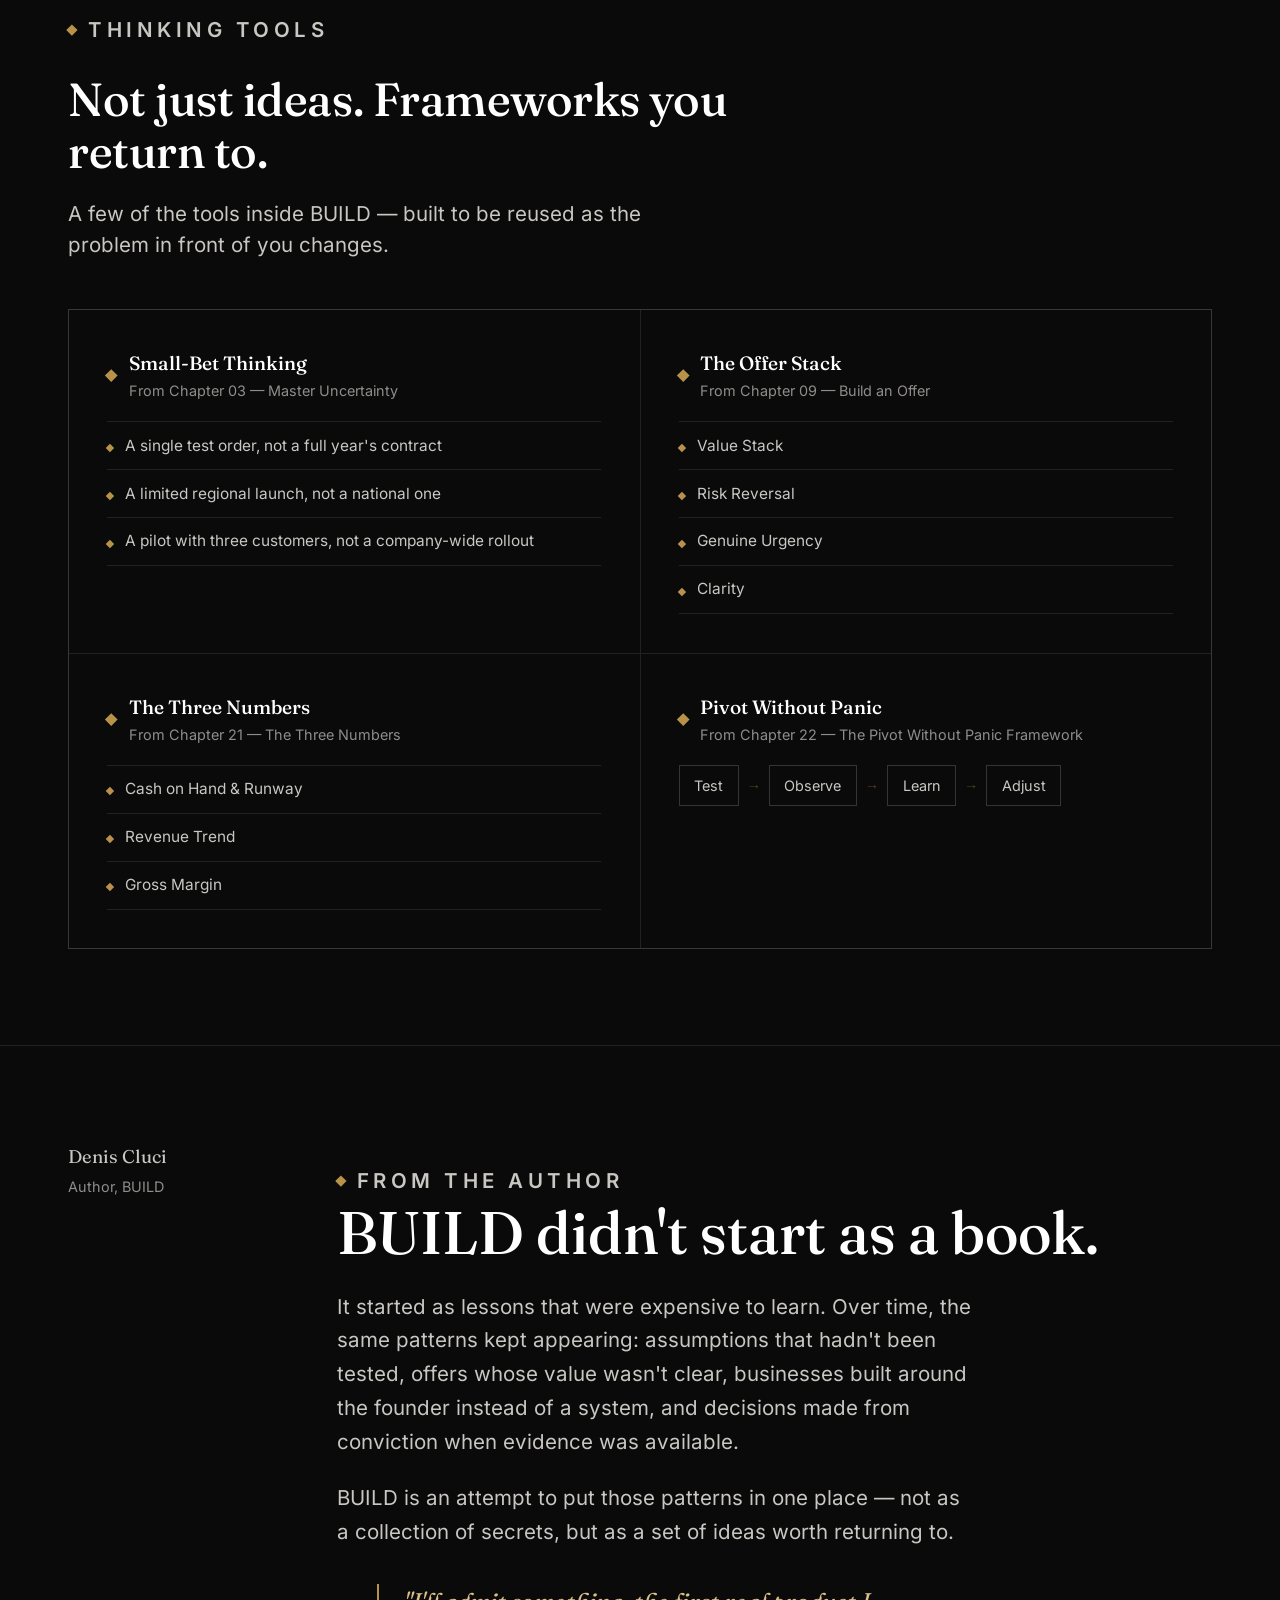
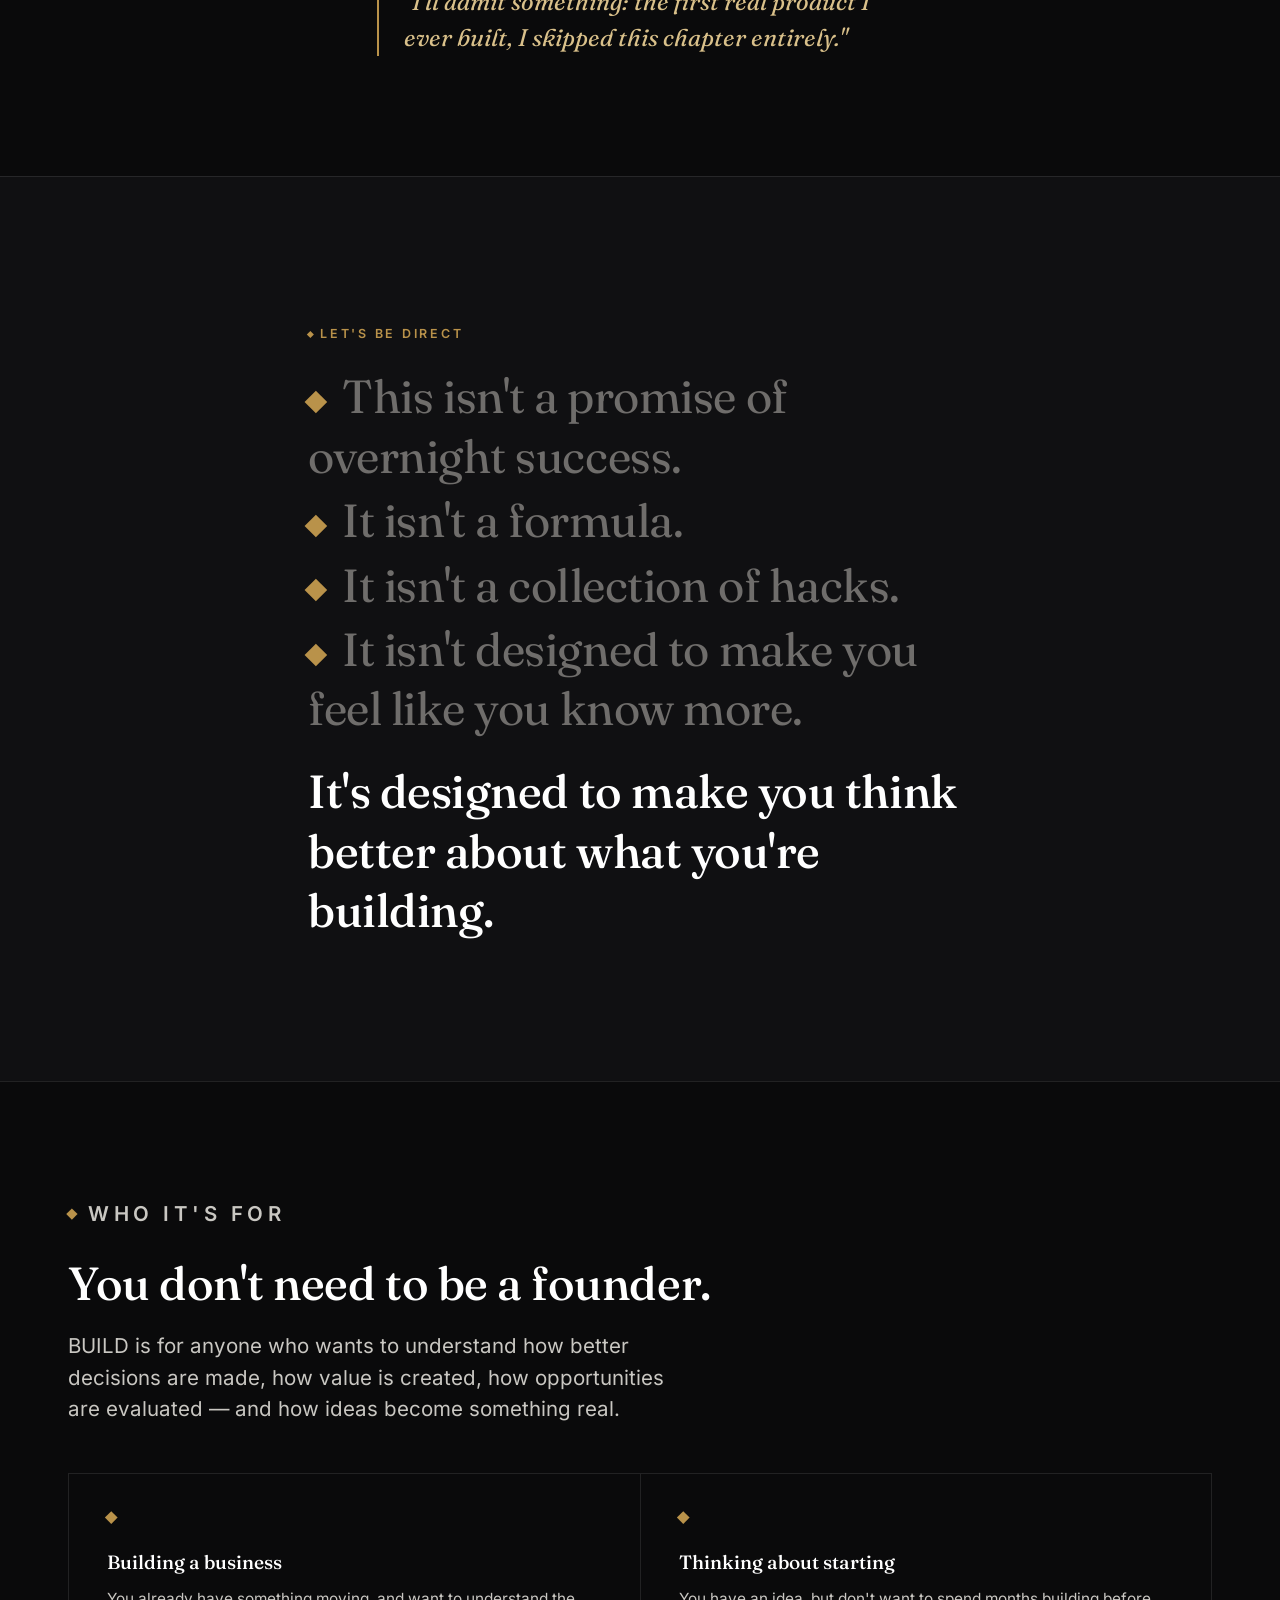
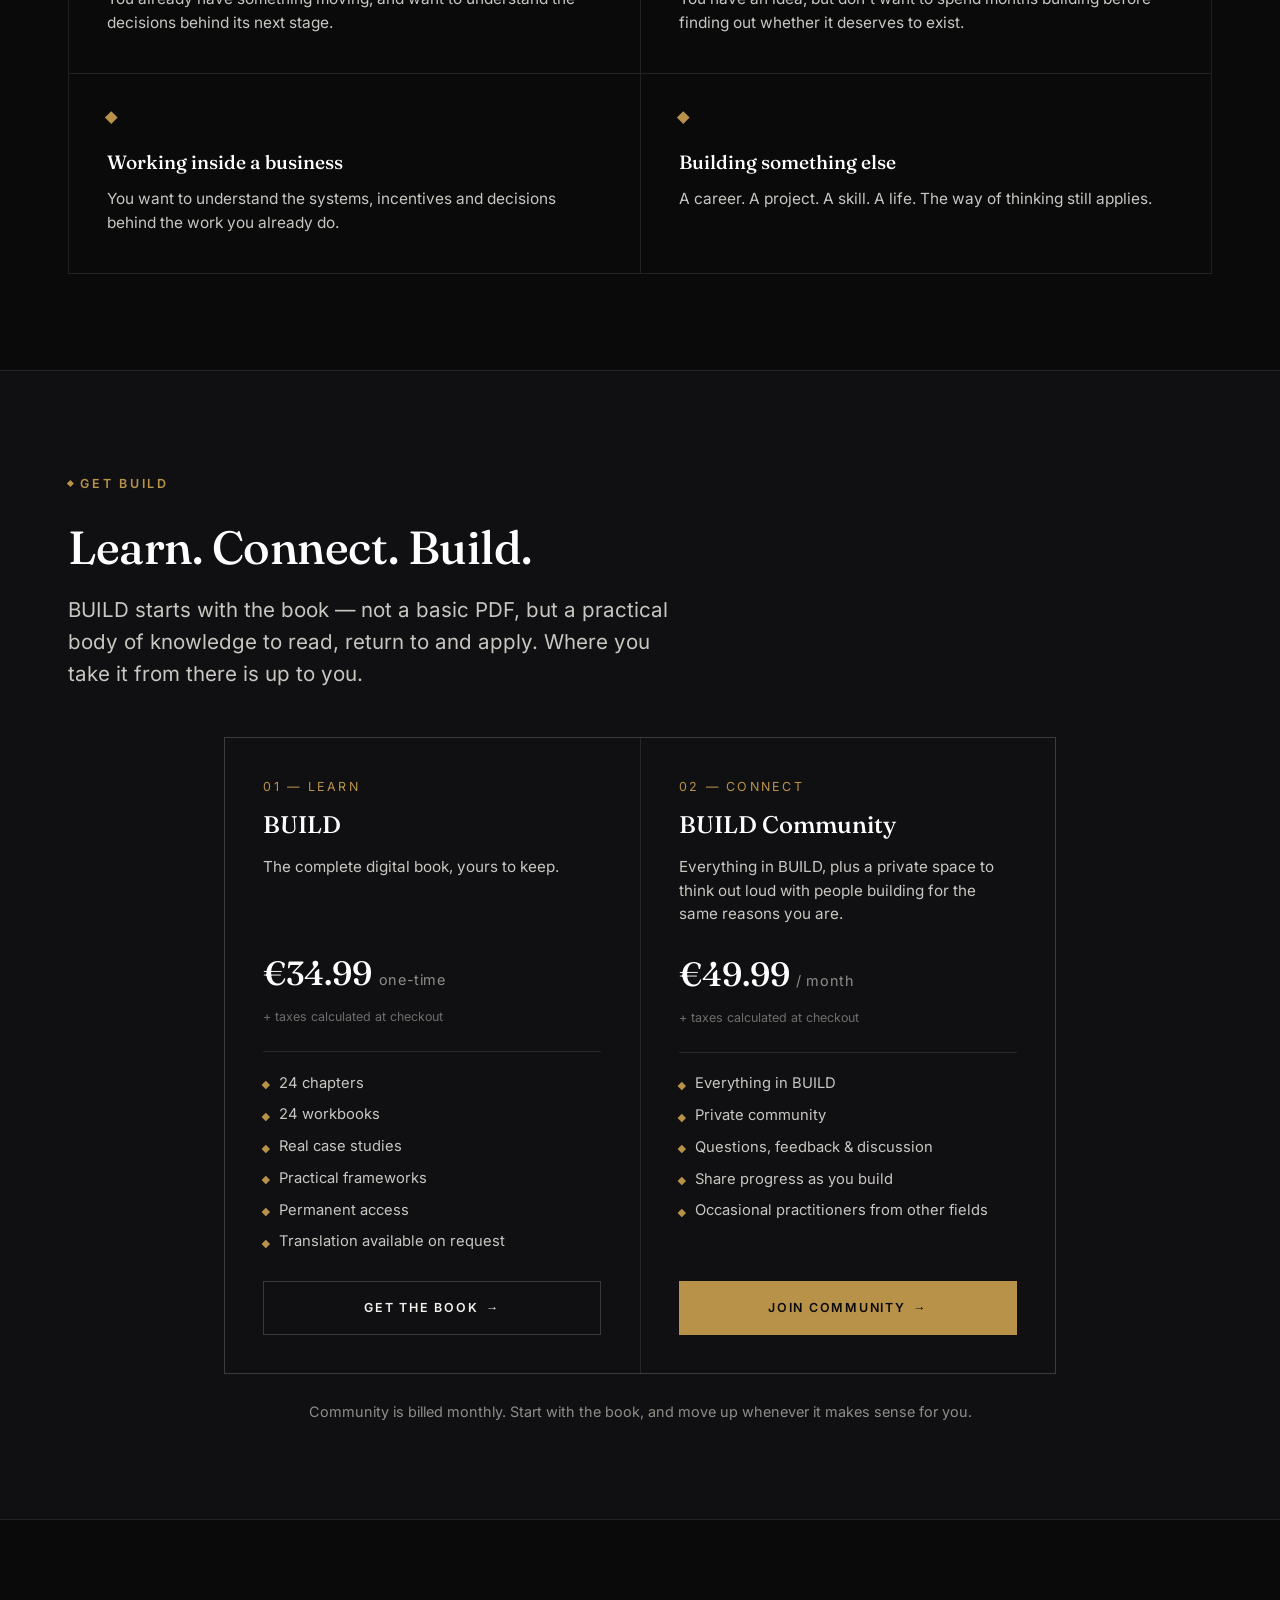
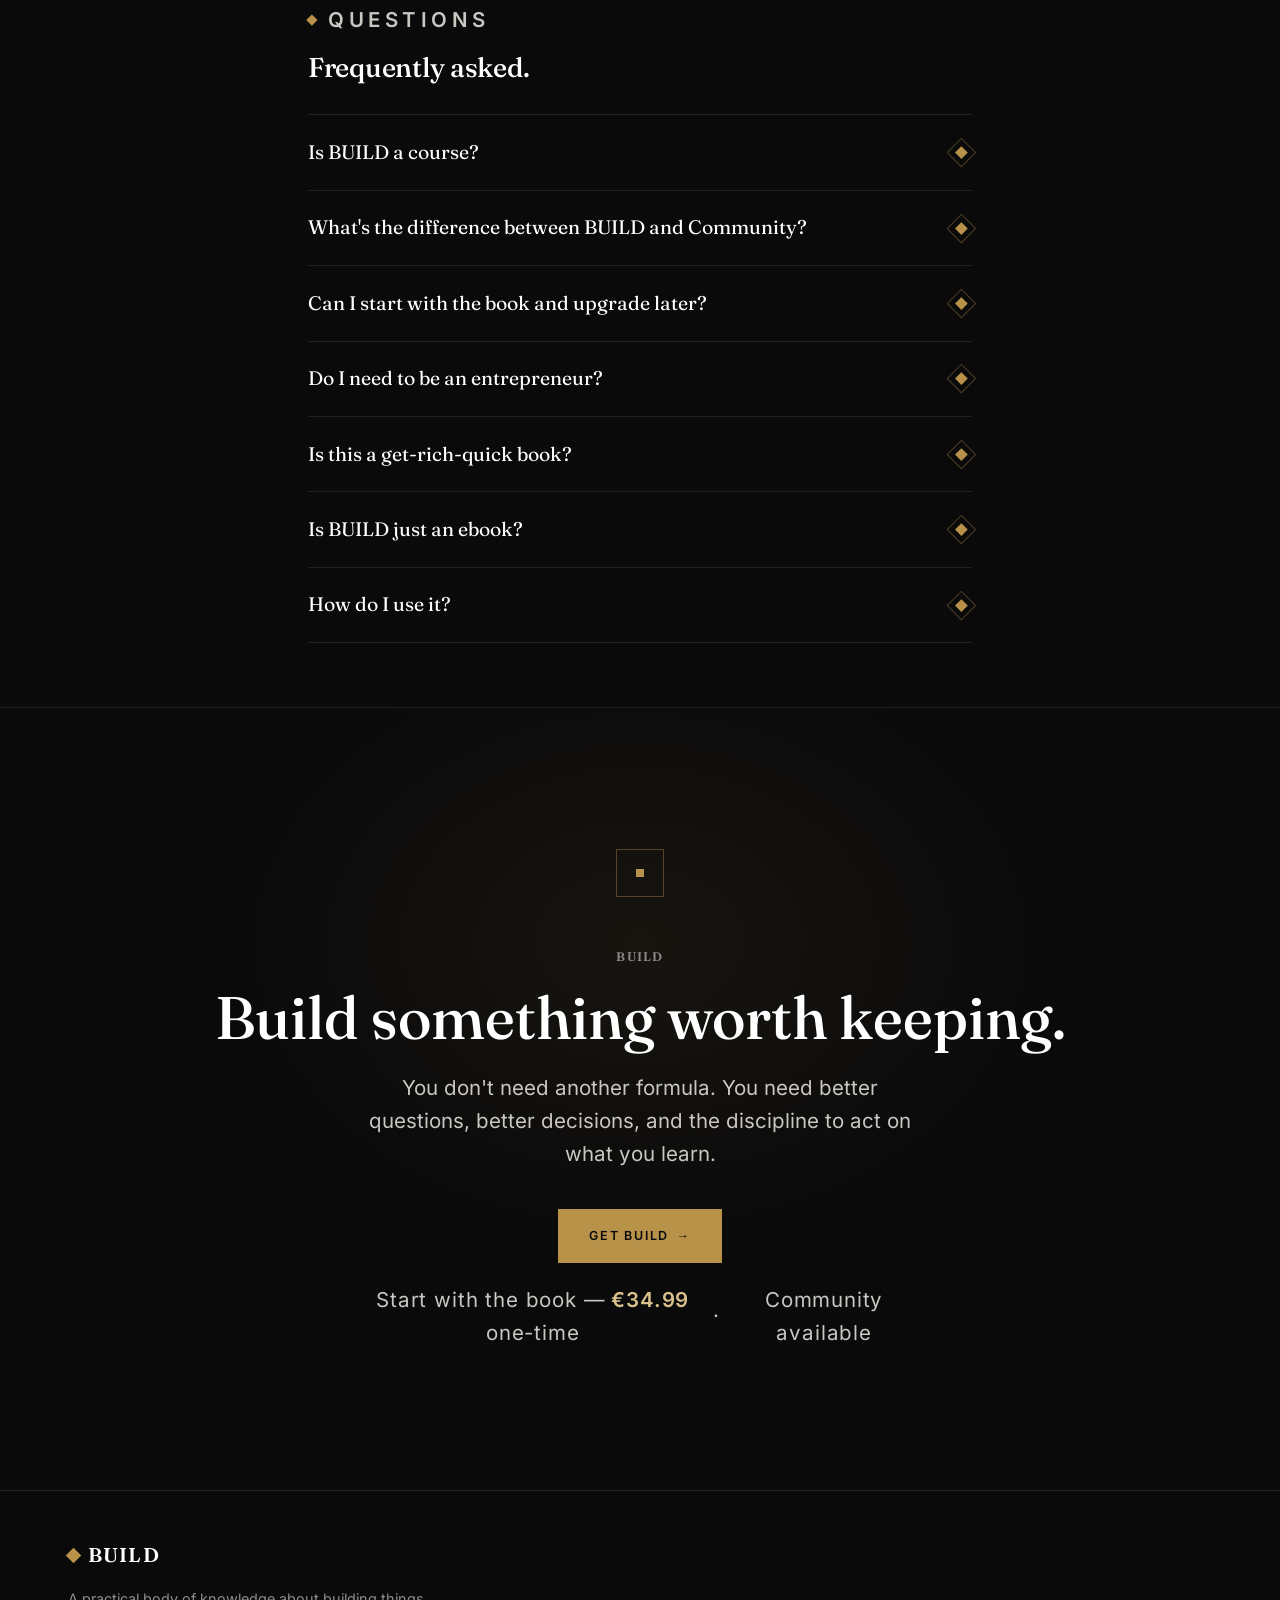
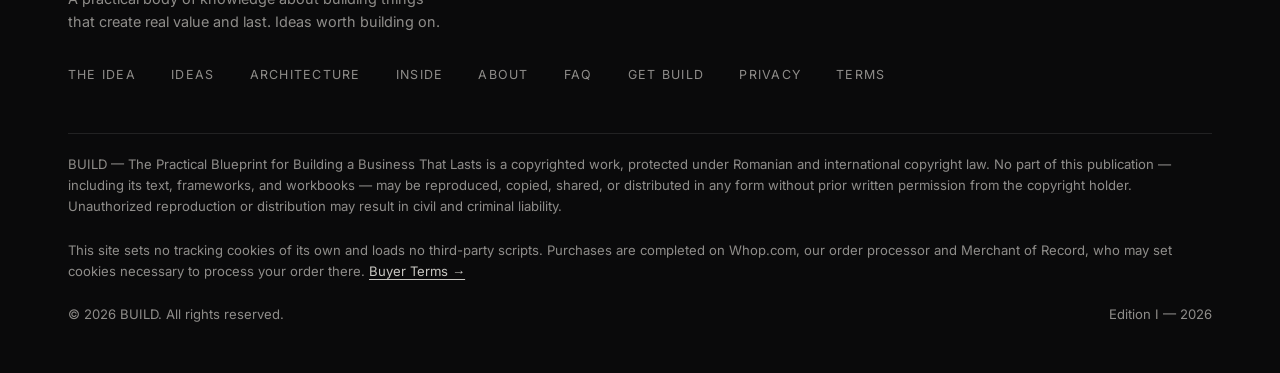
==== commit 70671ca0: "Remove BUILD 1:1 tier and switch checkout provider from Lemon Squeezy to Whop" ====
--- a/index.html
+++ b/index.html
@@ -544,7 +544,7 @@
             <li><span class="diamond diamond--sm" aria-hidden="true"></span> Permanent access</li>
             <li><span class="diamond diamond--sm" aria-hidden="true"></span> Translation available on request</li>
           </ul>
-          <a href="https://buildbook.lemonsqueezy.com/checkout/buy/e2a99a88-136f-4b88-af29-47eb60e850d8" class="btn btn-ghost tier-cta lemonsqueezy-button">Get the book <span aria-hidden="true">→</span></a>
+          <a href="https://whop.com/buildbookguide/build-the-book-63/" class="btn btn-ghost tier-cta">Get the book <span aria-hidden="true">→</span></a>
         </article>
 
         <article class="tier-card">
@@ -563,29 +563,11 @@
             <li><span class="diamond diamond--sm" aria-hidden="true"></span> Share progress as you build</li>
             <li><span class="diamond diamond--sm" aria-hidden="true"></span> Occasional practitioners from other fields</li>
           </ul>
-          <a href="https://buildbook.lemonsqueezy.com/checkout/buy/eed2ec8e-0d23-4910-bf55-ea55942f7ba2" class="btn btn-primary tier-cta lemonsqueezy-button">Join Community <span aria-hidden="true">→</span></a>
-        </article>
-
-        <article class="tier-card">
-          <p class="tier-step">03 — Build</p>
-          <h3 class="tier-name">BUILD 1:1</h3>
-          <p class="tier-desc">Everything in Community, plus personal guidance while you apply it to a real decision, problem or project.</p>
-          <div class="tier-price-row">
-            <span class="tier-price">&euro;89.99</span>
-            <span class="tier-cadence">/ month</span>
-          </div>
-          <p class="tier-tax-note">+ taxes calculated at checkout</p>
-          <ul class="tier-features">
-            <li><span class="diamond diamond--sm" aria-hidden="true"></span> Everything in Community</li>
-            <li><span class="diamond diamond--sm" aria-hidden="true"></span> One 1:1 session, monthly</li>
-            <li><span class="diamond diamond--sm" aria-hidden="true"></span> Applied to your own situation</li>
-            <li><span class="diamond diamond--sm" aria-hidden="true"></span> Direction when you're stuck</li>
-          </ul>
-          <a href="https://buildbook.lemonsqueezy.com/checkout/buy/29750300-a737-4602-bf30-b8ce12050e25" class="btn btn-ghost tier-cta lemonsqueezy-button">Get BUILD 1:1 <span aria-hidden="true">→</span></a>
-        </article>
-
-      </div>
-      <p class="tiers-note">Community and 1:1 are billed monthly. Start with the book, and move up whenever it makes sense for you.</p>
+          <a href="https://whop.com/buildbookguide/build-community/" class="btn btn-primary tier-cta">Join Community <span aria-hidden="true">→</span></a>
+        </article>
+
+      </div>
+      <p class="tiers-note">Community is billed monthly. Start with the book, and move up whenever it makes sense for you.</p>
     </div>
   </section>
 
@@ -602,19 +584,19 @@
           <summary>Is BUILD a course?
             <span class="diamond-frame" aria-hidden="true"><span class="diamond"></span></span>
           </summary>
-          <div class="faq-answer">No. The book itself is a written body of knowledge — no video lessons or required schedule. BUILD Community and BUILD 1:1 add a private community and optional personal guidance for people who want to go further, but the book stays exactly what it is: something you read at your own pace.</div>
+          <div class="faq-answer">No. The book itself is a written body of knowledge — no video lessons or required schedule. BUILD Community adds a private space to discuss it with people doing the same work, for people who want to go further, but the book stays exactly what it is: something you read at your own pace.</div>
         </details>
         <details class="faq-item">
-          <summary>What's the difference between BUILD, Community and 1:1?
+          <summary>What's the difference between BUILD and Community?
             <span class="diamond-frame" aria-hidden="true"><span class="diamond"></span></span>
           </summary>
-          <div class="faq-answer">BUILD is the book — the knowledge, once, yours to keep. BUILD Community adds a private space to discuss it with people doing the same work. BUILD 1:1 adds personal guidance on top of that, including one 1:1 session a month. Each level includes everything in the one before it.</div>
+          <div class="faq-answer">BUILD is the book — the knowledge, once, yours to keep. BUILD Community adds a private space to discuss it with people doing the same work. Community includes everything in the book, plus that space.</div>
         </details>
         <details class="faq-item">
           <summary>Can I start with the book and upgrade later?
             <span class="diamond-frame" aria-hidden="true"><span class="diamond"></span></span>
           </summary>
-          <div class="faq-answer">Yes. The book stands on its own. Move to Community or 1:1 whenever it makes sense for you — there's no required path or timeline.</div>
+          <div class="faq-answer">Yes. The book stands on its own. Move to Community whenever it makes sense for you — there's no required path or timeline.</div>
         </details>
         <details class="faq-item">
           <summary>Do I need to be an entrepreneur?
@@ -657,7 +639,7 @@
       <p class="final-meta reveal">
         <span>Start with the book — <span class="price">&euro;34.99</span> one-time</span>
         <span aria-hidden="true">·</span>
-        <span>Community &amp; 1:1 available</span>
+        <span>Community available</span>
       </p>
     </div>
   </section>
@@ -688,7 +670,7 @@
     </div>
     <div class="footer-bottom">
       <p class="footer-legal">BUILD — The Practical Blueprint for Building a Business That Lasts is a copyrighted work, protected under Romanian and international copyright law. No part of this publication — including its text, frameworks, and workbooks — may be reproduced, copied, shared, or distributed in any form without prior written permission from the copyright holder. Unauthorized reproduction or distribution may result in civil and criminal liability.</p>
-      <p class="footer-legal">This site sets no tracking cookies of its own. Payments are processed securely by Lemon Squeezy.com, our order processor and Merchant of Record — their checkout may set cookies required to process your order. <a href="https://www.lemonsqueezy.com/buyer-terms" target="_blank" rel="noopener">Buyer Terms &amp; Conditions →</a></p>
+      <p class="footer-legal">This site sets no tracking cookies of its own and loads no third-party scripts. Purchases are completed on Whop.com, our order processor and Merchant of Record, who may set cookies necessary to process your order there. <a href="https://whop.com/buyer-terms/" target="_blank" rel="noopener">Buyer Terms →</a></p>
       <span>&copy; <span id="year"></span> BUILD. All rights reserved.</span>
       <span>Edition I — 2026</span>
     </div>
--- a/styles.css
+++ b/styles.css
@@ -928,10 +928,12 @@
 
 .tiers-grid{
   display: grid;
-  grid-template-columns: repeat(3, 1fr);
+  grid-template-columns: repeat(2, 1fr);
   gap: 1px;
   background: var(--line);
   border: 1px solid var(--line);
+  max-width: 52rem;
+  margin-inline: auto;
 }
 .tier-card{
   background: var(--black-soft);
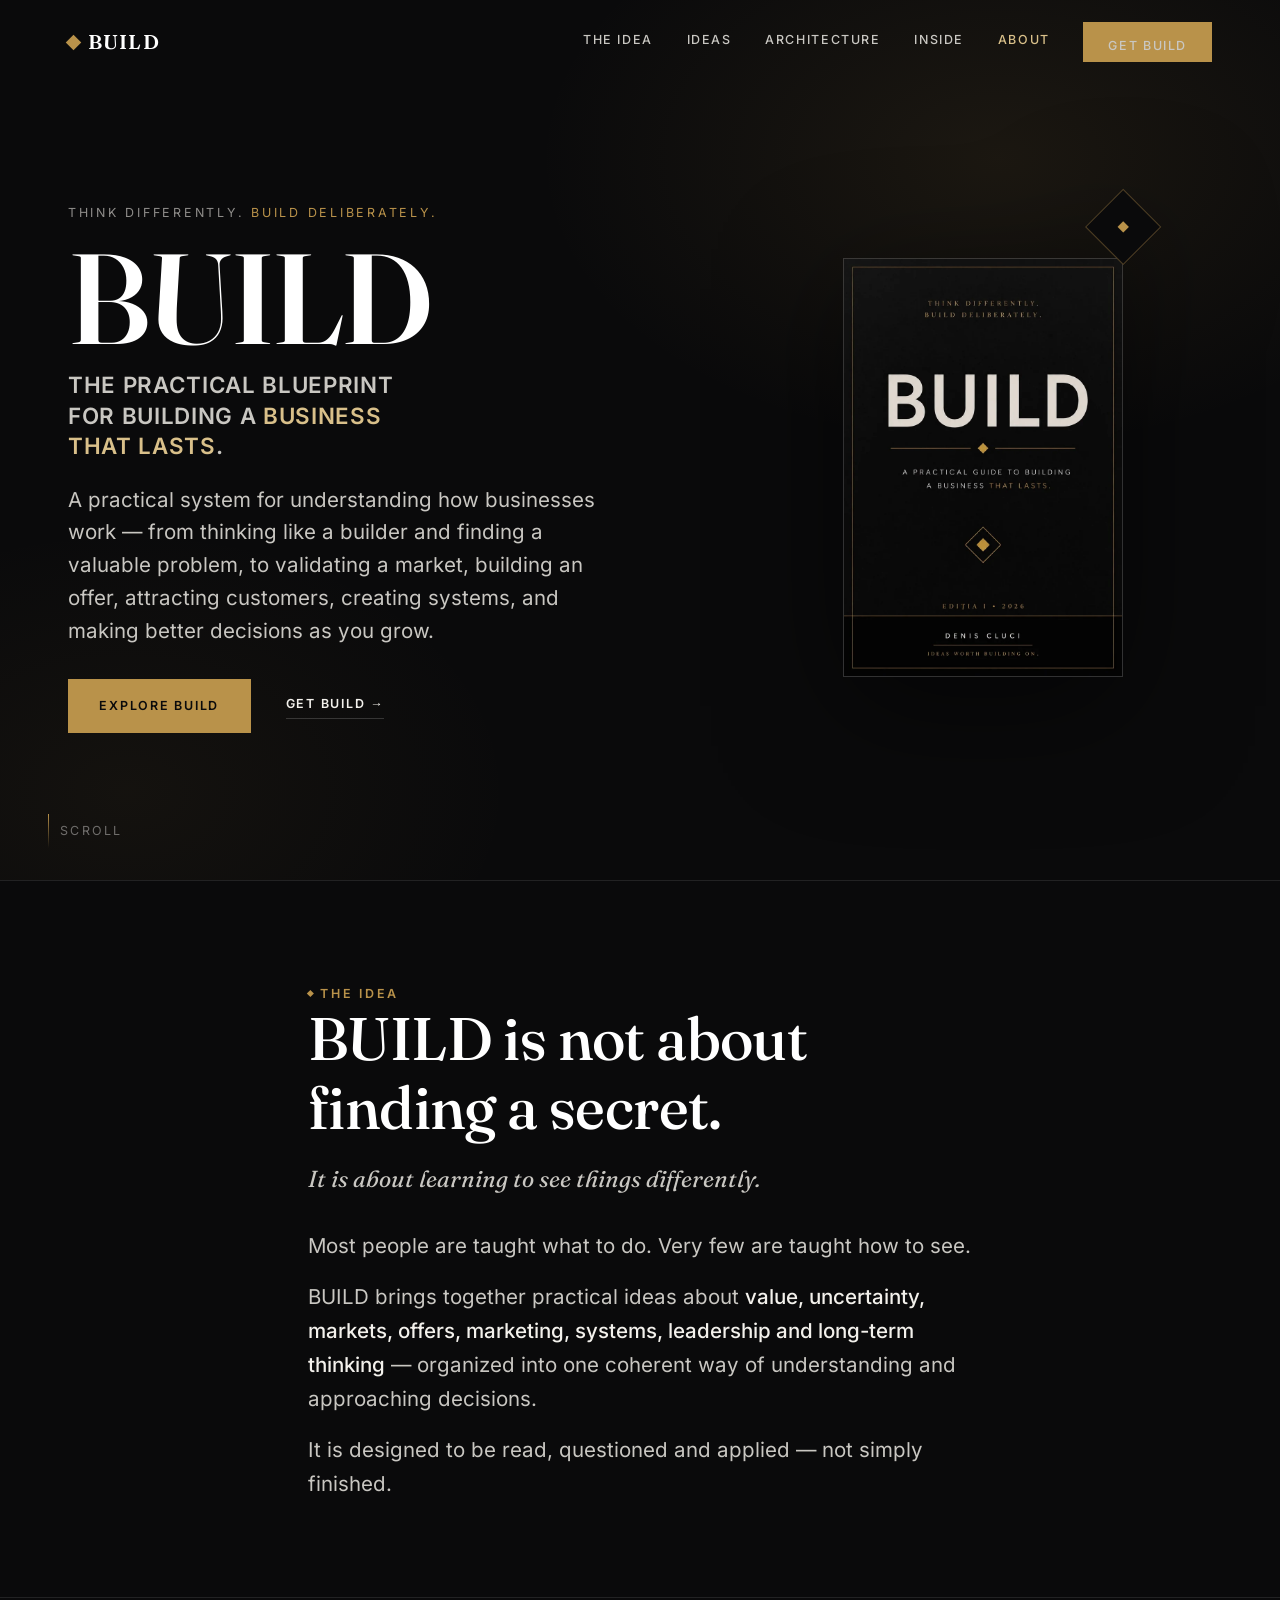
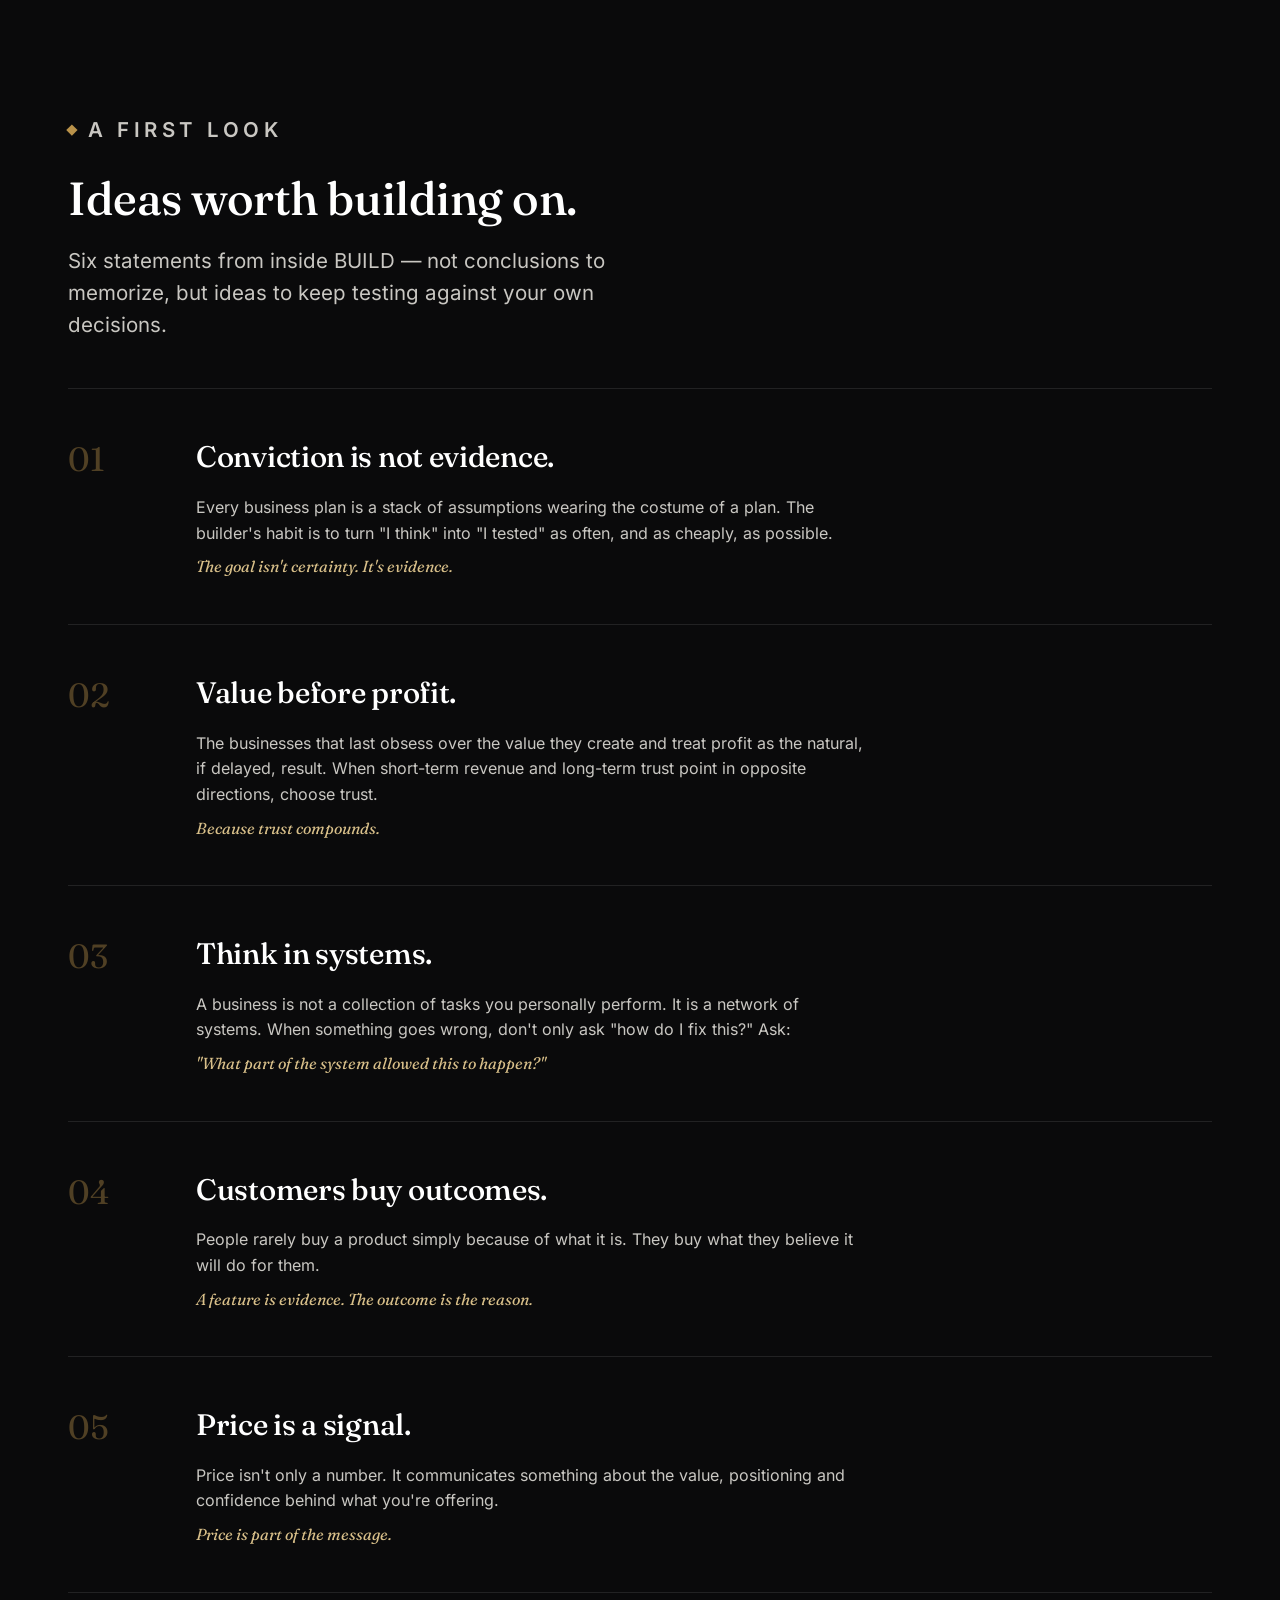
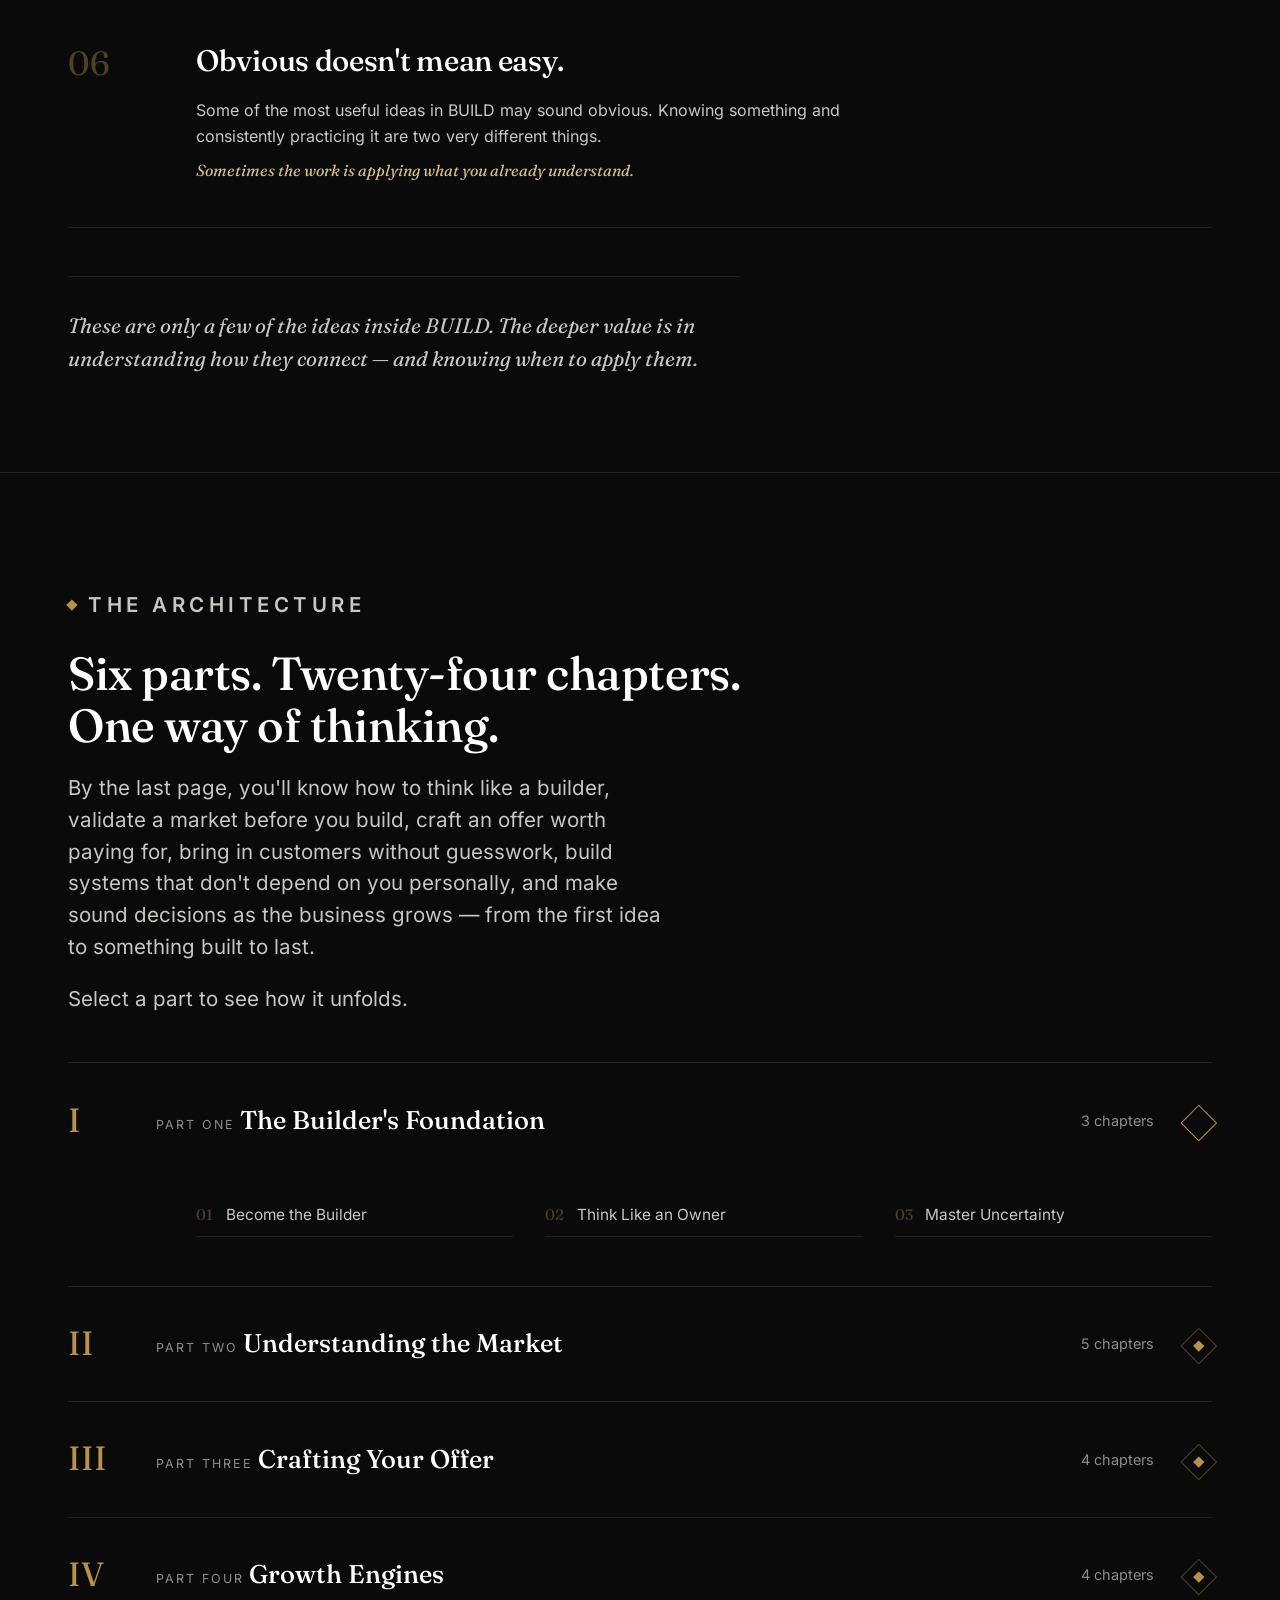
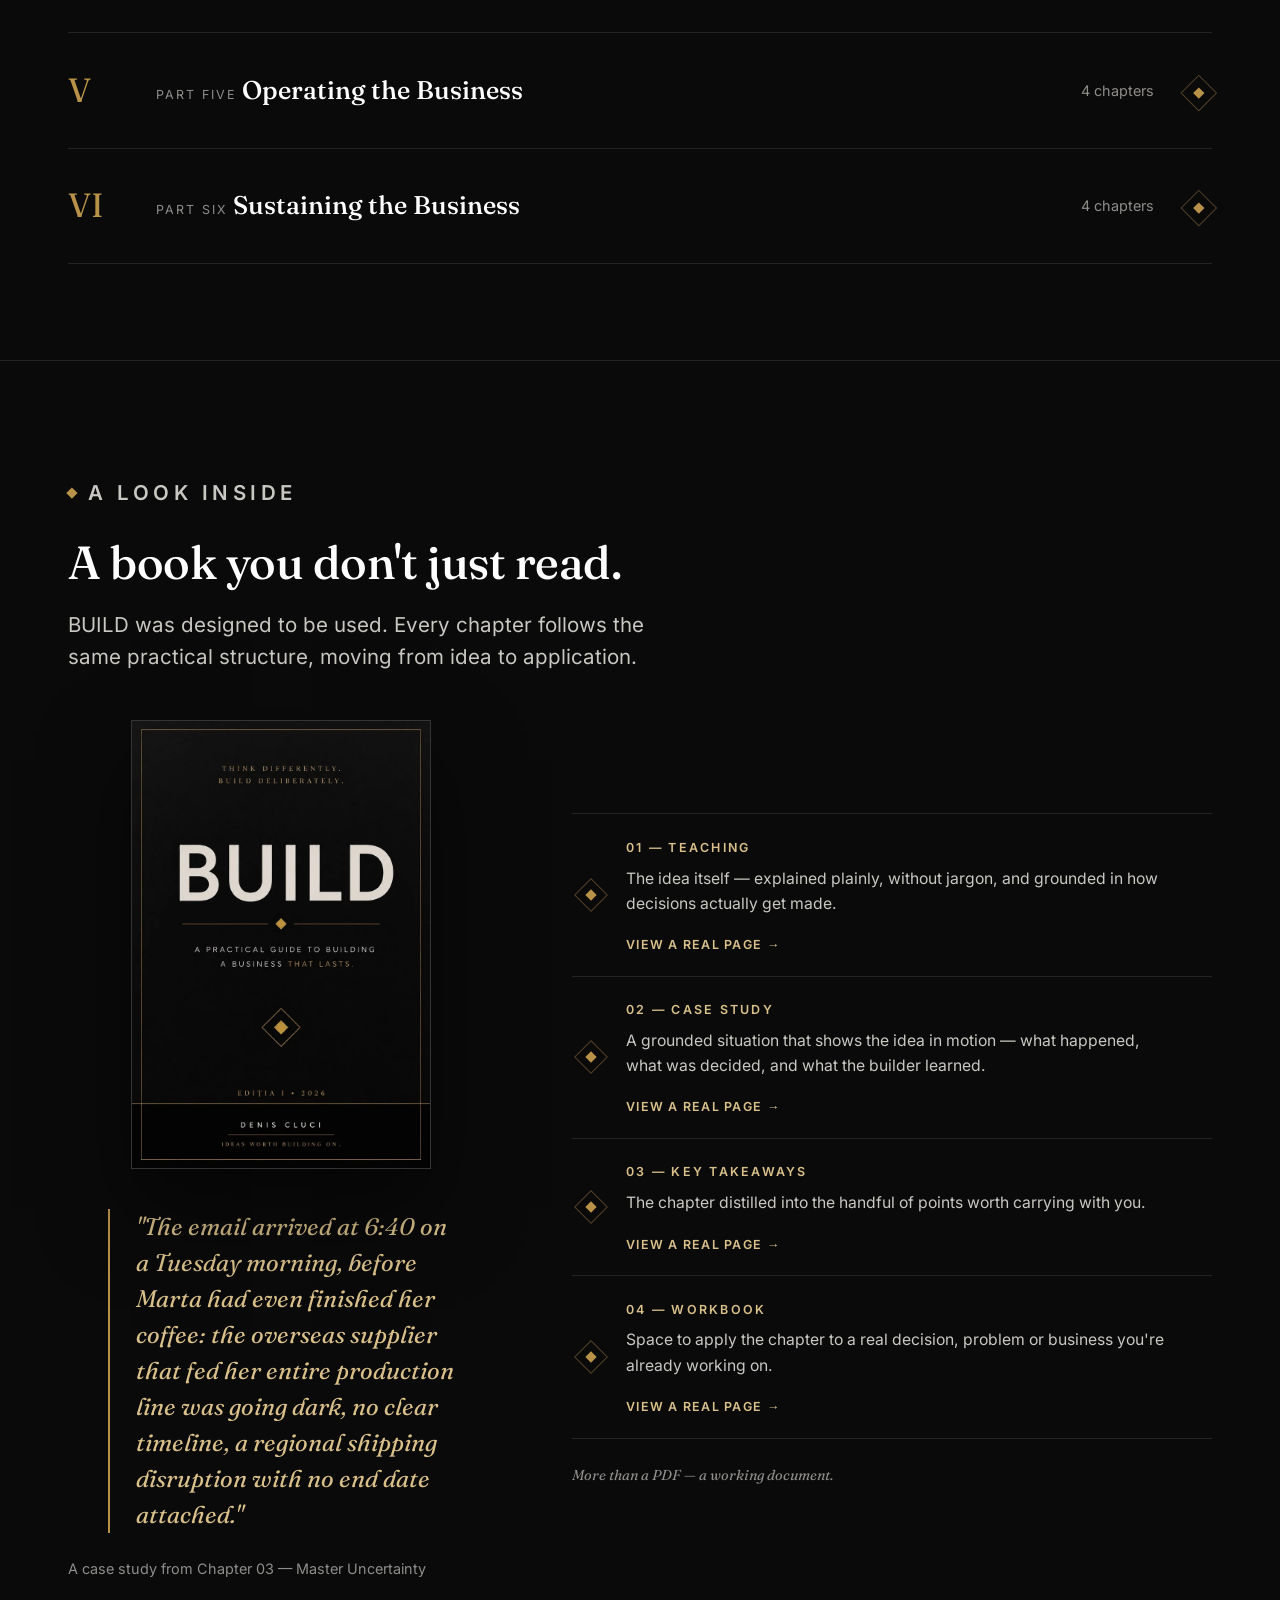
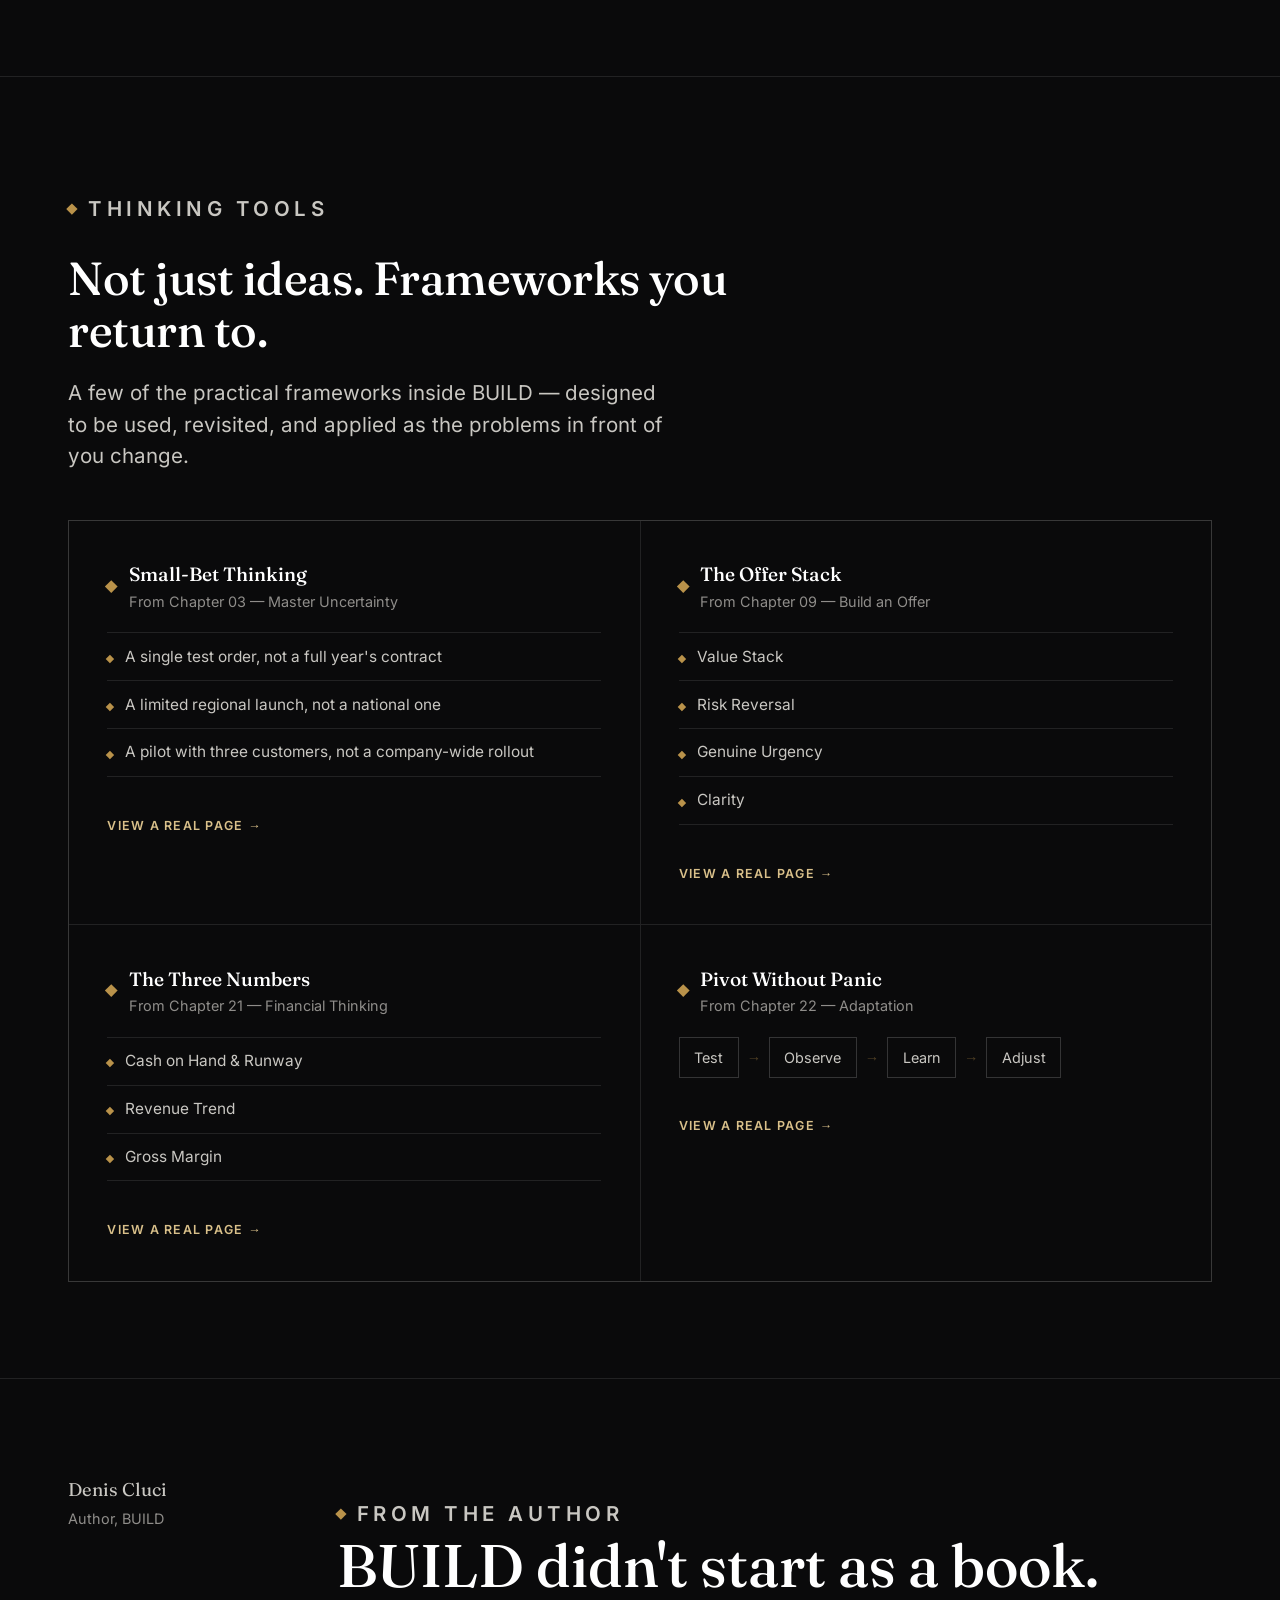
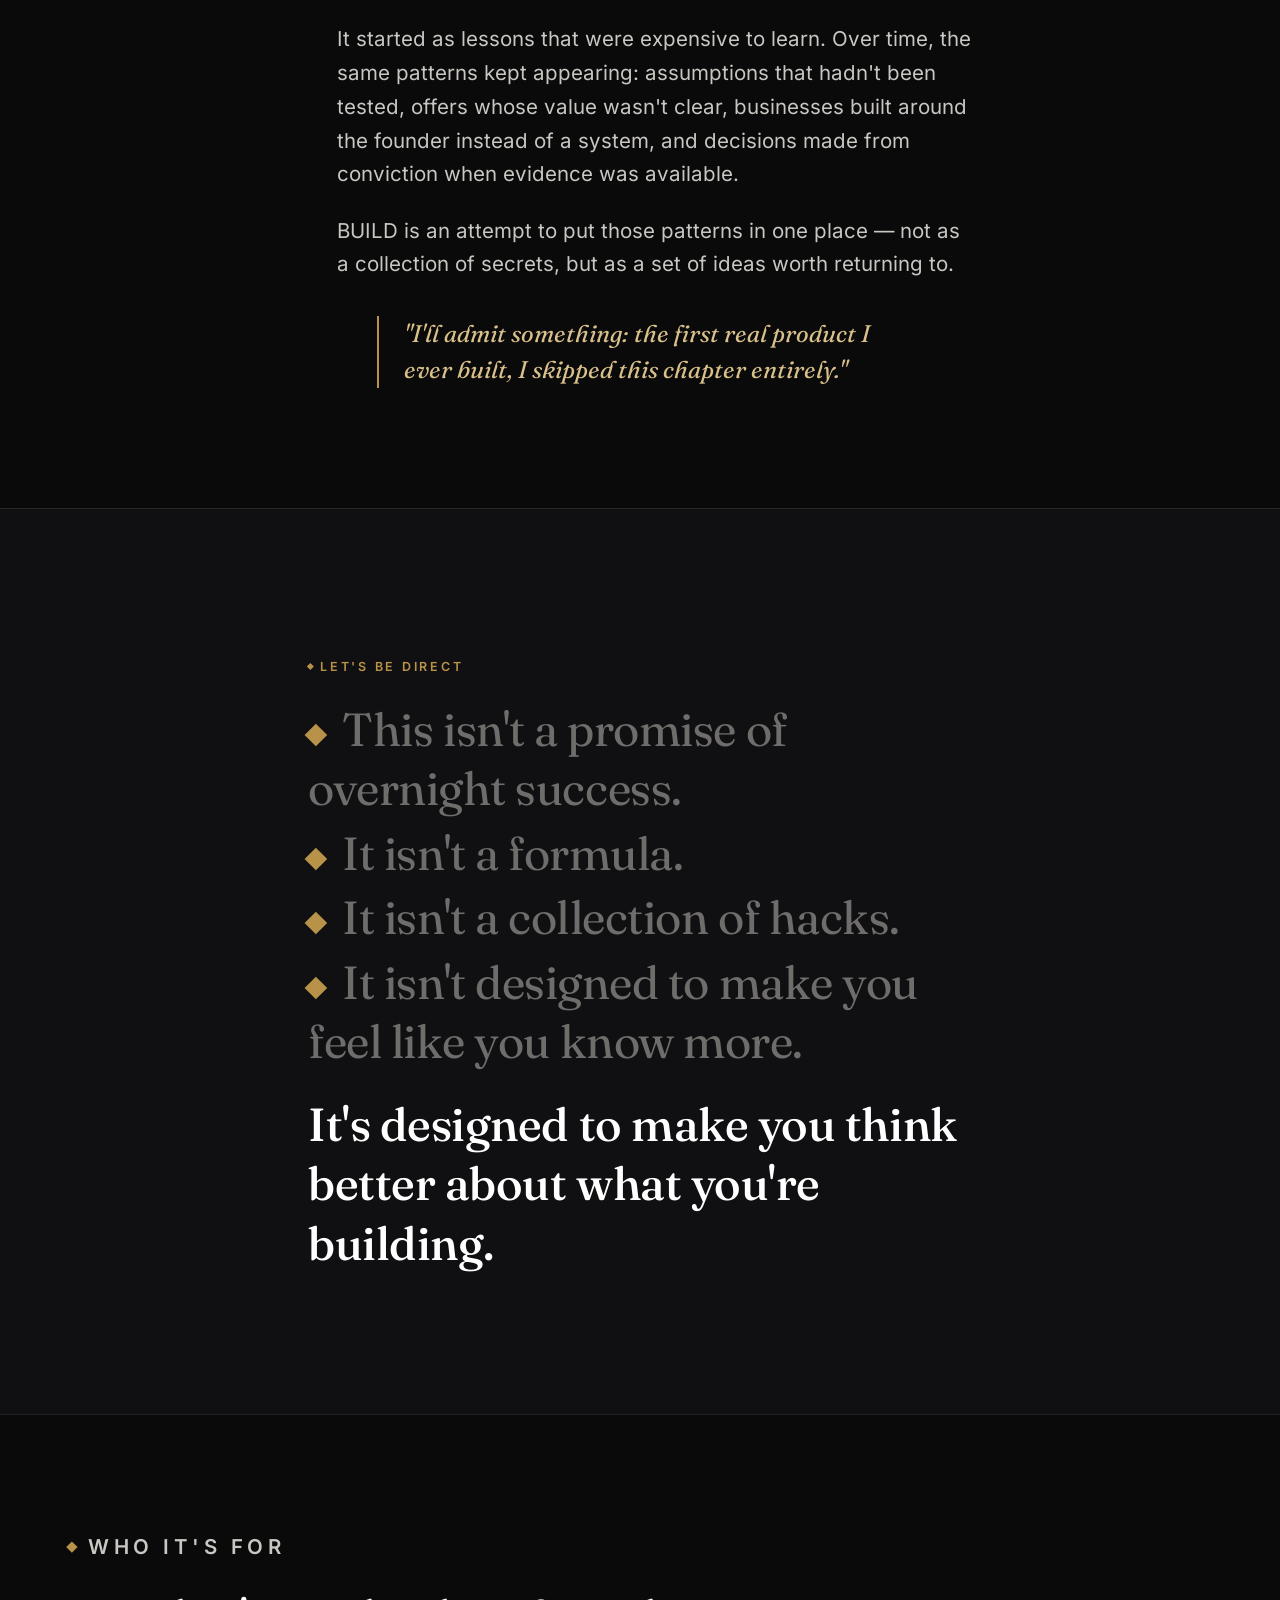
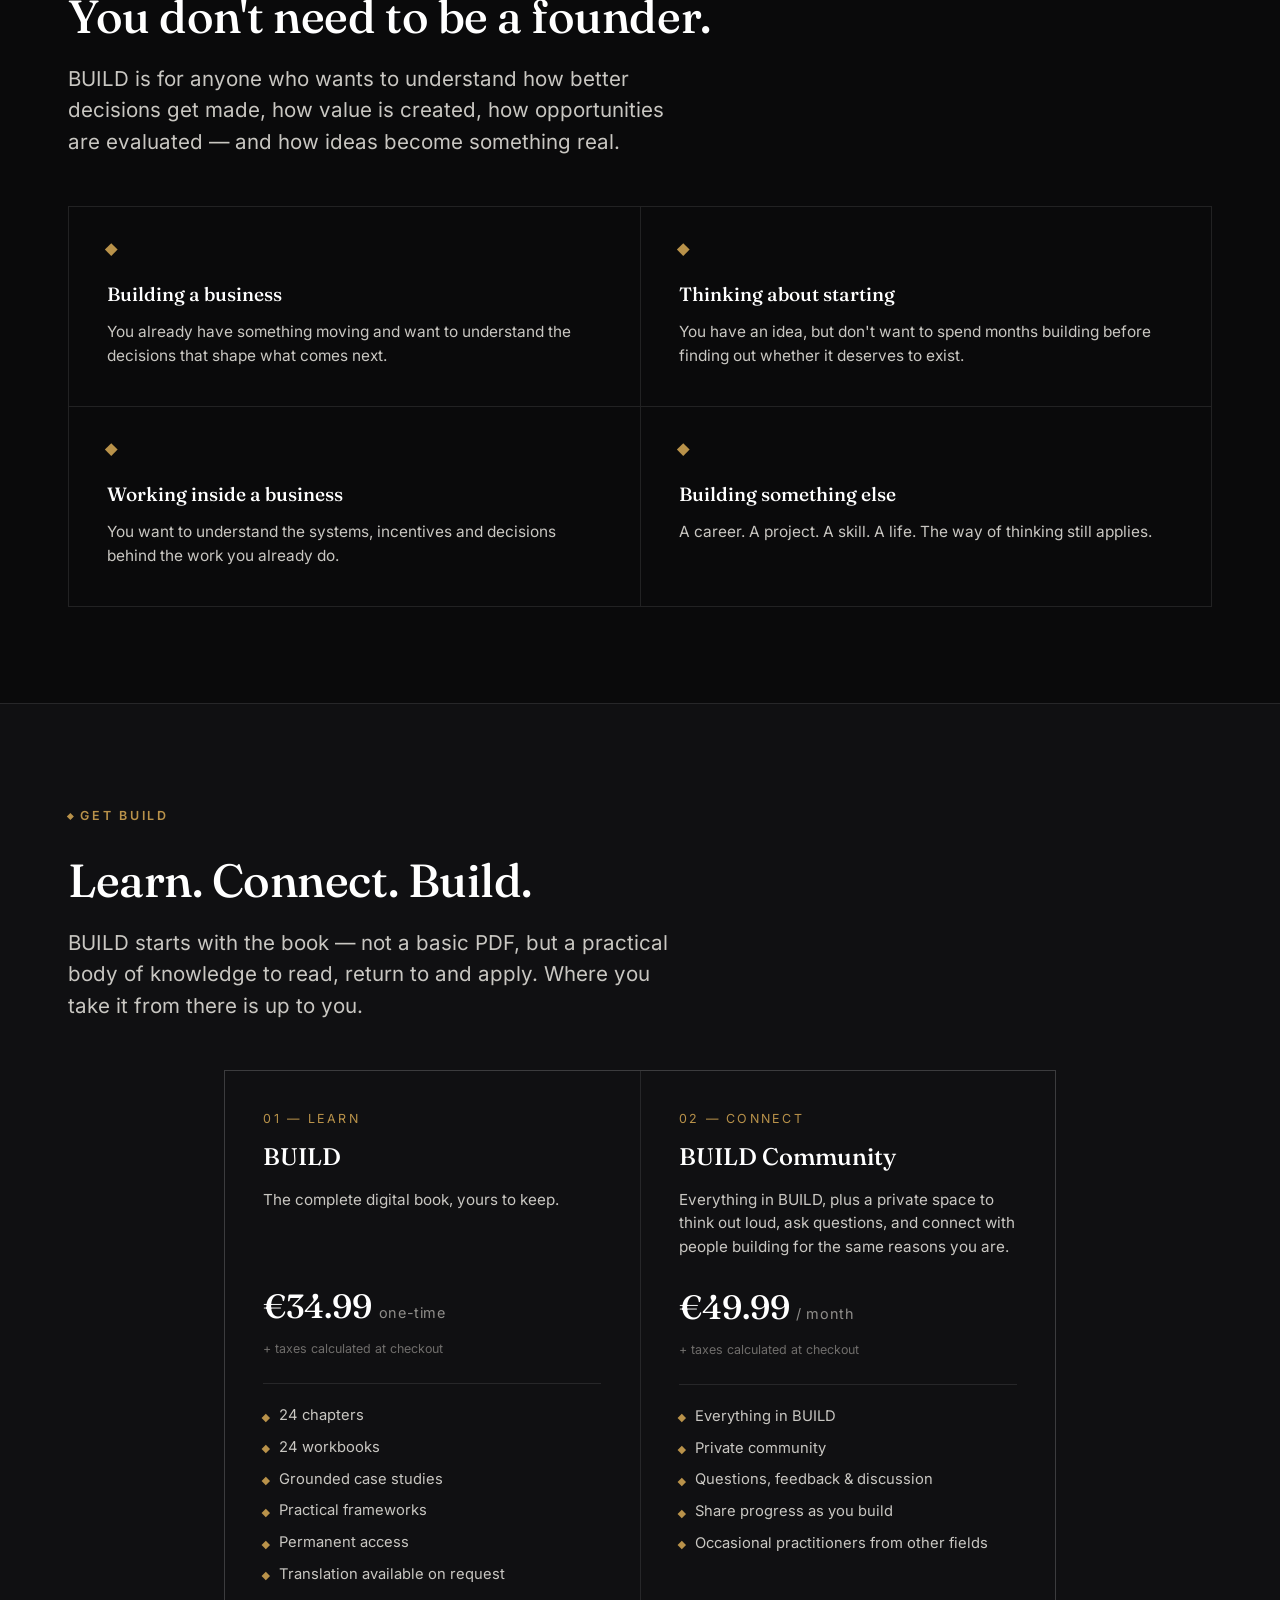
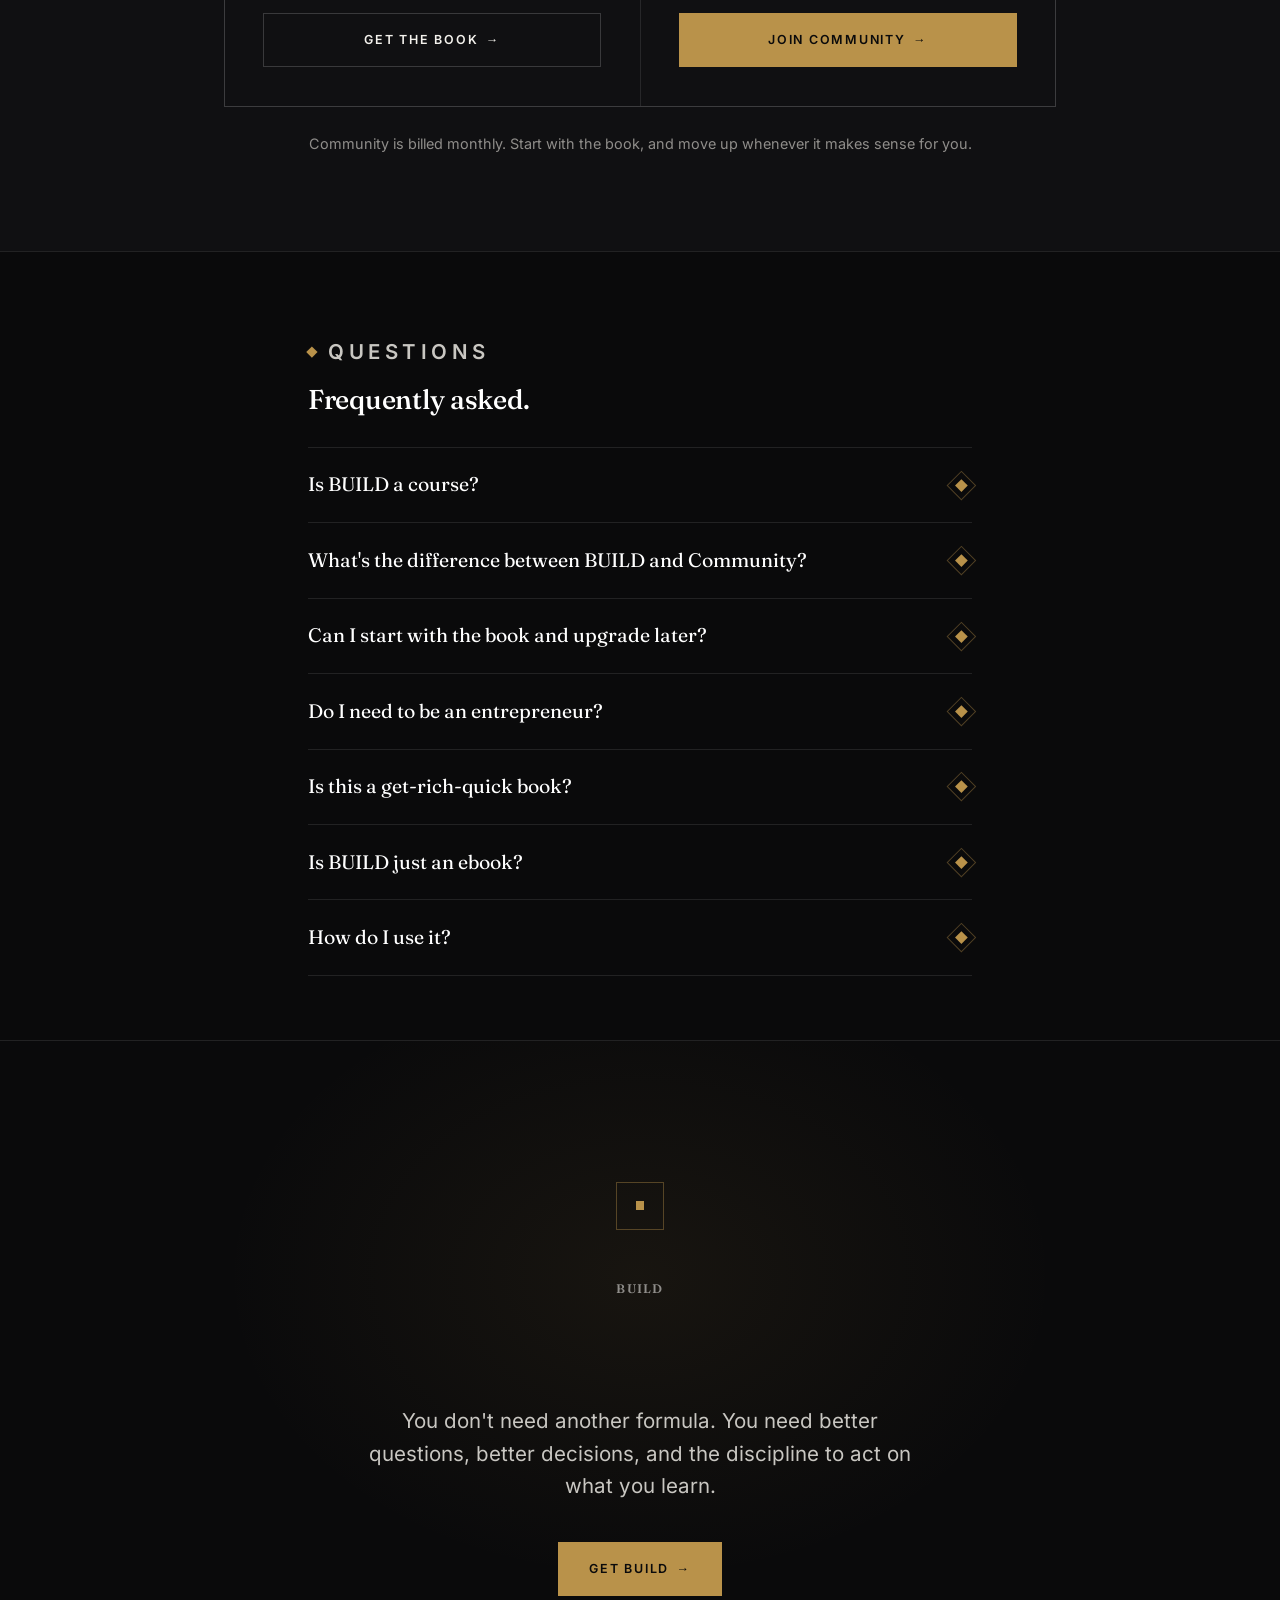
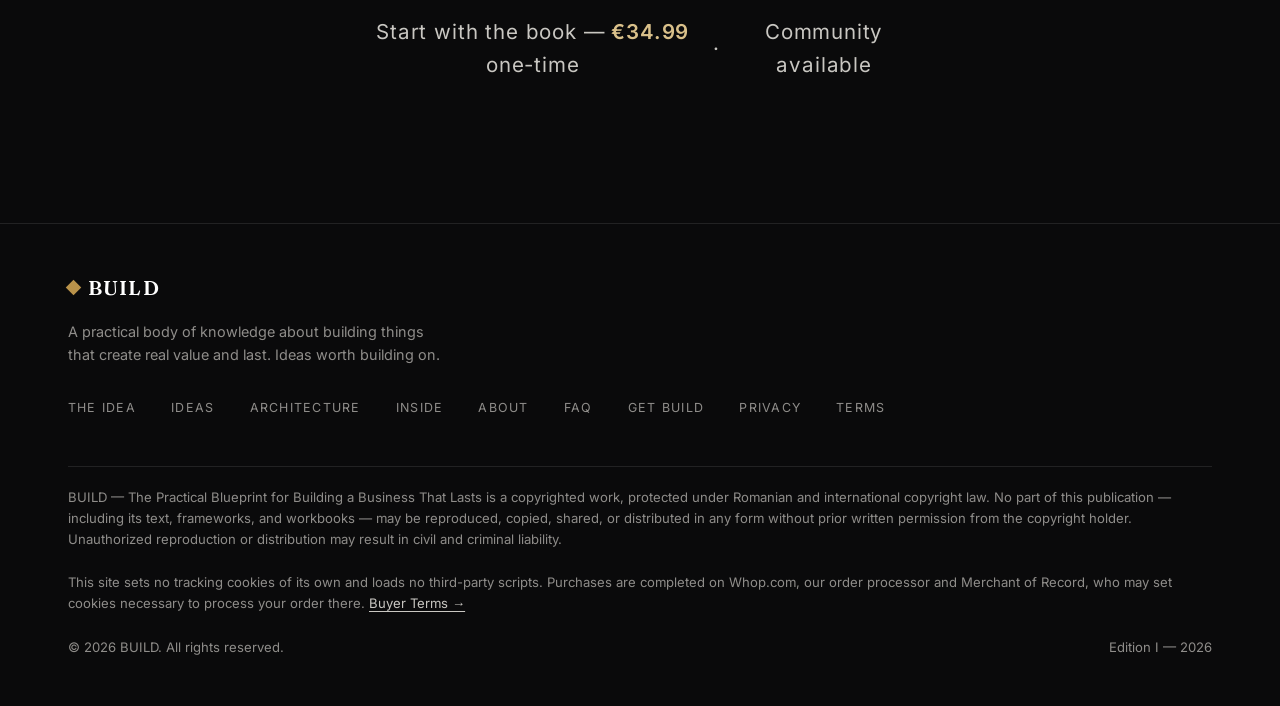
==== commit 3be32619: "Rewrite Hero, Idea, Architecture, Thinking Tools and pricing copy; add real book page previews" ====
--- a/index.html
+++ b/index.html
@@ -65,10 +65,10 @@
           <span class="hero-mark">BUILD</span>
           <span class="hero-tagline">The practical blueprint for building a <span class="accent">business that lasts</span>.</span>
         </h1>
-        <p class="hero-lead">A practical body of knowledge about the decisions, systems and principles behind building something that creates real value — and lasts.</p>
+        <p class="hero-lead">A practical system for understanding how businesses work — from thinking like a builder and finding a valuable problem, to validating a market, building an offer, attracting customers, creating systems, and making better decisions as you grow.</p>
         <div class="hero-ctas">
           <a href="#idea" class="btn btn-primary">Explore BUILD</a>
-          <a href="#edition" class="btn-text">Get the book <span class="arrow" aria-hidden="true">→</span></a>
+          <a href="#edition" class="btn-text">Get BUILD <span class="arrow" aria-hidden="true">→</span></a>
         </div>
       </div>
       <div class="hero-visual" aria-hidden="true">
@@ -95,7 +95,7 @@
       <p class="lede">It is about learning to see things differently.</p>
       <div class="body-copy">
         <p>Most people are taught what to do. Very few are taught how to see.</p>
-        <p>BUILD brings together practical ideas about <strong>value, uncertainty, markets, offers, marketing, systems, leadership and long-term thinking</strong> — organized into one coherent way of approaching decisions.</p>
+        <p>BUILD brings together practical ideas about <strong>value, uncertainty, markets, offers, marketing, systems, leadership and long-term thinking</strong> — organized into one coherent way of understanding and approaching decisions.</p>
         <p>It is designed to be read, questioned and applied — not simply finished.</p>
       </div>
     </div>
@@ -165,6 +165,7 @@
           </div>
         </article>
       </div>
+      <p class="ideas-closing">These are only a few of the ideas inside BUILD. The deeper value is in understanding how they connect — and knowing when to apply them.</p>
     </div>
   </section>
 
@@ -174,7 +175,7 @@
       <div class="section-head">
         <p class="eyebrow"><span class="diamond diamond--sm" aria-hidden="true"></span> The architecture</p>
         <h2>Six parts. Twenty-four chapters.<br>One way of thinking.</h2>
-        <p>By the last page, you'll know how to validate a market before you build, craft an offer worth paying for, bring in customers without guesswork, build systems that don't depend on you personally, and make sound decisions as the business grows — from the first idea to something built to last.</p>
+        <p>By the last page, you'll know how to think like a builder, validate a market before you build, craft an offer worth paying for, bring in customers without guesswork, build systems that don't depend on you personally, and make sound decisions as the business grows — from the first idea to something built to last.</p>
         <p>Select a part to see how it unfolds.</p>
       </div>
 
@@ -336,13 +337,21 @@
               <div class="flow-text">
                 <span class="flow-label">01 — Teaching</span>
                 <p>The idea itself — explained plainly, without jargon, and grounded in how decisions actually get made.</p>
+                <details class="preview-reveal">
+                  <summary>View a real page <span aria-hidden="true">→</span></summary>
+                  <img src="assets/img/preview/ch03-teaching-p18.jpg" alt="A real page from BUILD, Chapter 3 — Master Uncertainty, page 18" loading="lazy">
+                </details>
               </div>
             </div>
             <div class="flow-step">
               <span class="flow-marker" aria-hidden="true"><span class="diamond-frame"><span class="diamond"></span></span></span>
               <div class="flow-text">
                 <span class="flow-label">02 — Case Study</span>
-                <p>A real situation that shows the idea in motion — where it applied, and what it cost to ignore.</p>
+                <p>A grounded situation that shows the idea in motion — what happened, what was decided, and what the builder learned.</p>
+                <details class="preview-reveal">
+                  <summary>View a real page <span aria-hidden="true">→</span></summary>
+                  <img src="assets/img/preview/ch03-case-study-p20.jpg" alt="A real case study page from BUILD, Chapter 3 — Master Uncertainty, page 20" loading="lazy">
+                </details>
               </div>
             </div>
             <div class="flow-step">
@@ -350,6 +359,10 @@
               <div class="flow-text">
                 <span class="flow-label">03 — Key Takeaways</span>
                 <p>The chapter distilled into the handful of points worth carrying with you.</p>
+                <details class="preview-reveal">
+                  <summary>View a real page <span aria-hidden="true">→</span></summary>
+                  <img src="assets/img/preview/ch03-key-takeaways-p22.jpg" alt="A real Key Takeaways page from BUILD, Chapter 3 — Master Uncertainty, page 22" loading="lazy">
+                </details>
               </div>
             </div>
             <div class="flow-step">
@@ -357,6 +370,10 @@
               <div class="flow-text">
                 <span class="flow-label">04 — Workbook</span>
                 <p>Space to apply the chapter to a real decision, problem or business you're already working on.</p>
+                <details class="preview-reveal">
+                  <summary>View a real page <span aria-hidden="true">→</span></summary>
+                  <img src="assets/img/preview/ch01-workbook-p9.jpg" alt="A real workbook page from BUILD, Chapter 1 — Become the Builder, page 9" loading="lazy">
+                </details>
               </div>
             </div>
           </div>
@@ -372,7 +389,7 @@
       <div class="section-head">
         <p class="eyebrow"><span class="diamond diamond--sm" aria-hidden="true"></span> Thinking tools</p>
         <h2>Not just ideas. Frameworks you return to.</h2>
-        <p>A few of the tools inside BUILD — built to be reused as the problem in front of you changes.</p>
+        <p>A few of the practical frameworks inside BUILD — designed to be used, revisited, and applied as the problems in front of you change.</p>
       </div>
 
       <div class="tools-grid reveal">
@@ -390,6 +407,10 @@
             <li><span class="diamond diamond--sm" aria-hidden="true"></span> A limited regional launch, not a national one</li>
             <li><span class="diamond diamond--sm" aria-hidden="true"></span> A pilot with three customers, not a company-wide rollout</li>
           </ul>
+          <details class="preview-reveal">
+            <summary>View a real page <span aria-hidden="true">→</span></summary>
+            <img src="assets/img/preview/ch03-teaching-p18.jpg" alt="A real page from BUILD, Chapter 3 — Master Uncertainty, page 18" loading="lazy">
+          </details>
         </article>
 
         <article class="tool-card">
@@ -406,6 +427,10 @@
             <li><span class="diamond diamond--sm" aria-hidden="true"></span> Genuine Urgency</li>
             <li><span class="diamond diamond--sm" aria-hidden="true"></span> Clarity</li>
           </ul>
+          <details class="preview-reveal">
+            <summary>View a real page <span aria-hidden="true">→</span></summary>
+            <img src="assets/img/preview/ch09-offer-stack-p57.jpg" alt="A real page from BUILD, Chapter 9 — Build an Offer, page 57" loading="lazy">
+          </details>
         </article>
 
         <article class="tool-card">
@@ -413,7 +438,7 @@
             <span class="diamond" aria-hidden="true"></span>
             <div>
               <h3 class="tool-name">The Three Numbers</h3>
-              <p class="tool-sub">From Chapter 21 — The Three Numbers</p>
+              <p class="tool-sub">From Chapter 21 — Financial Thinking</p>
             </div>
           </div>
           <ul class="tool-list">
@@ -421,6 +446,10 @@
             <li><span class="diamond diamond--sm" aria-hidden="true"></span> Revenue Trend</li>
             <li><span class="diamond diamond--sm" aria-hidden="true"></span> Gross Margin</li>
           </ul>
+          <details class="preview-reveal">
+            <summary>View a real page <span aria-hidden="true">→</span></summary>
+            <img src="assets/img/preview/ch21-three-numbers-p136.jpg" alt="A real page from BUILD, Chapter 21 — Financial Thinking, page 136" loading="lazy">
+          </details>
         </article>
 
         <article class="tool-card">
@@ -428,7 +457,7 @@
             <span class="diamond" aria-hidden="true"></span>
             <div>
               <h3 class="tool-name">Pivot Without Panic</h3>
-              <p class="tool-sub">From Chapter 22 — The Pivot Without Panic Framework</p>
+              <p class="tool-sub">From Chapter 22 — Adaptation</p>
             </div>
           </div>
           <div class="pivot-loop">
@@ -440,6 +469,10 @@
             <span class="connector" aria-hidden="true">→</span>
             <span class="step">Adjust</span>
           </div>
+          <details class="preview-reveal">
+            <summary>View a real page <span aria-hidden="true">→</span></summary>
+            <img src="assets/img/preview/ch22-pivot-p142.jpg" alt="A real page from BUILD, Chapter 22 — Adaptation, page 142" loading="lazy">
+          </details>
         </article>
 
       </div>
@@ -488,14 +521,14 @@
       <div class="section-head">
         <p class="eyebrow"><span class="diamond diamond--sm" aria-hidden="true"></span> Who it's for</p>
         <h2>You don't need to be a founder.</h2>
-        <p>BUILD is for anyone who wants to understand how better decisions are made, how value is created, how opportunities are evaluated — and how ideas become something real.</p>
+        <p>BUILD is for anyone who wants to understand how better decisions get made, how value is created, how opportunities are evaluated — and how ideas become something real.</p>
       </div>
 
       <div class="audience-grid reveal">
         <article class="audience-card">
           <span class="diamond" aria-hidden="true"></span>
           <h3>Building a business</h3>
-          <p>You already have something moving, and want to understand the decisions behind its next stage.</p>
+          <p>You already have something moving and want to understand the decisions that shape what comes next.</p>
         </article>
         <article class="audience-card">
           <span class="diamond" aria-hidden="true"></span>
@@ -539,7 +572,7 @@
           <ul class="tier-features">
             <li><span class="diamond diamond--sm" aria-hidden="true"></span> 24 chapters</li>
             <li><span class="diamond diamond--sm" aria-hidden="true"></span> 24 workbooks</li>
-            <li><span class="diamond diamond--sm" aria-hidden="true"></span> Real case studies</li>
+            <li><span class="diamond diamond--sm" aria-hidden="true"></span> Grounded case studies</li>
             <li><span class="diamond diamond--sm" aria-hidden="true"></span> Practical frameworks</li>
             <li><span class="diamond diamond--sm" aria-hidden="true"></span> Permanent access</li>
             <li><span class="diamond diamond--sm" aria-hidden="true"></span> Translation available on request</li>
@@ -550,7 +583,7 @@
         <article class="tier-card">
           <p class="tier-step">02 — Connect</p>
           <h3 class="tier-name">BUILD Community</h3>
-          <p class="tier-desc">Everything in BUILD, plus a private space to think out loud with people building for the same reasons you are.</p>
+          <p class="tier-desc">Everything in BUILD, plus a private space to think out loud, ask questions, and connect with people building for the same reasons you are.</p>
           <div class="tier-price-row">
             <span class="tier-price">&euro;49.99</span>
             <span class="tier-cadence">/ month</span>
--- a/styles.css
+++ b/styles.css
@@ -589,6 +589,44 @@
   color: var(--gold-light);
   font-family: var(--font-display);
   font-style: italic;
+}
+.ideas-closing{
+  margin-top: var(--space-lg);
+  padding-top: var(--space-md);
+  border-top: 1px solid var(--line);
+  font-family: var(--font-display);
+  font-style: italic;
+  font-size: clamp(1.05rem, 1.8vw, 1.3rem);
+  color: var(--grey-300);
+  max-width: 42rem;
+}
+
+/* ---------- Preview reveal (real book page previews) ---------- */
+.preview-reveal{ margin-top: .9rem; }
+.preview-reveal summary{
+  list-style: none;
+  cursor: pointer;
+  display: inline-flex;
+  align-items: center;
+  gap: .4em;
+  font-size: var(--fs-label);
+  font-weight: 600;
+  letter-spacing: .1em;
+  text-transform: uppercase;
+  color: var(--gold-light);
+  transition: color var(--dur) var(--ease);
+}
+.preview-reveal summary::-webkit-details-marker{ display: none; }
+.preview-reveal summary:hover{ color: var(--gold); }
+.preview-reveal summary span{ transition: transform .3s var(--ease); display: inline-block; }
+.preview-reveal[open] summary span{ transform: translateX(4px); }
+.preview-reveal[open] summary{ margin-bottom: .9rem; }
+.preview-reveal img{
+  width: 100%;
+  max-width: 420px;
+  border: 1px solid var(--line-strong);
+  box-shadow: 0 20px 40px rgba(0,0,0,0.35);
+  animation: fadeIn .4s var(--ease);
 }
 
 /* ---------- Architecture ---------- */
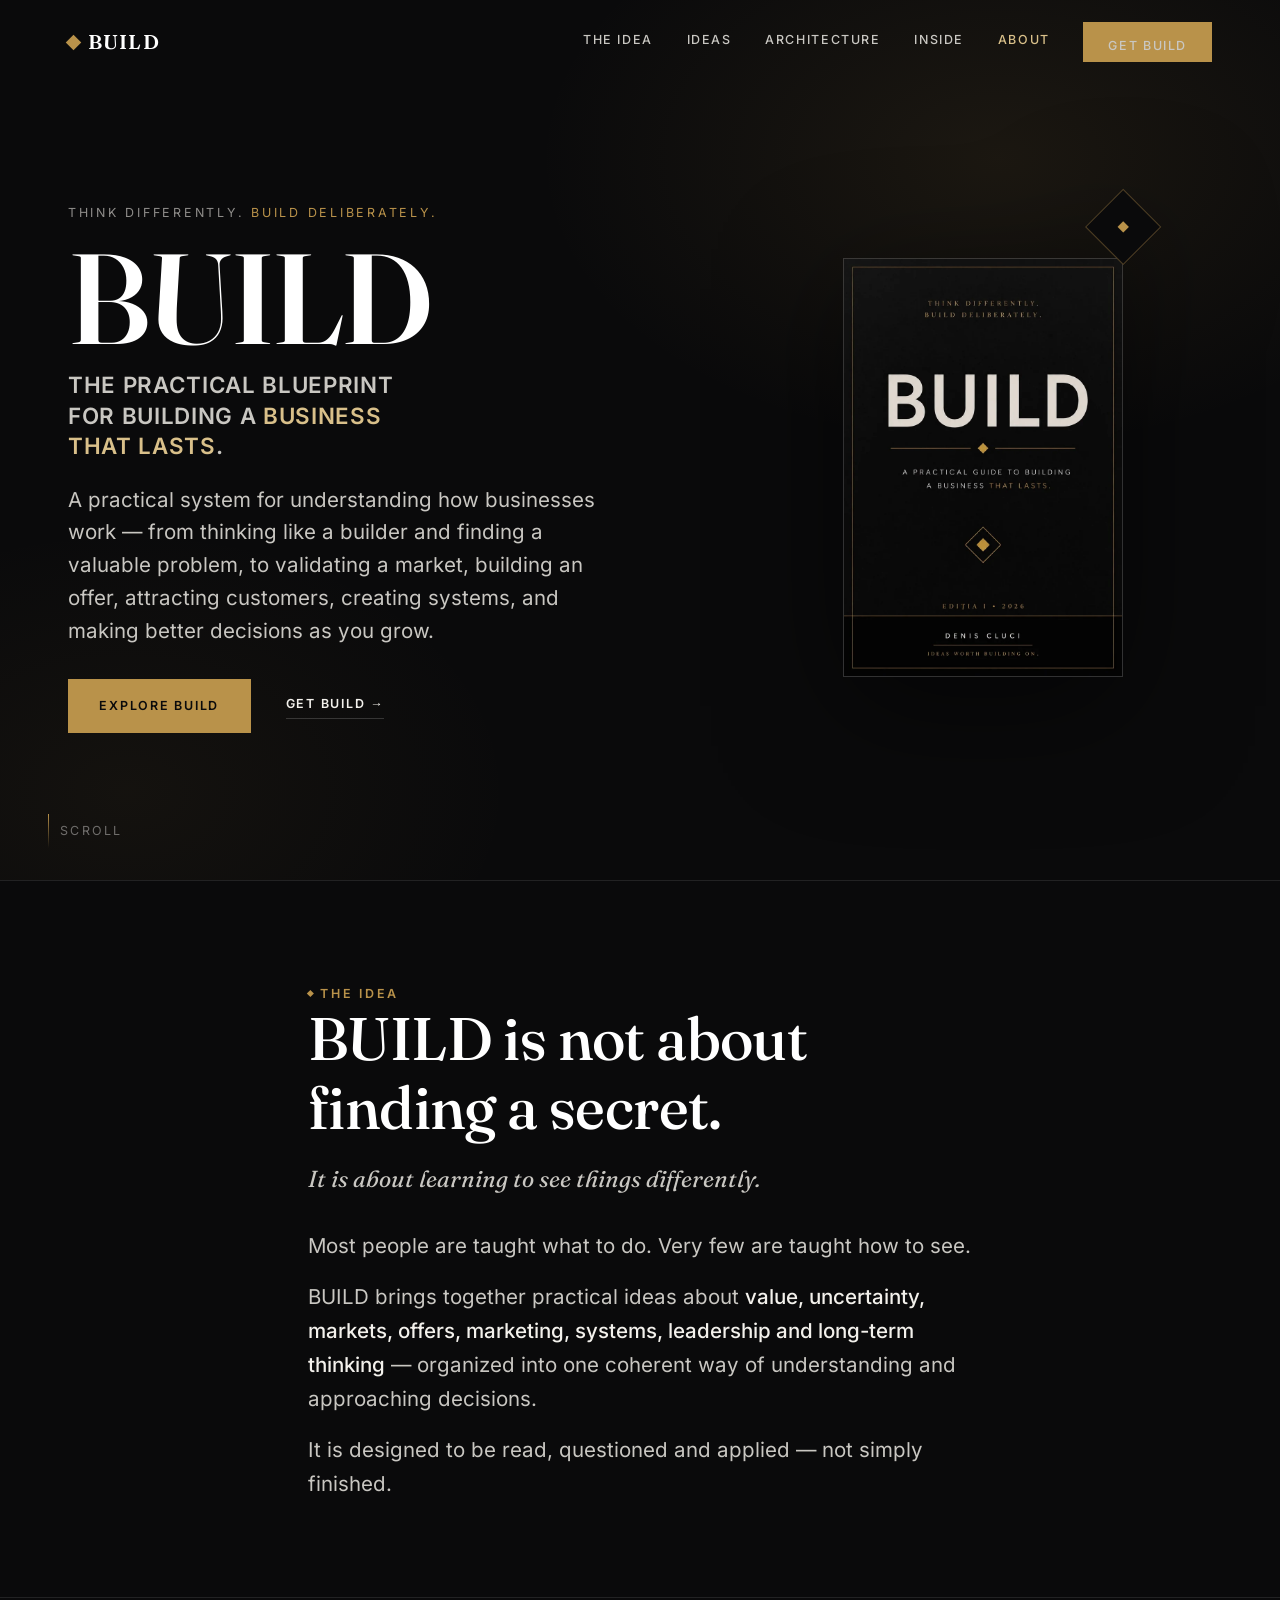
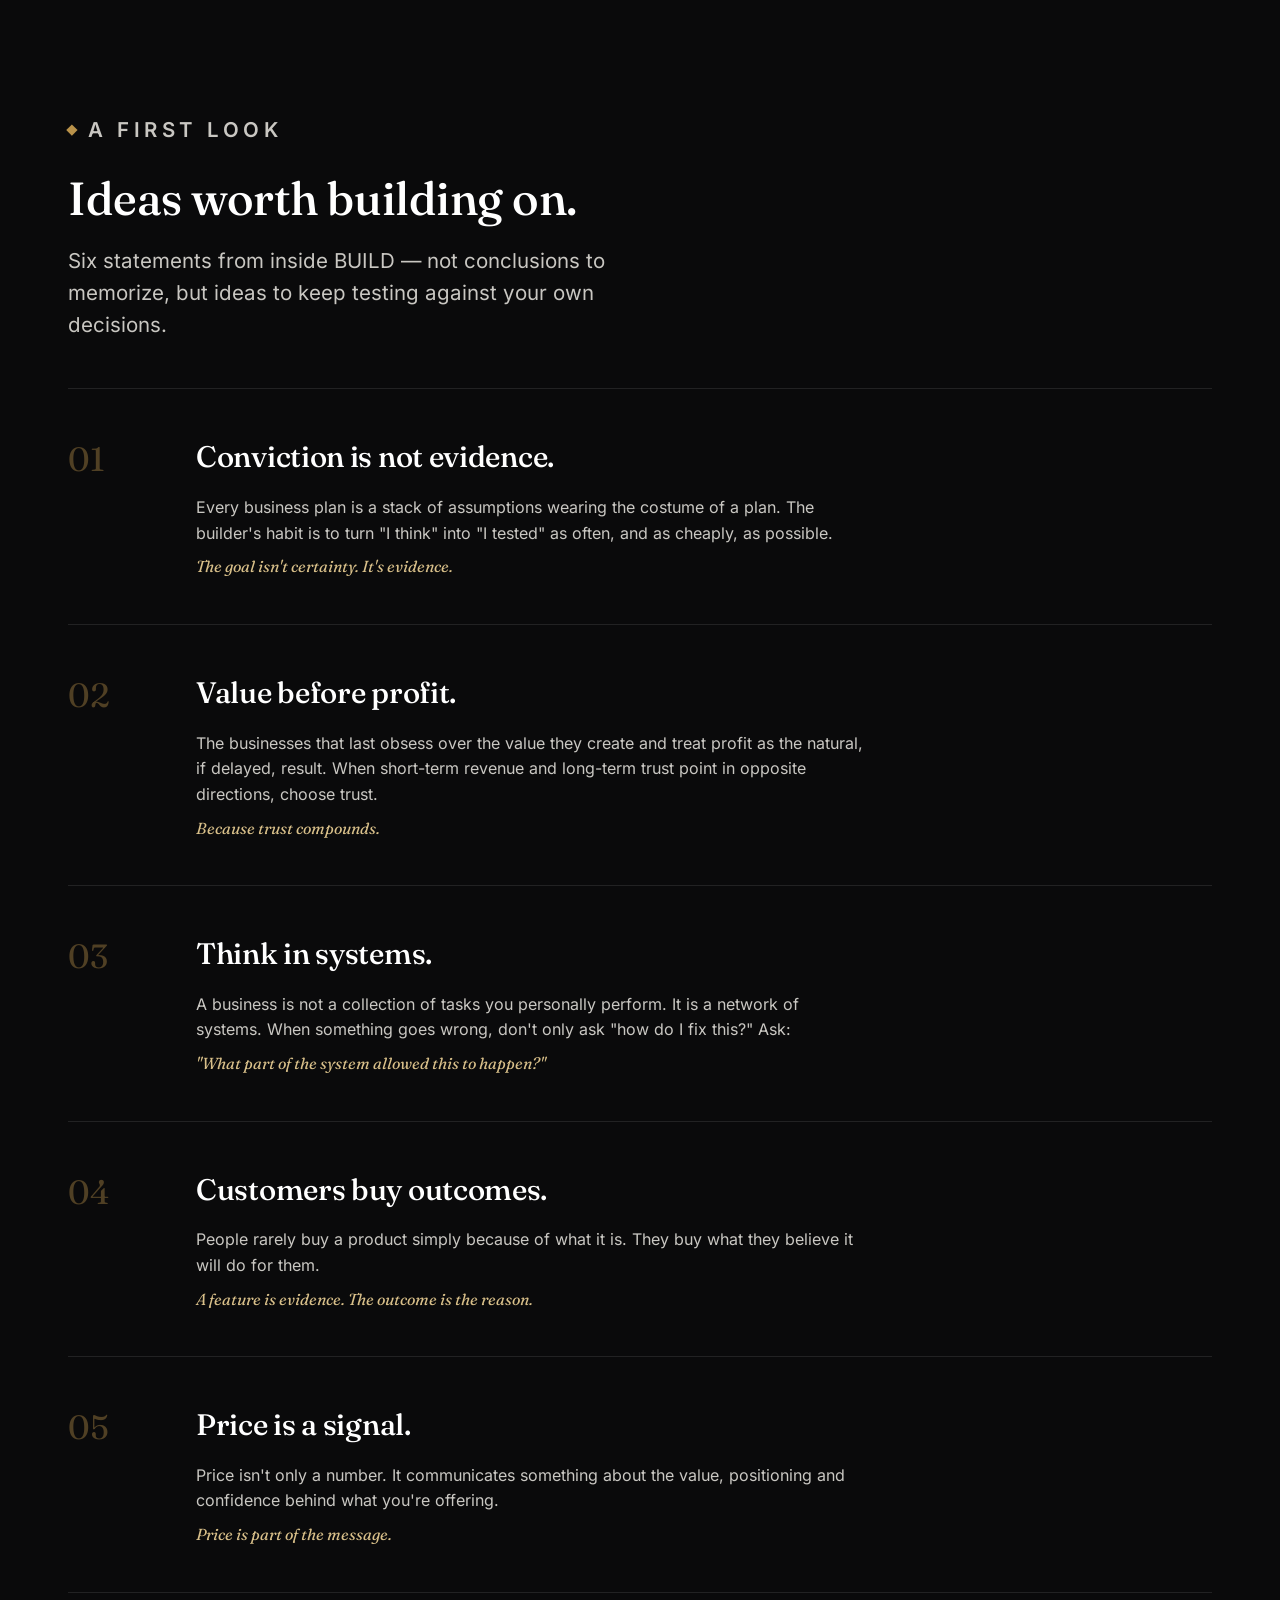
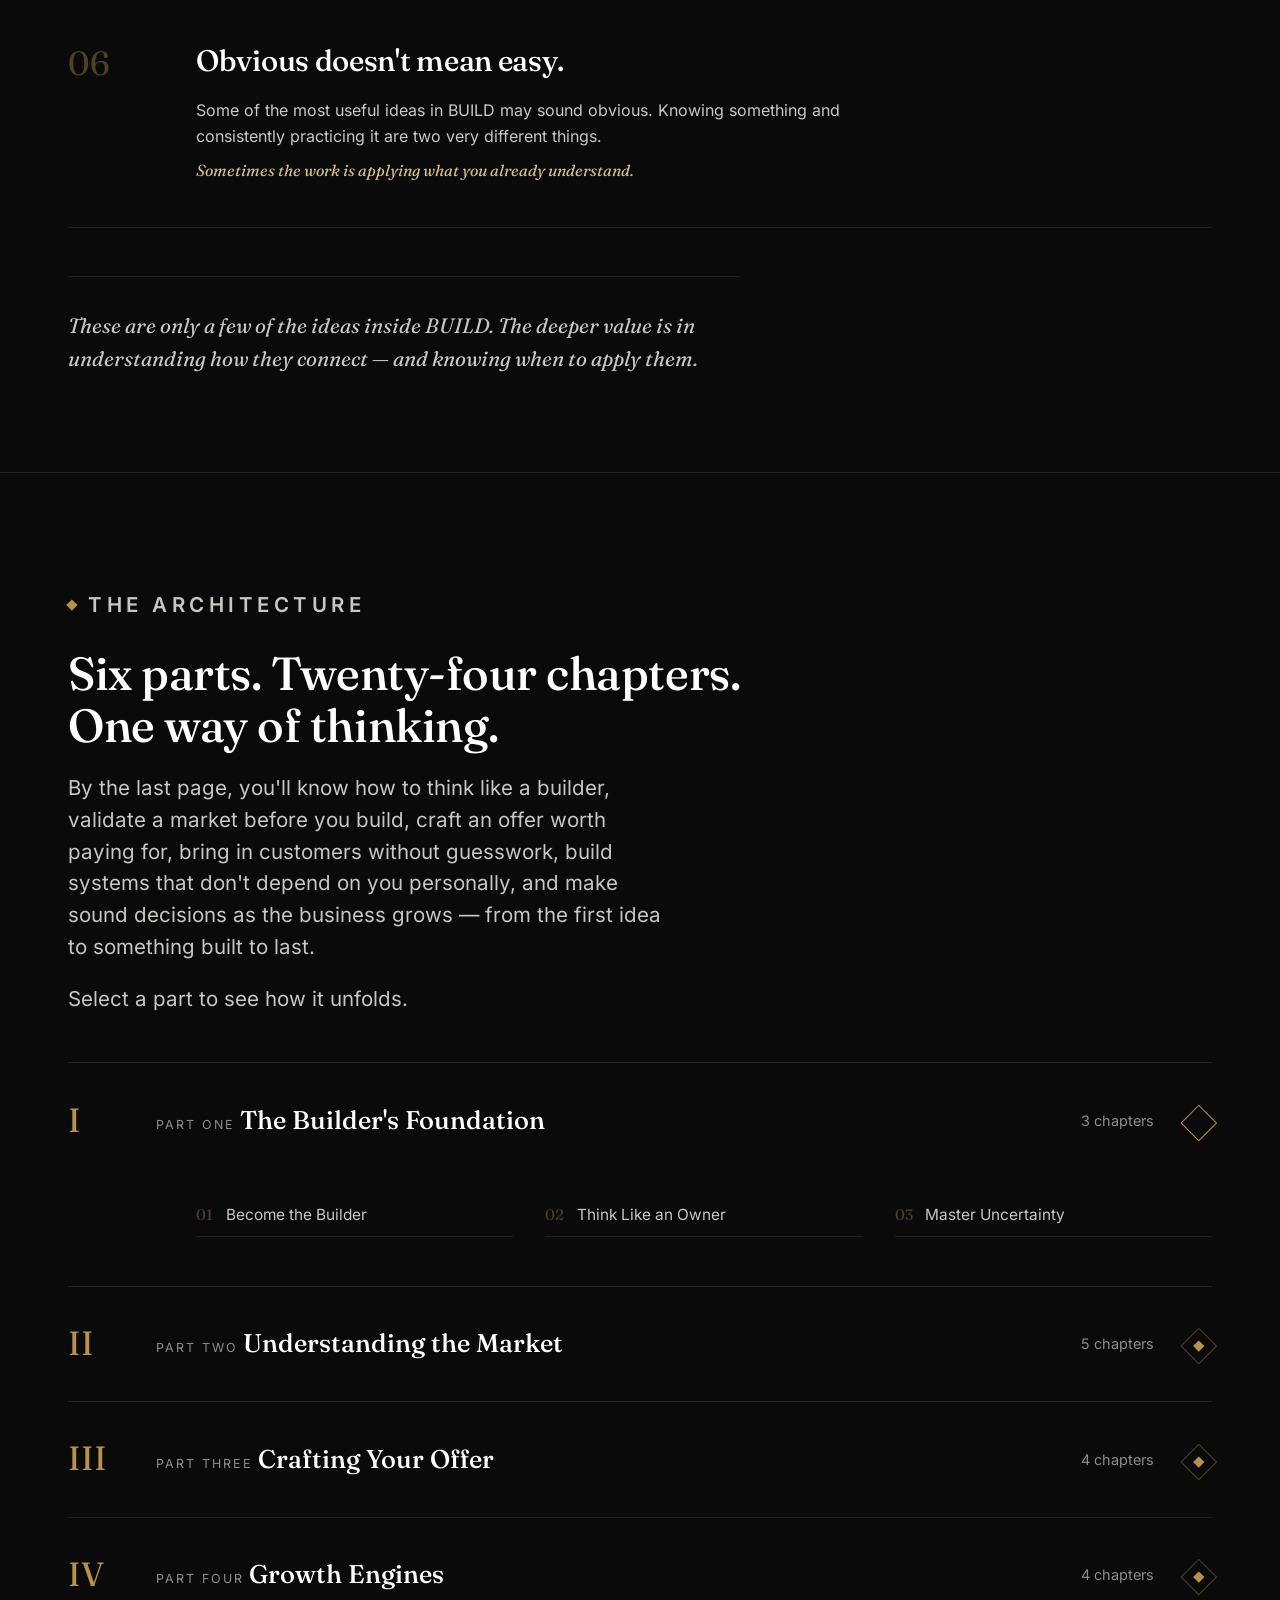
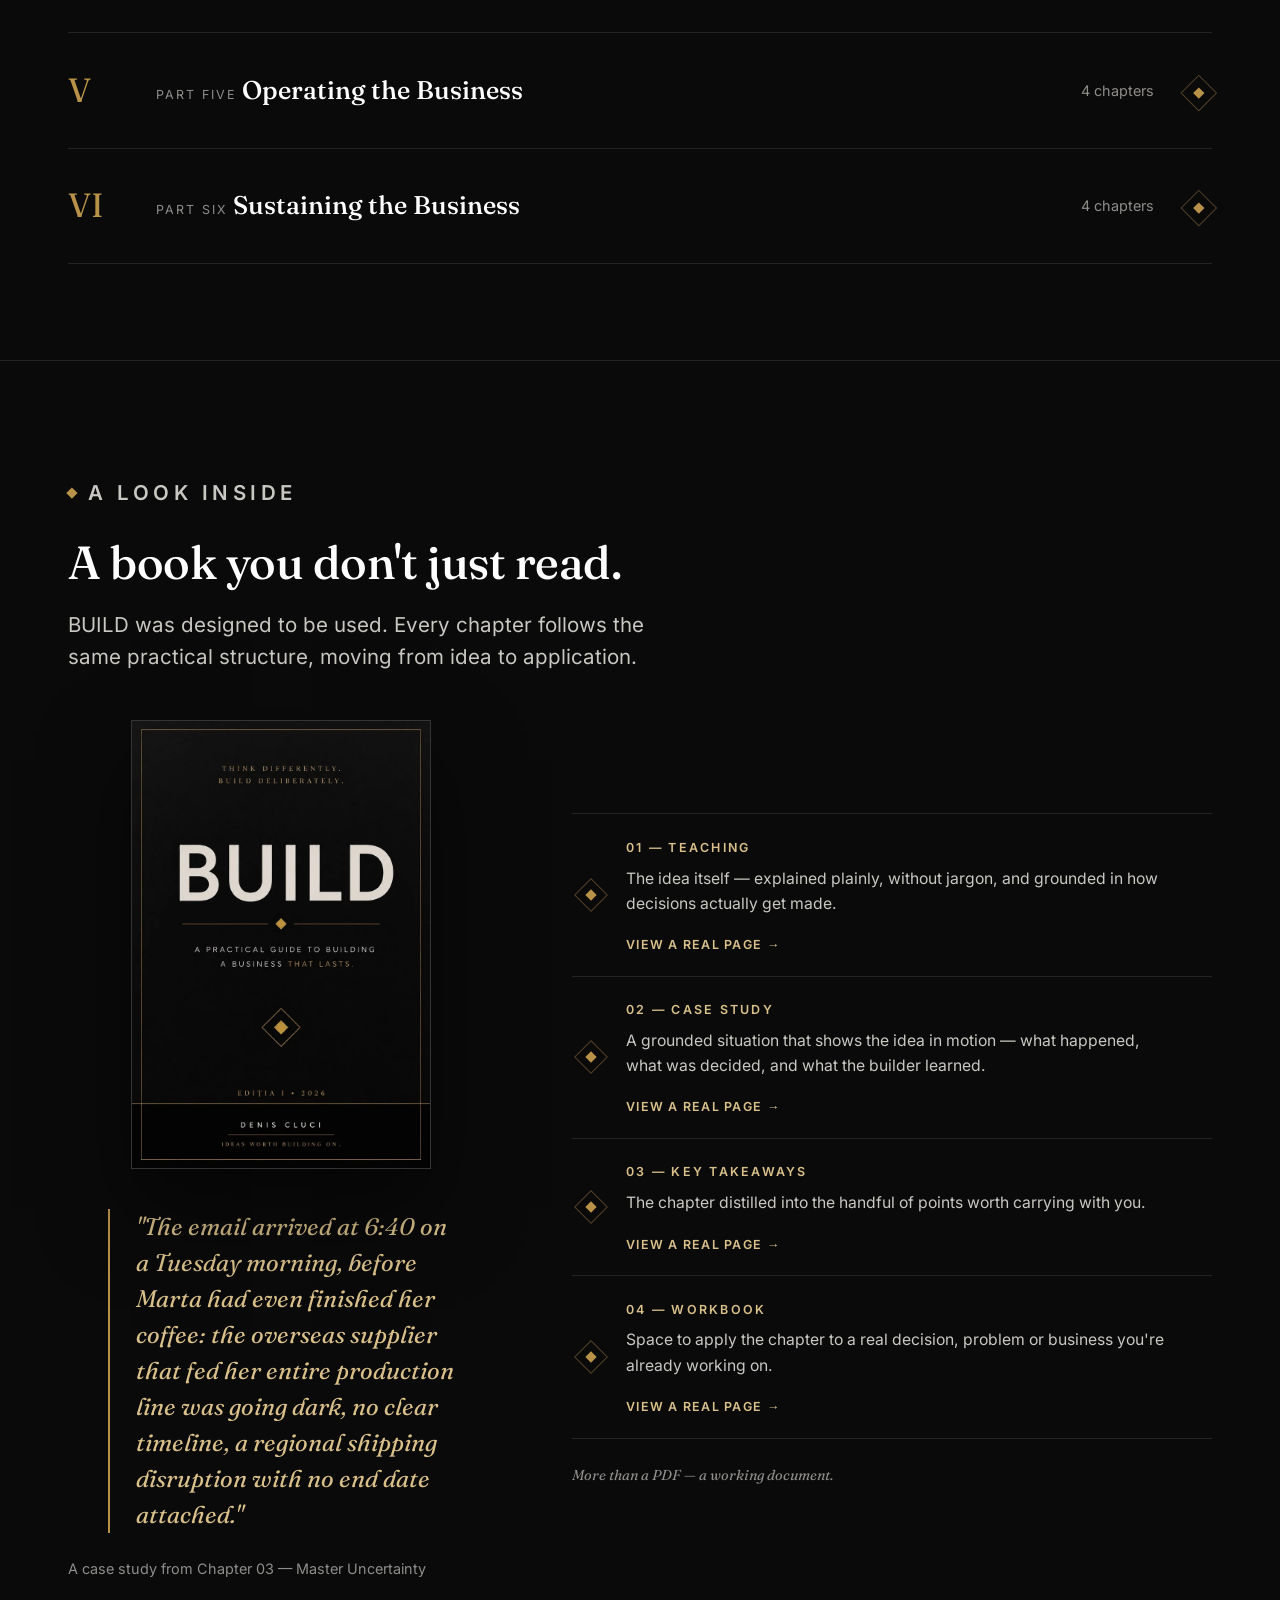
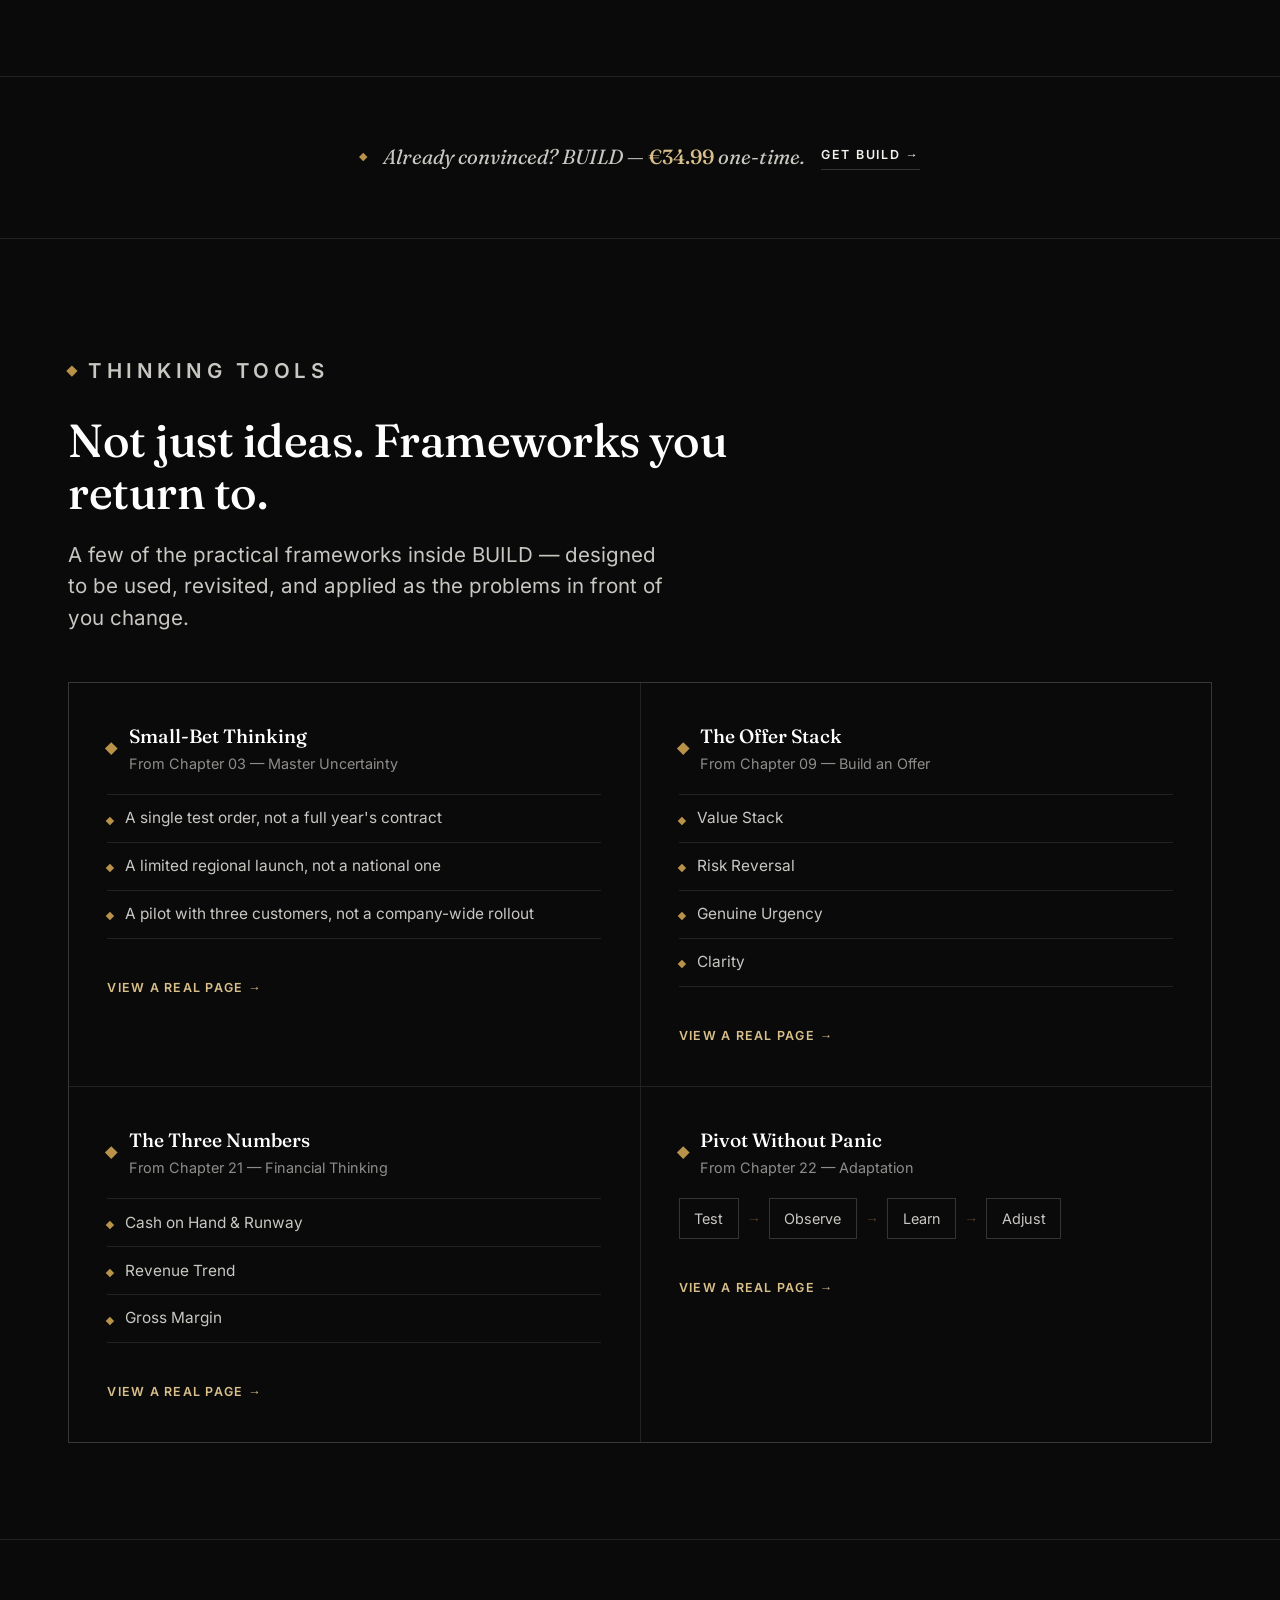
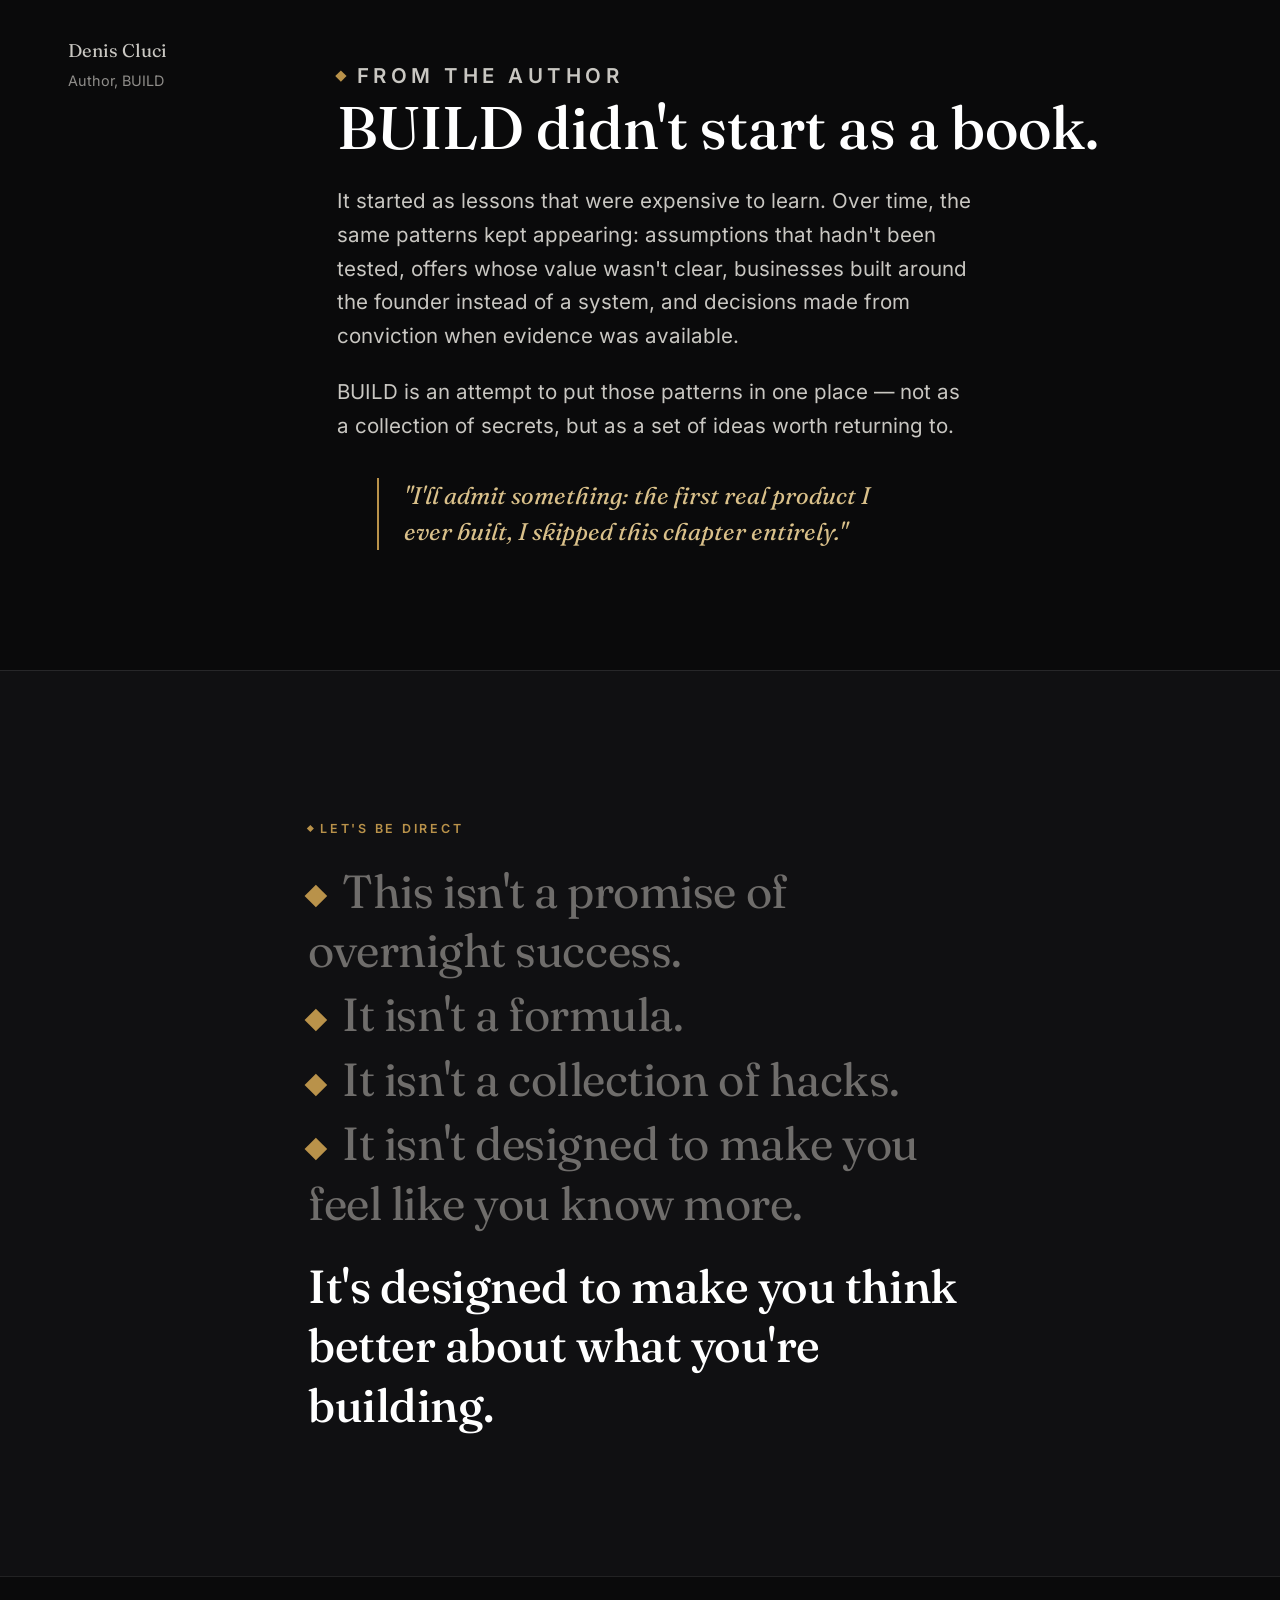
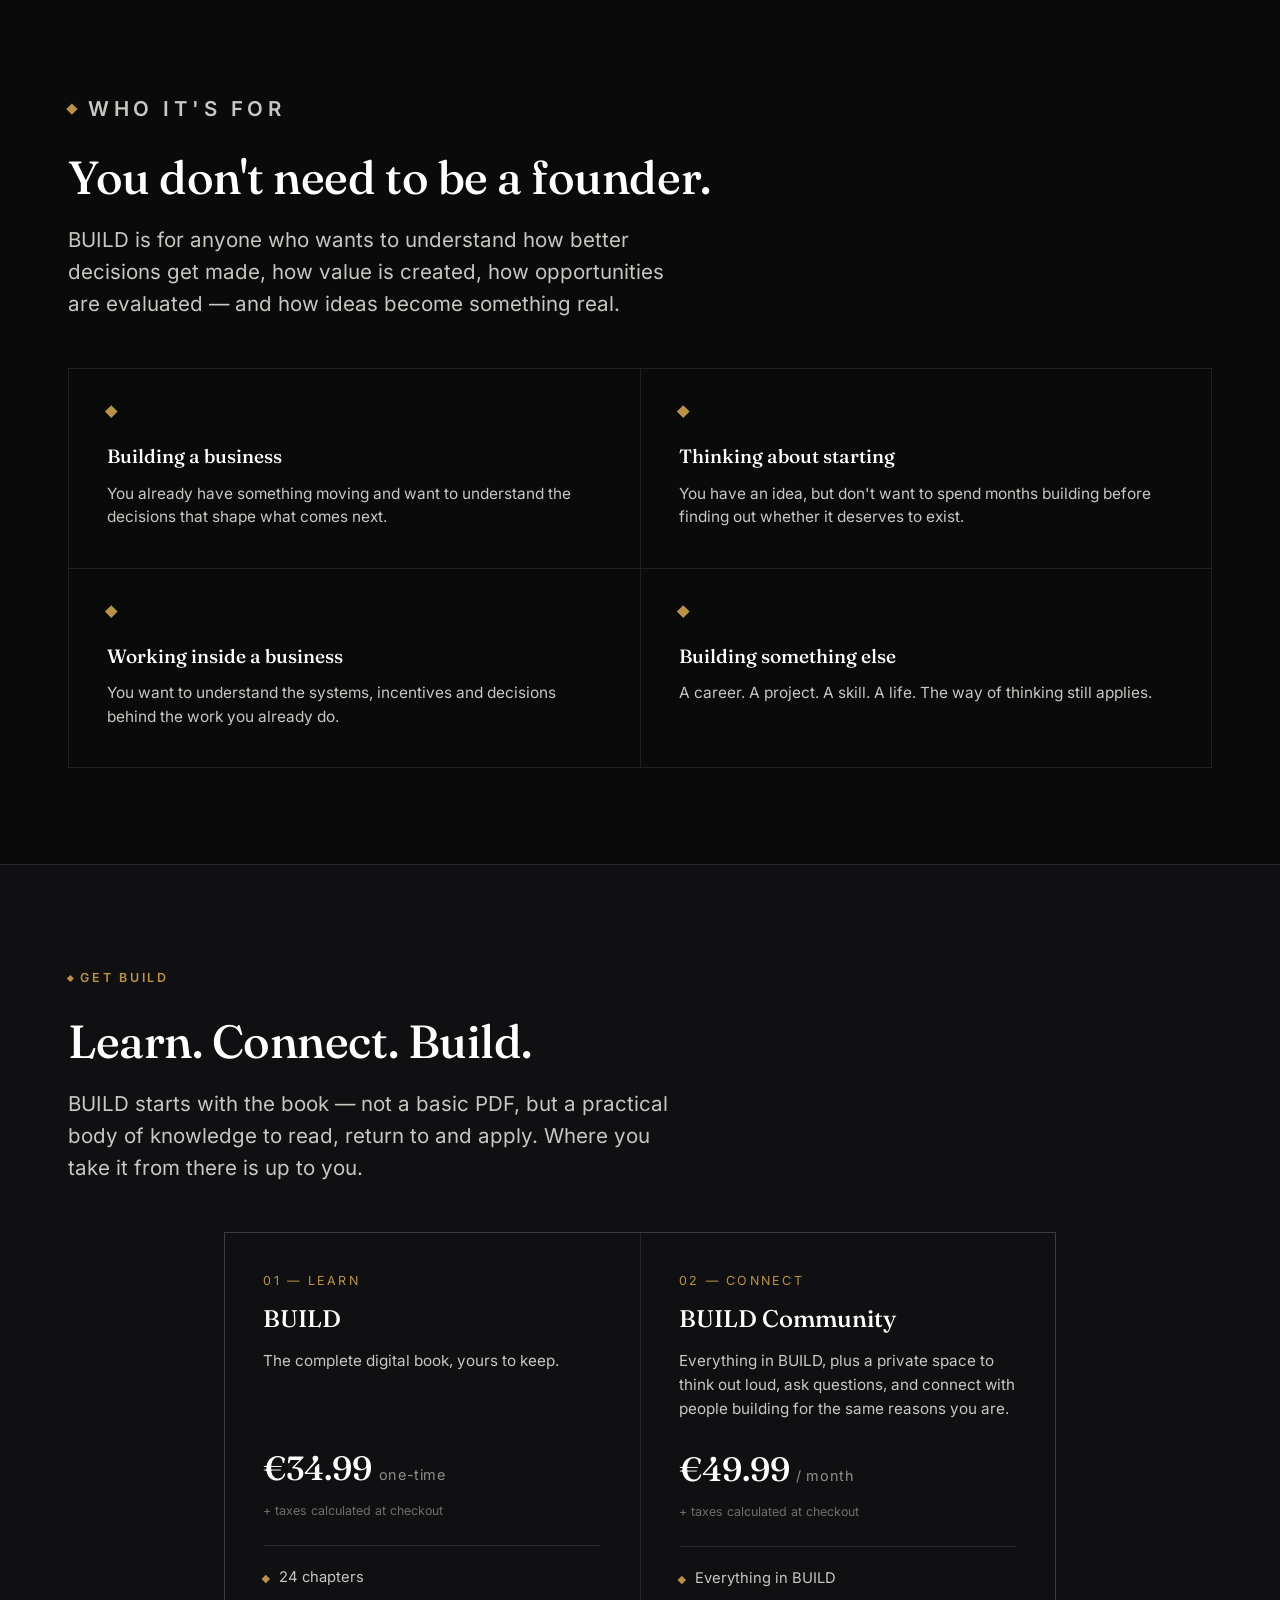
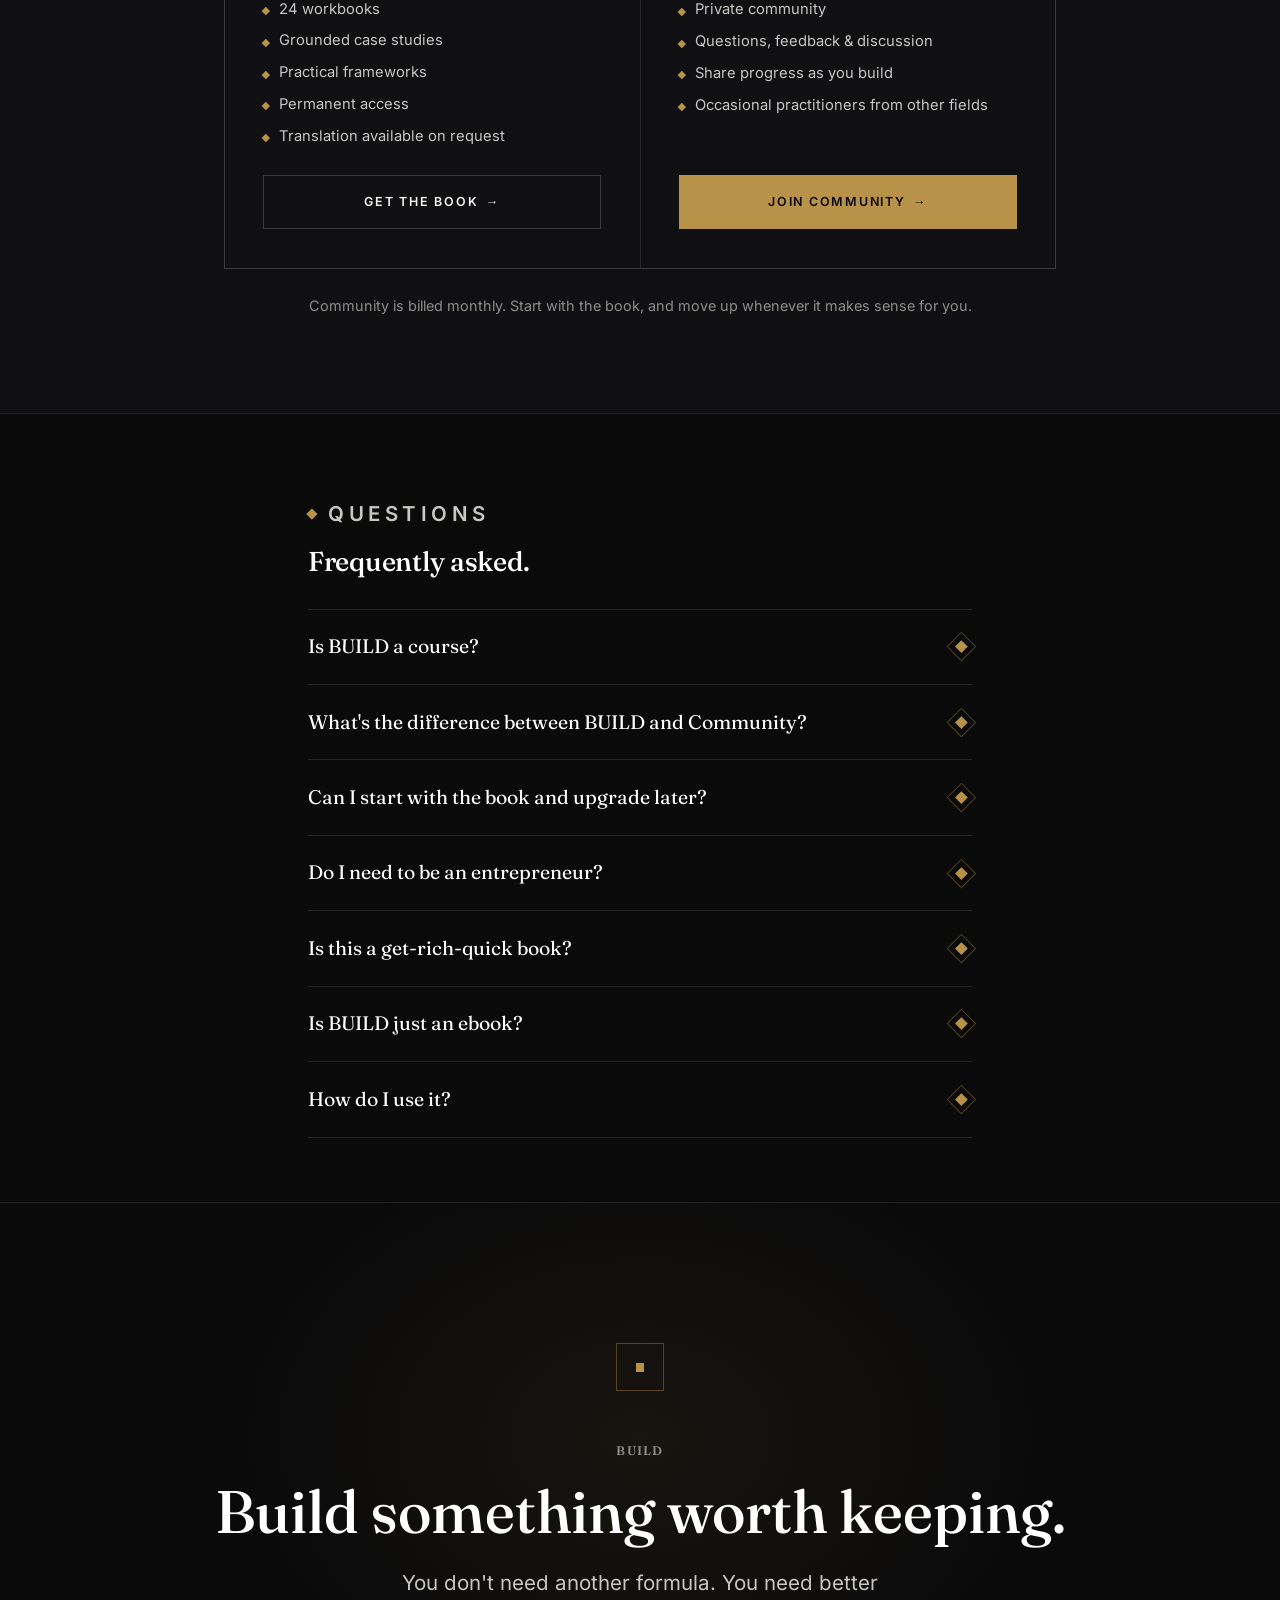
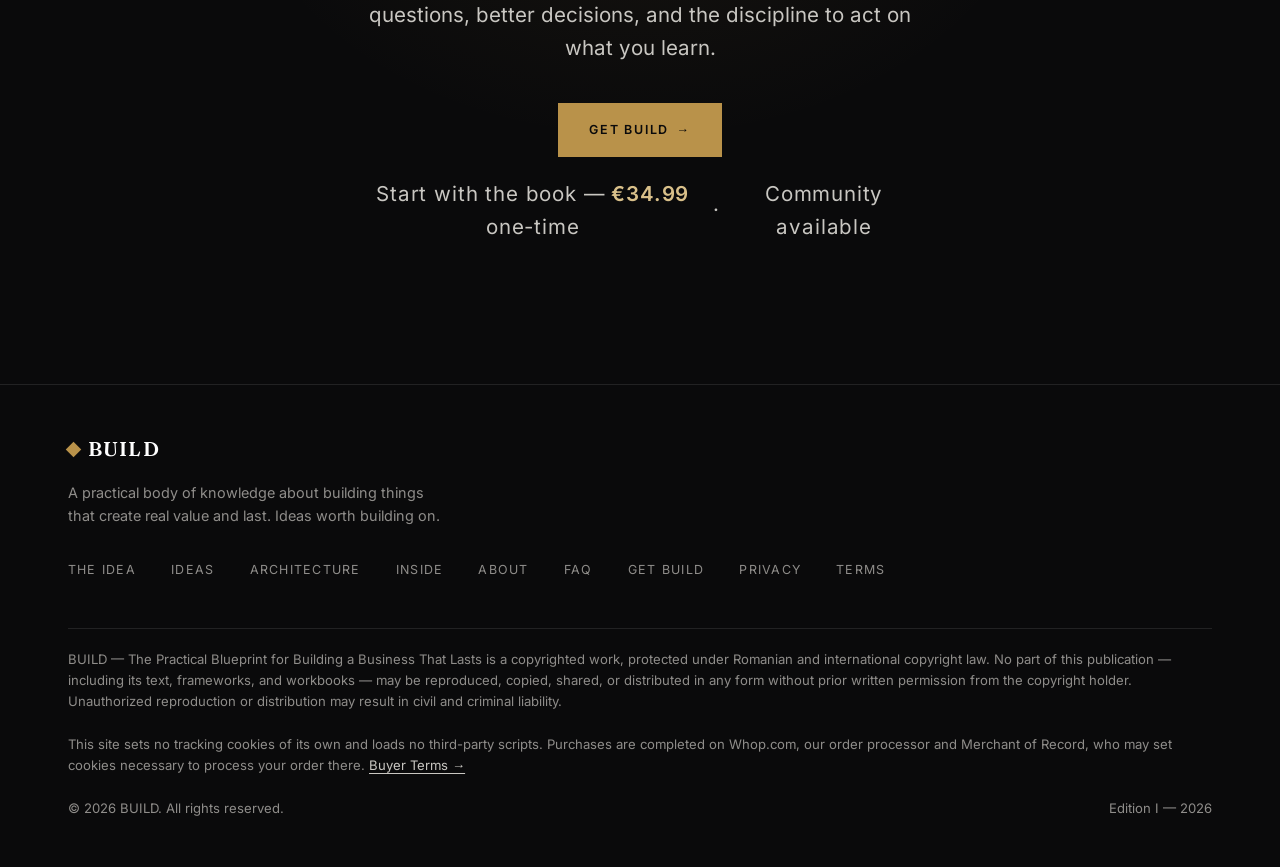
==== commit 12bd7774: "Add mid-page CTA after A Look Inside for already-convinced visitors" ====
--- a/index.html
+++ b/index.html
@@ -383,6 +383,15 @@
     </div>
   </section>
 
+  <!-- ============ MID-PAGE CTA ============ -->
+  <section class="section section--sm section-border-top mid-cta">
+    <div class="container mid-cta-row">
+      <span class="diamond diamond--sm" aria-hidden="true"></span>
+      <p class="lede">Already convinced? BUILD — <strong>€34.99</strong> one-time.</p>
+      <a href="#edition" class="btn-text">Get BUILD <span class="arrow" aria-hidden="true">→</span></a>
+    </div>
+  </section>
+
   <!-- ============ 06 THINKING TOOLS ============ -->
   <section class="section section--md section-border-top" id="tools">
     <div class="container">
--- a/styles.css
+++ b/styles.css
@@ -1138,6 +1138,18 @@
   letter-spacing: .04em;
 }
 .final-meta .price{ color: var(--gold-light); font-weight: 600; }
+
+/* ---------- Mid-page CTA ---------- */
+.mid-cta-row{
+  display: flex;
+  align-items: center;
+  justify-content: center;
+  gap: 1rem;
+  flex-wrap: wrap;
+  text-align: center;
+}
+.mid-cta-row .lede{ margin: 0; }
+.mid-cta-row strong{ color: var(--gold-light); font-style: normal; font-weight: 500; }
 
 /* ---------- Footer ---------- */
 .site-footer{
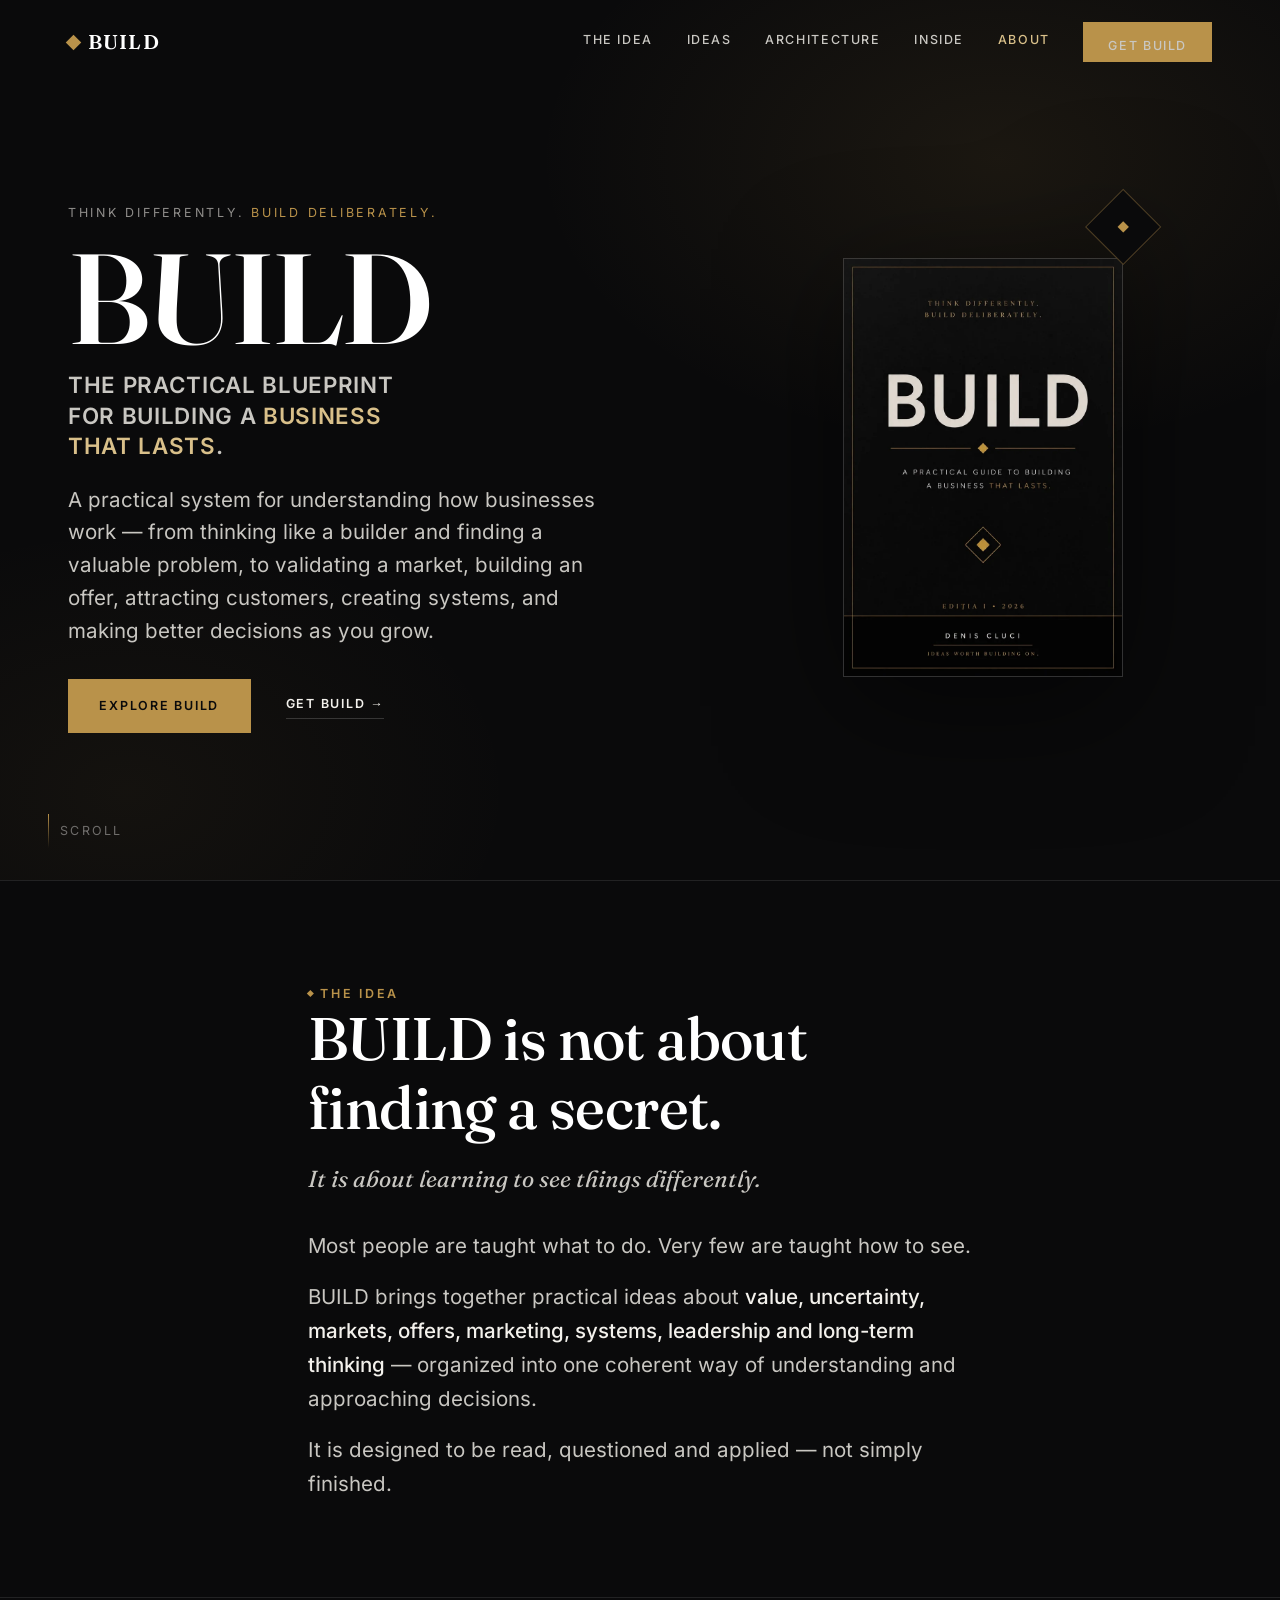
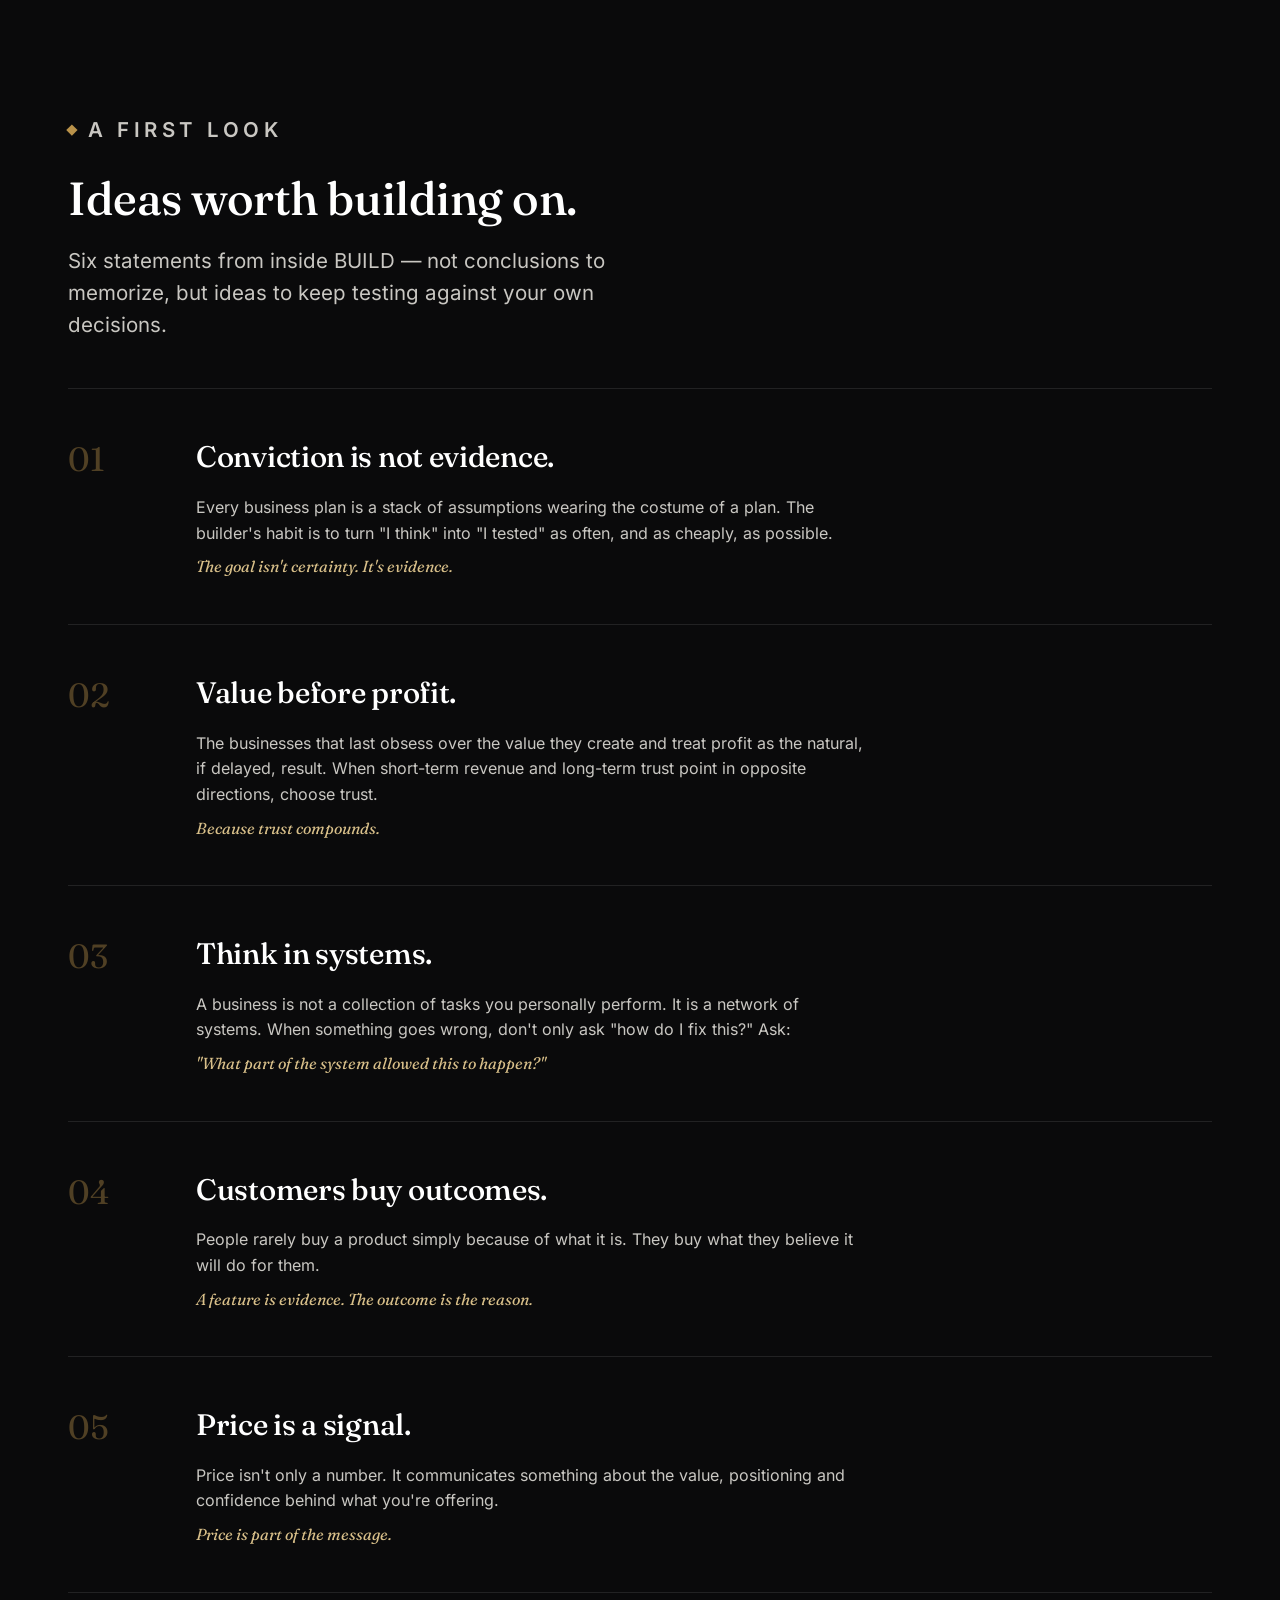
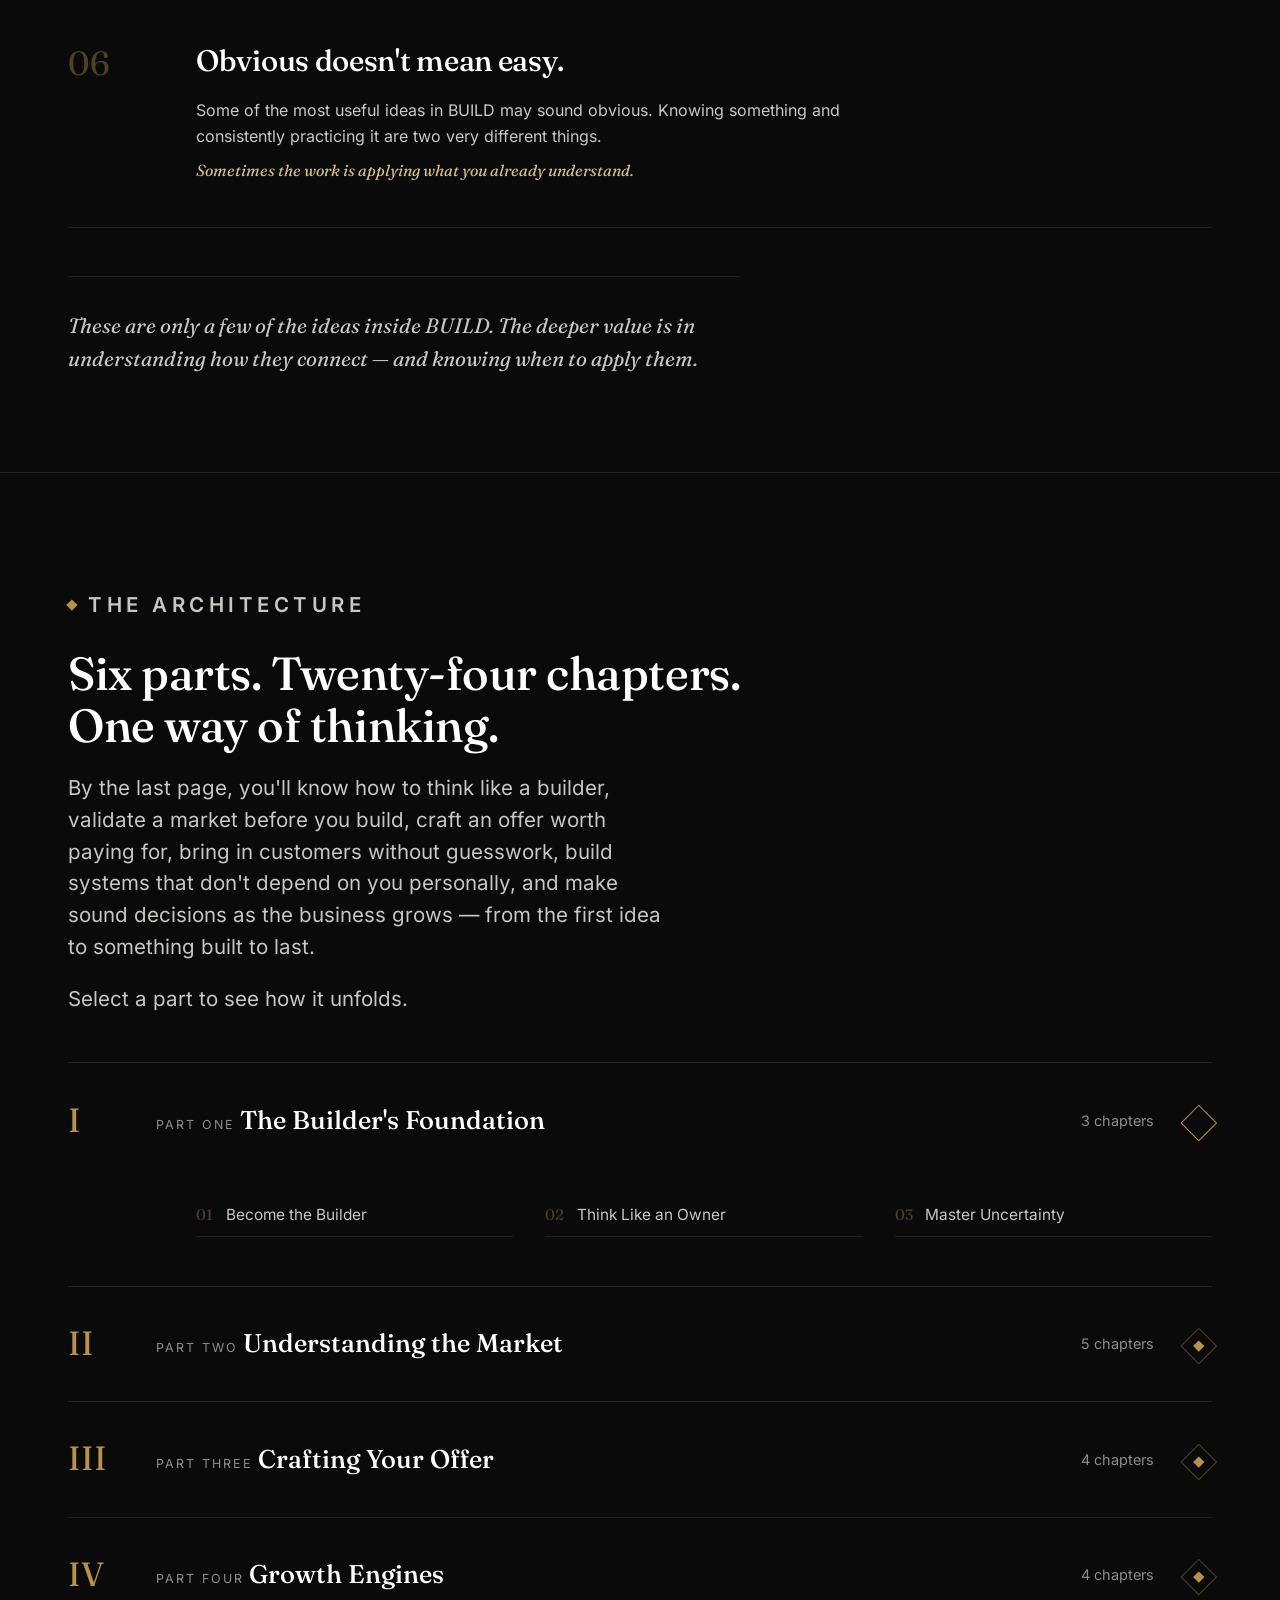
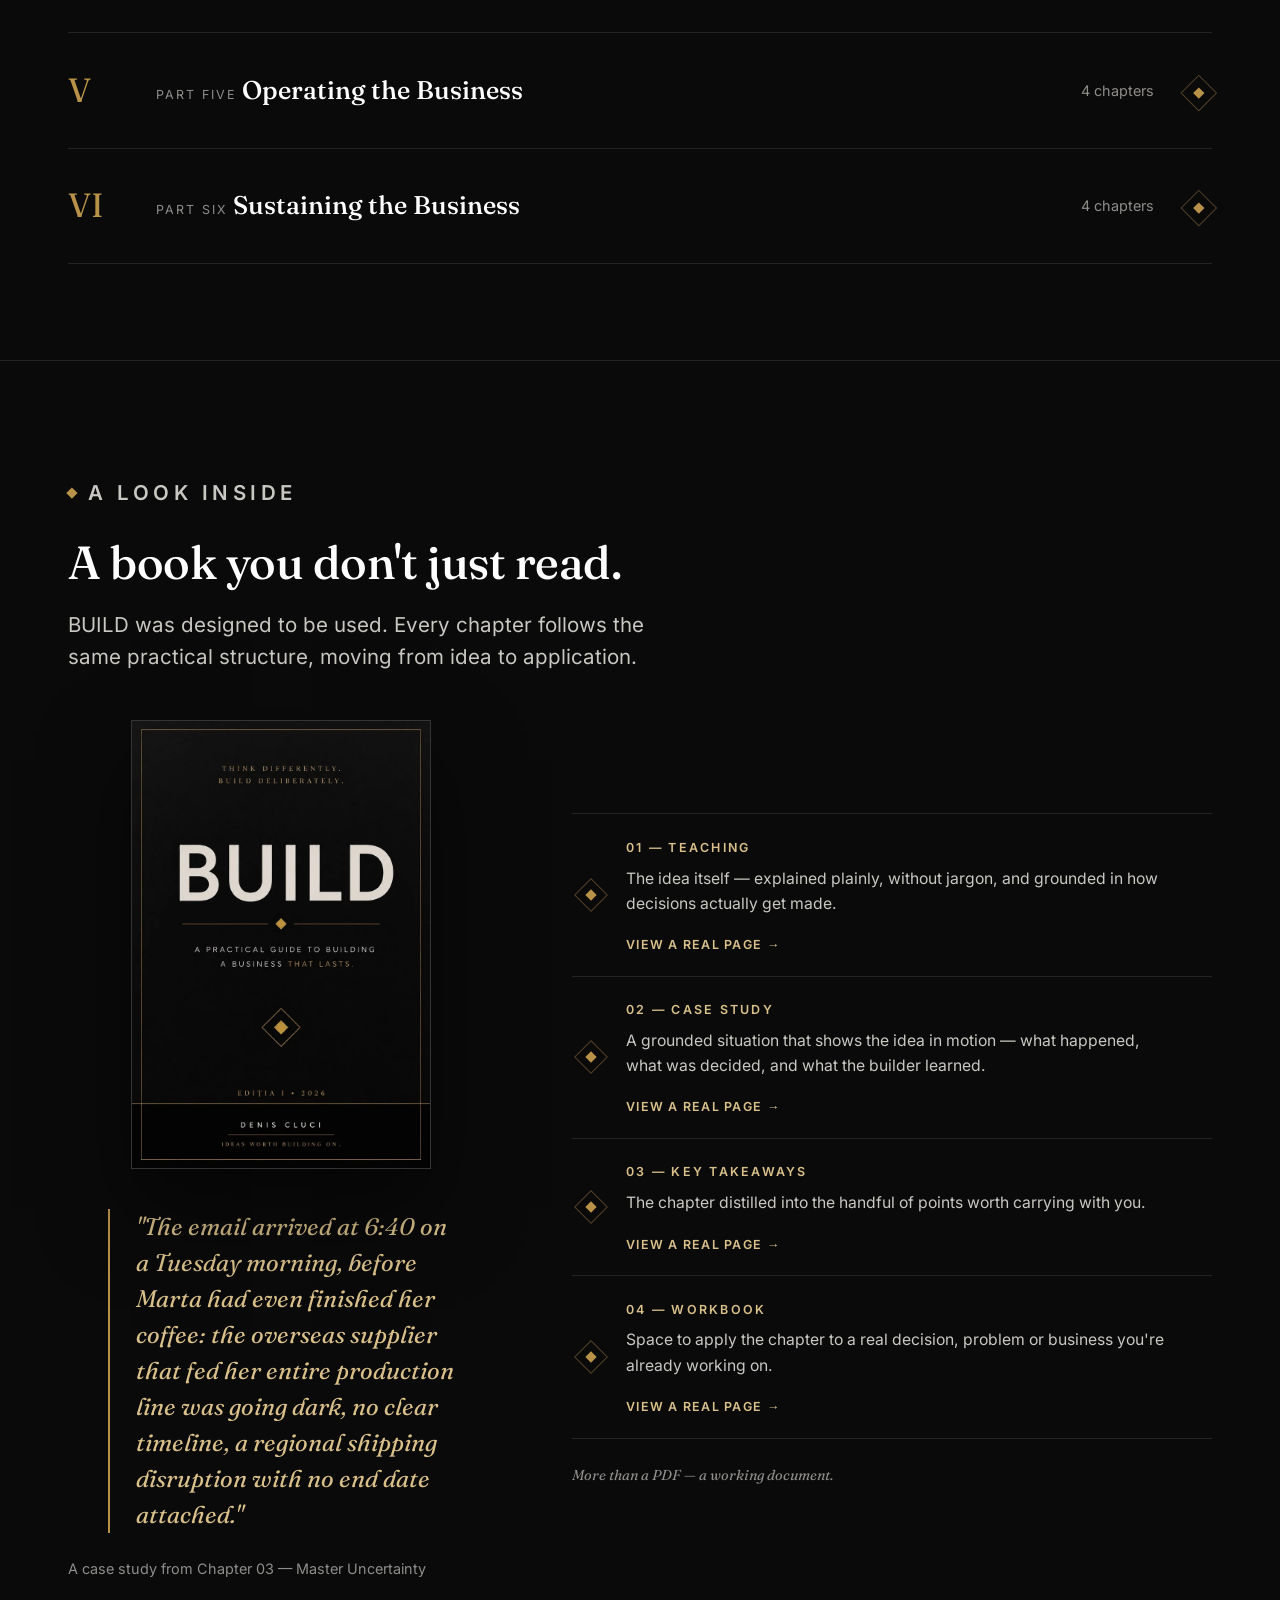
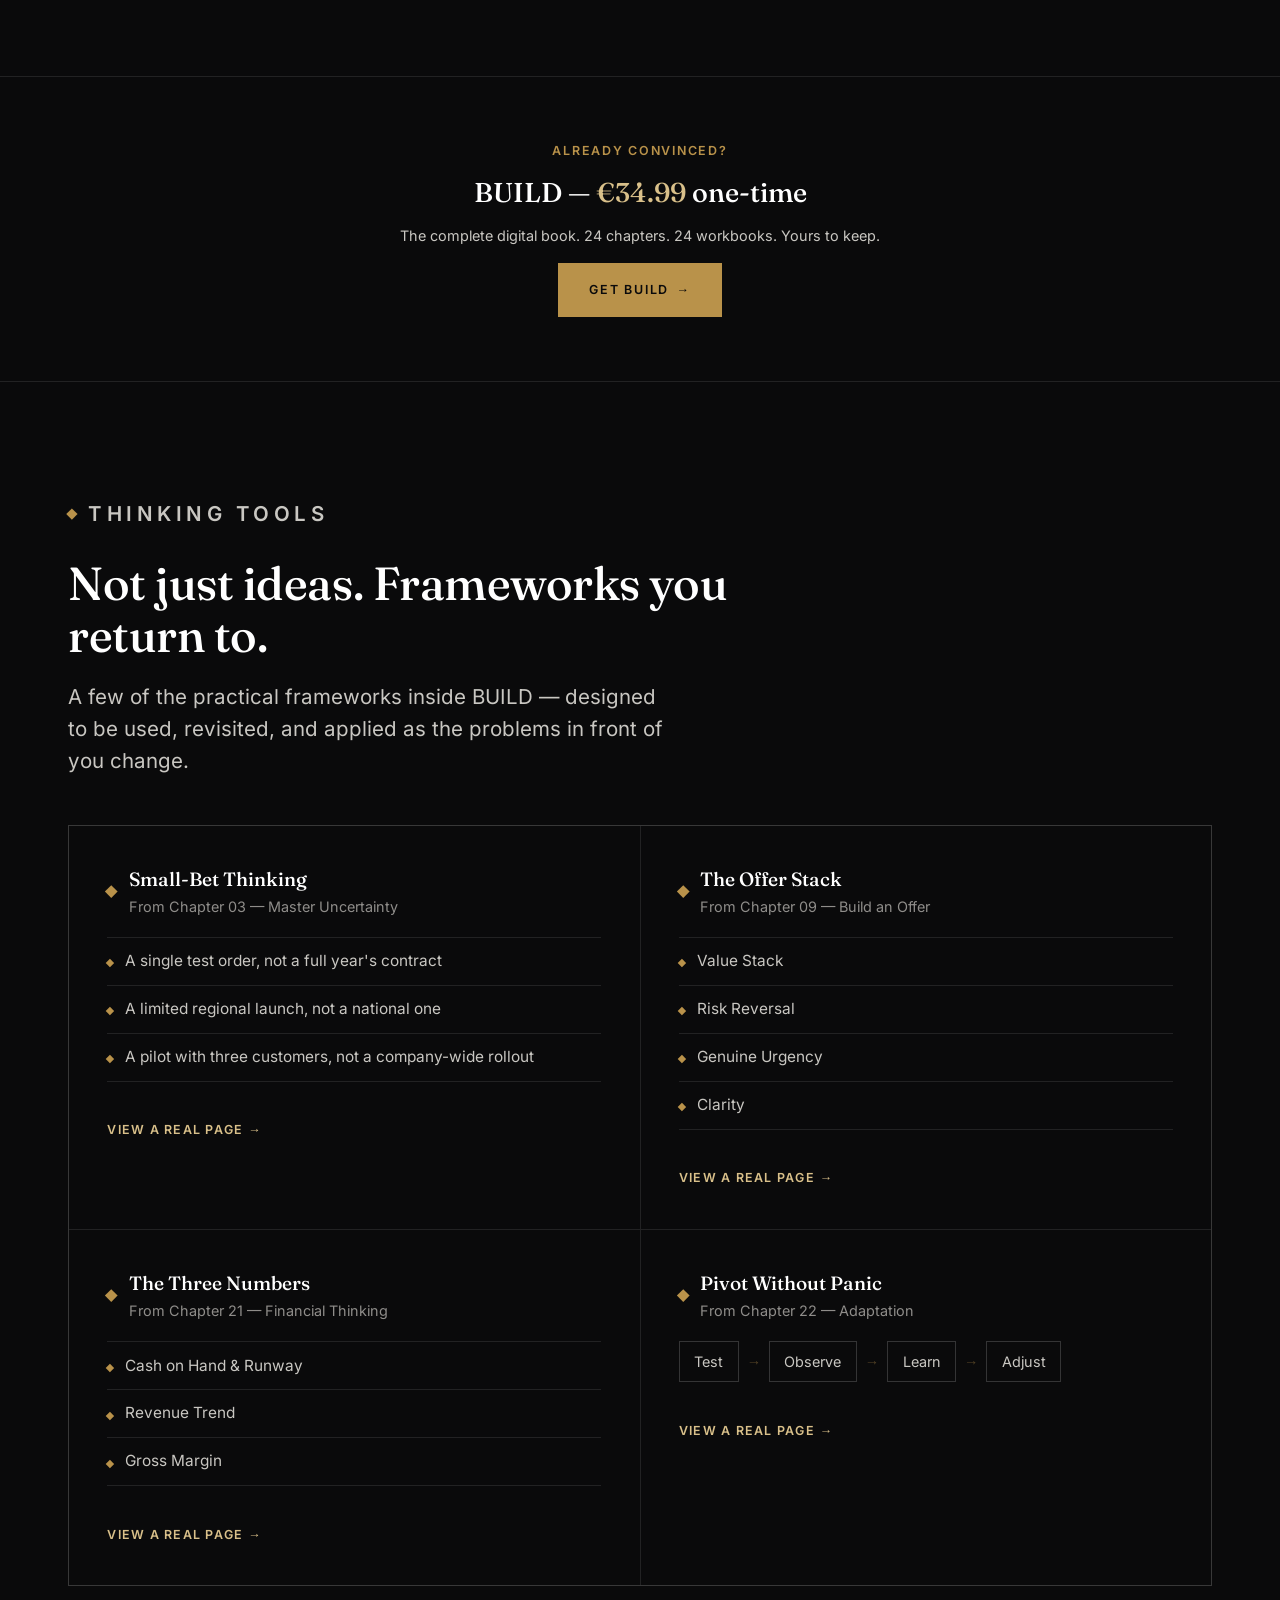
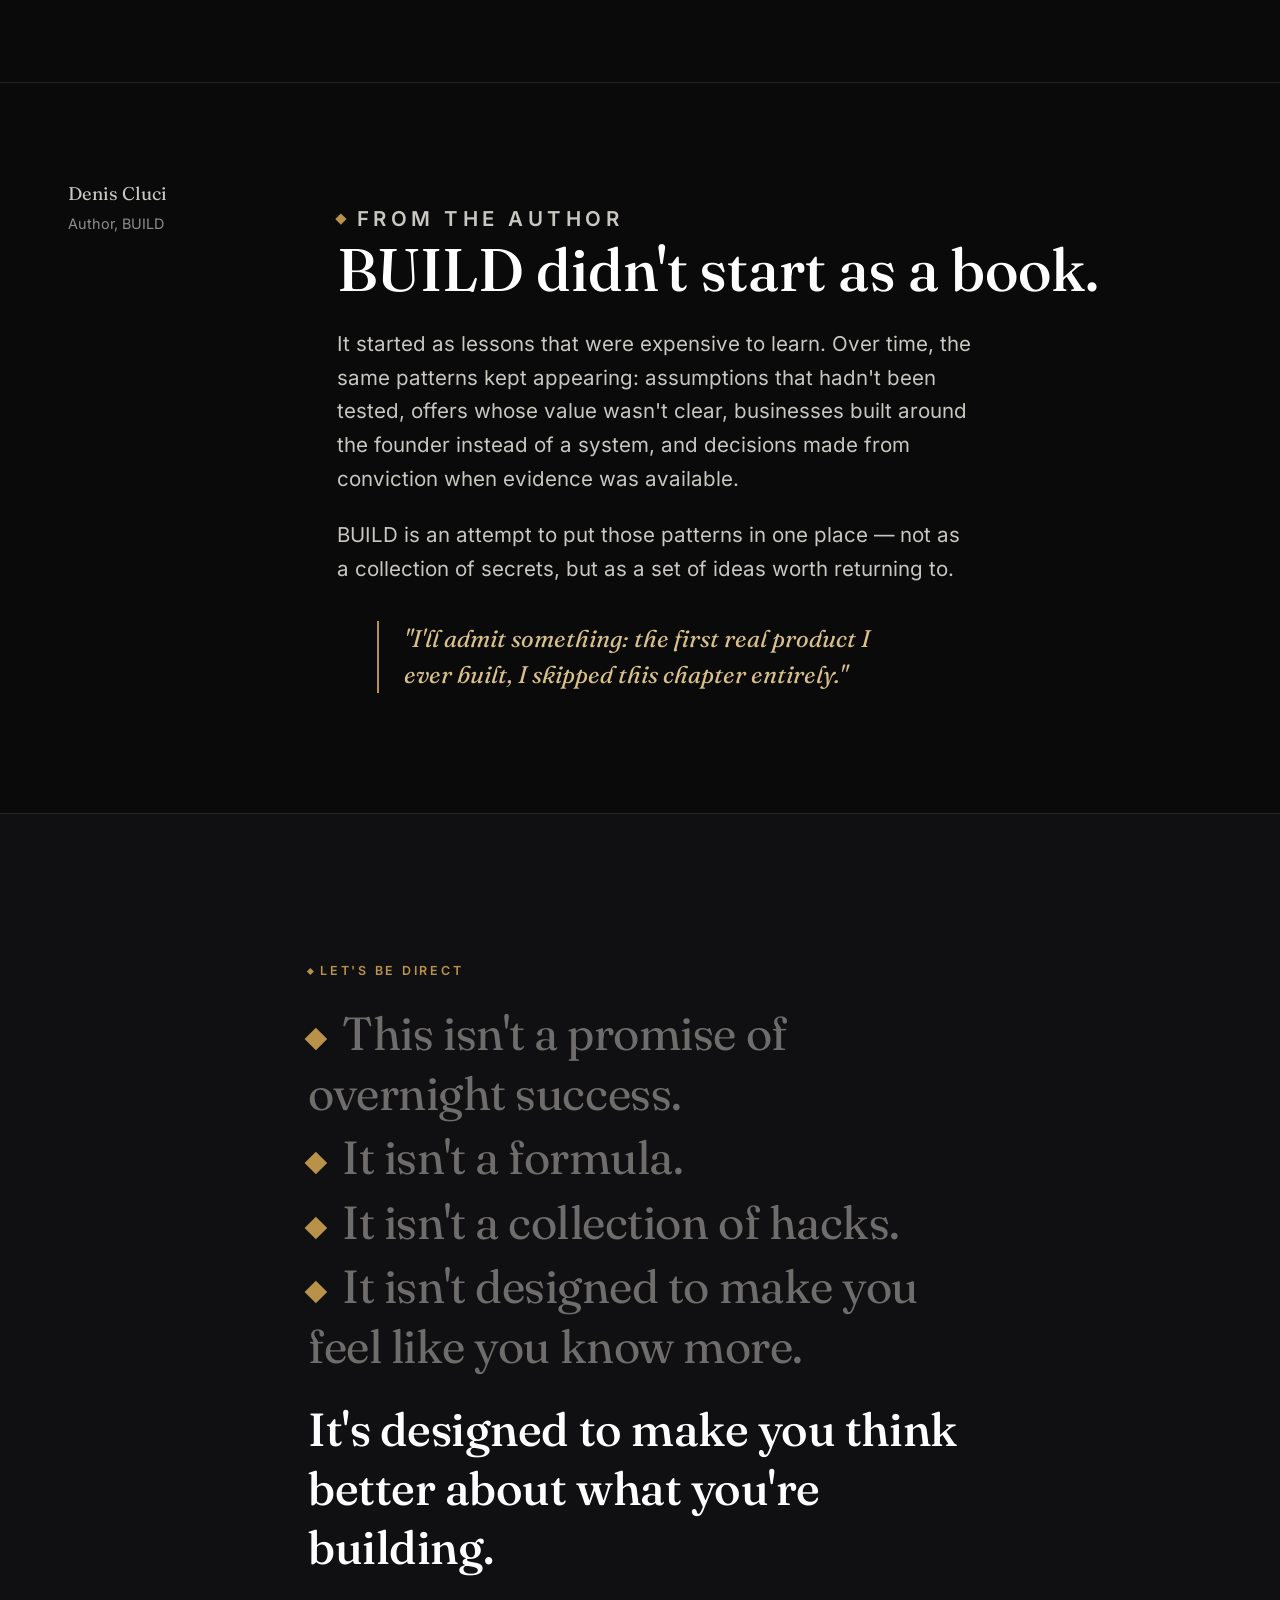
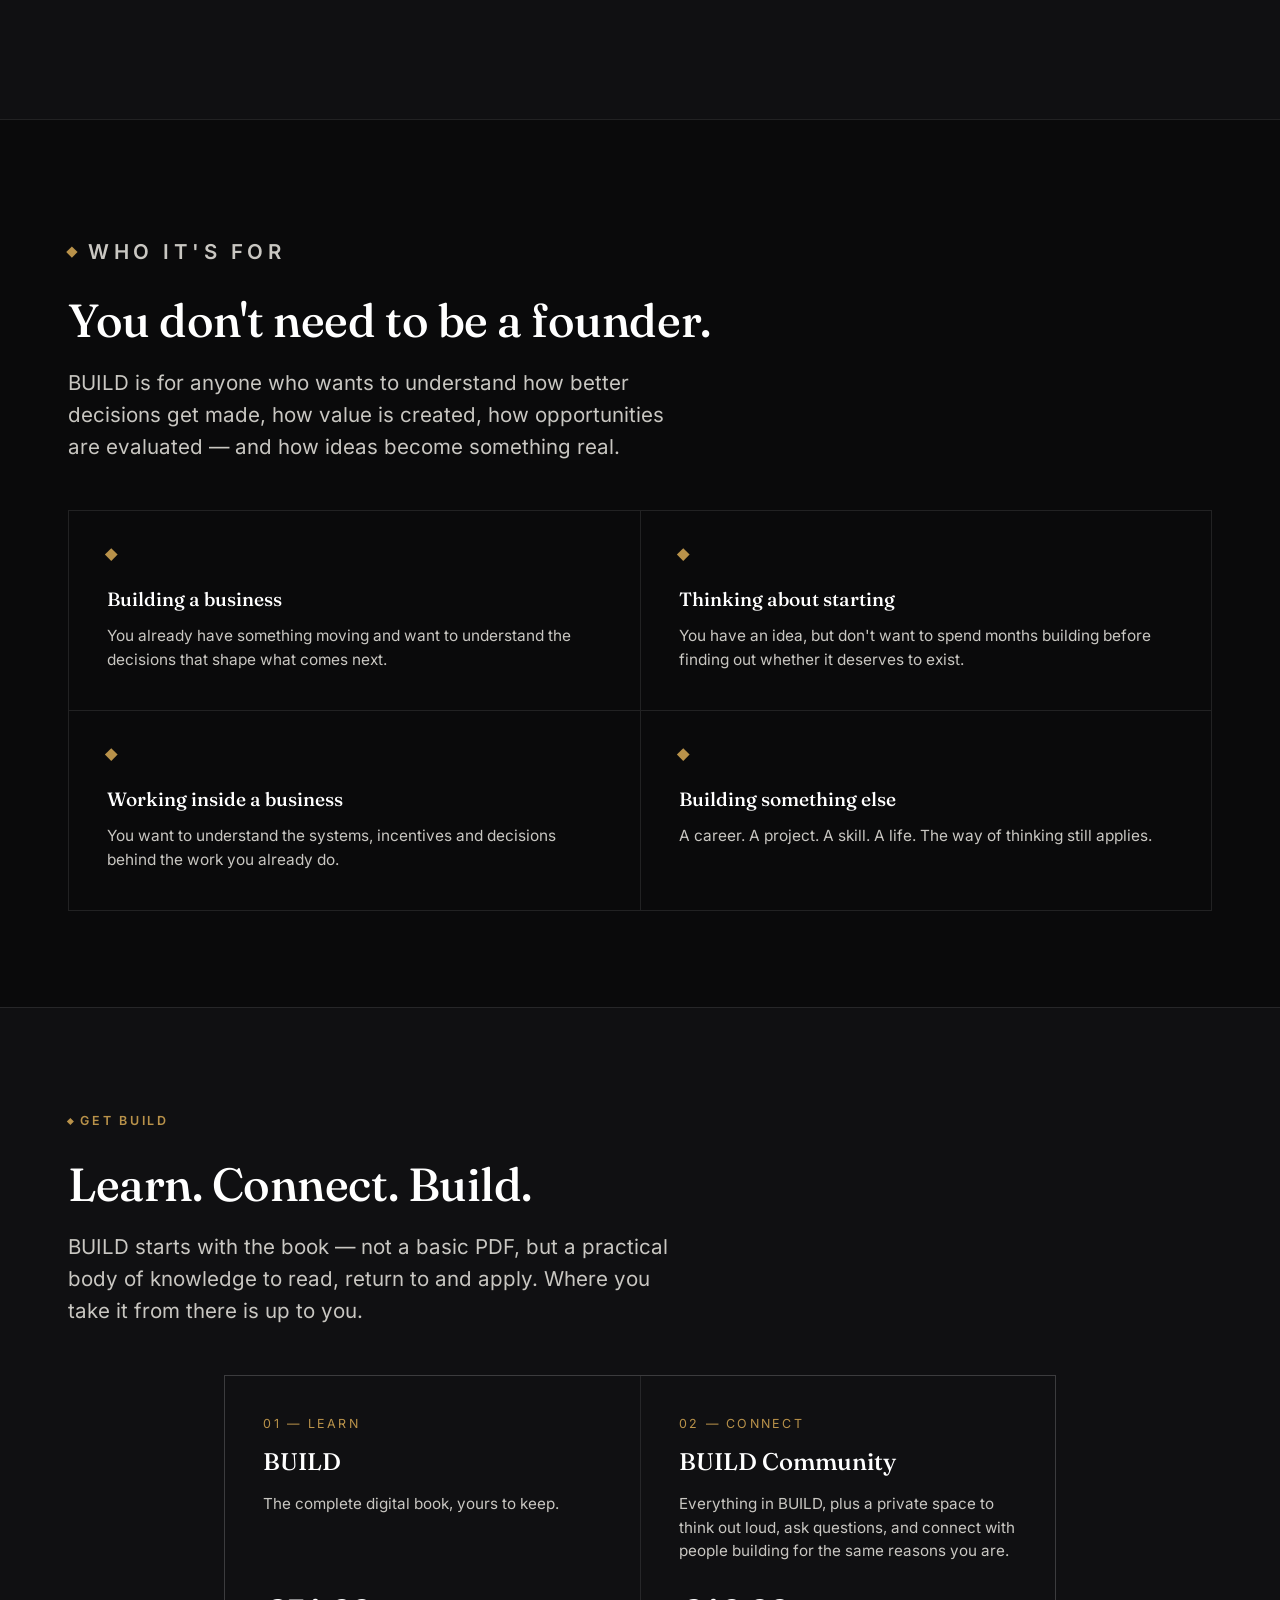
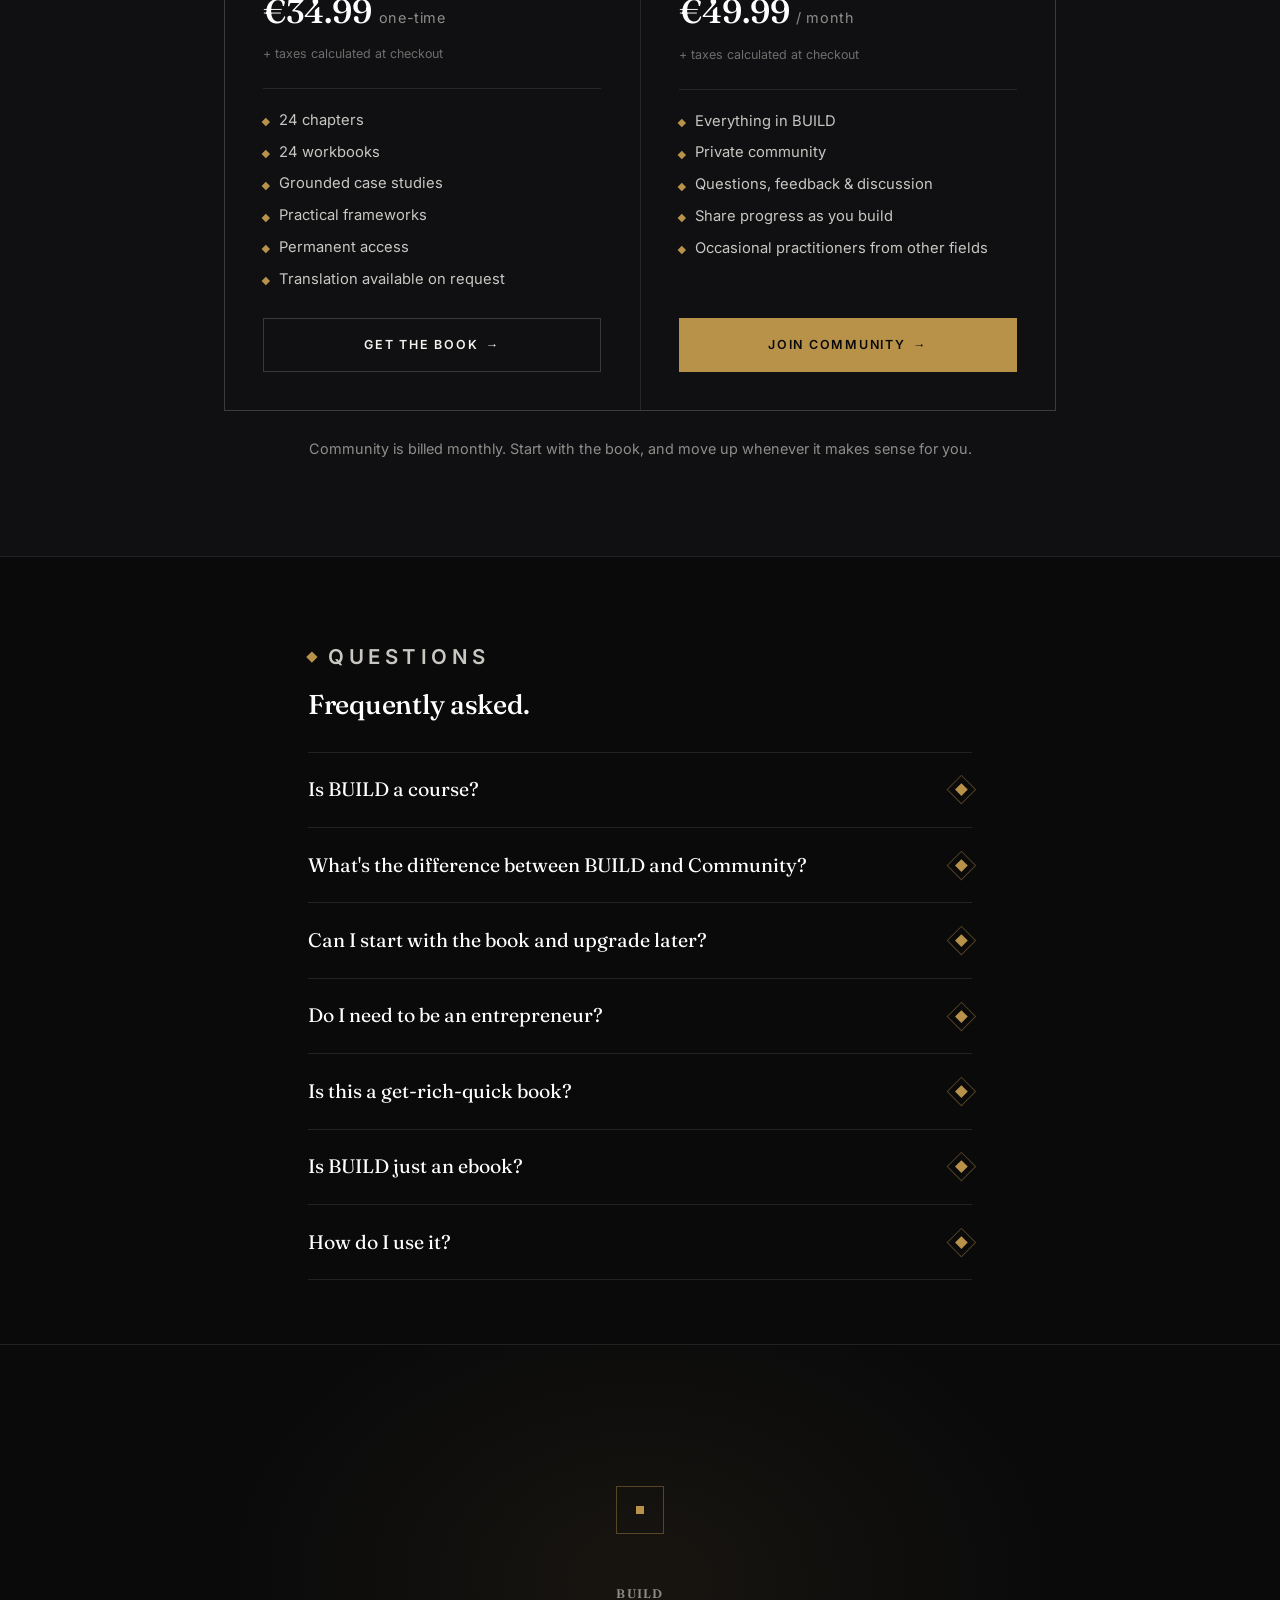
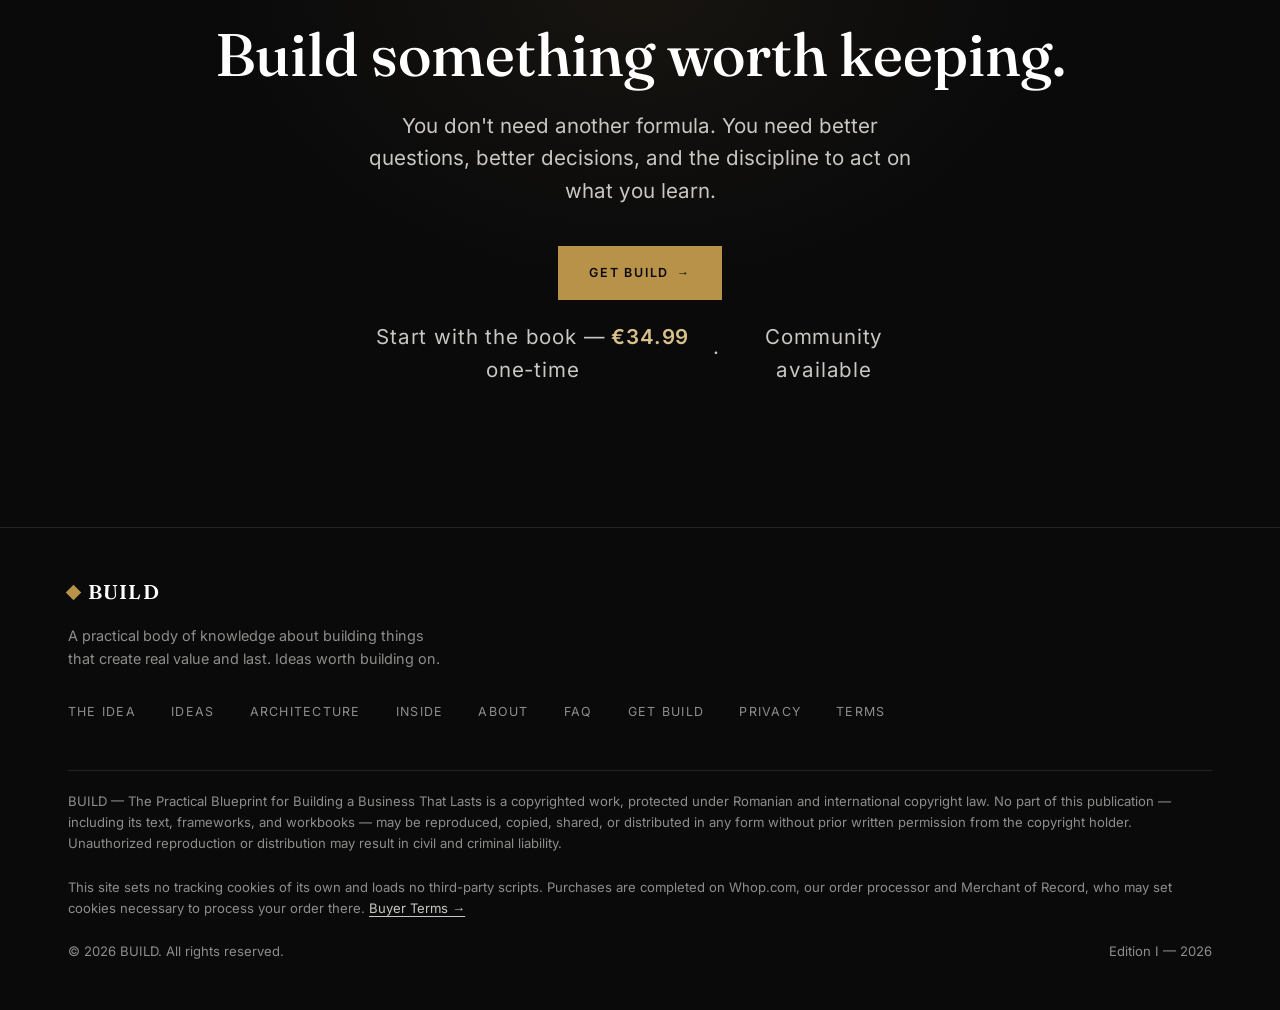
==== commit 1c01ff4d: "Redesign mid-page CTA as a clearer decision moment" ====
--- a/index.html
+++ b/index.html
@@ -385,10 +385,11 @@
 
   <!-- ============ MID-PAGE CTA ============ -->
   <section class="section section--sm section-border-top mid-cta">
-    <div class="container mid-cta-row">
-      <span class="diamond diamond--sm" aria-hidden="true"></span>
-      <p class="lede">Already convinced? BUILD — <strong>€34.99</strong> one-time.</p>
-      <a href="#edition" class="btn-text">Get BUILD <span class="arrow" aria-hidden="true">→</span></a>
+    <div class="container mid-cta-inner">
+      <p class="mid-cta-kicker">Already convinced?</p>
+      <p class="mid-cta-price">BUILD — <strong>€34.99</strong> one-time</p>
+      <p class="mid-cta-desc">The complete digital book. 24 chapters. 24 workbooks. Yours to keep.</p>
+      <a href="#edition" class="btn btn-primary">Get BUILD <span aria-hidden="true">→</span></a>
     </div>
   </section>
 
--- a/styles.css
+++ b/styles.css
@@ -1140,16 +1140,33 @@
 .final-meta .price{ color: var(--gold-light); font-weight: 600; }
 
 /* ---------- Mid-page CTA ---------- */
-.mid-cta-row{
-  display: flex;
-  align-items: center;
-  justify-content: center;
-  gap: 1rem;
-  flex-wrap: wrap;
+.mid-cta-inner{
+  display: flex;
+  flex-direction: column;
+  align-items: center;
   text-align: center;
-}
-.mid-cta-row .lede{ margin: 0; }
-.mid-cta-row strong{ color: var(--gold-light); font-style: normal; font-weight: 500; }
+  gap: .6rem;
+}
+.mid-cta-kicker{
+  font-size: var(--fs-label);
+  letter-spacing: .14em;
+  text-transform: uppercase;
+  color: var(--gold);
+  font-weight: 600;
+}
+.mid-cta-price{
+  font-family: var(--font-display);
+  font-weight: 500;
+  font-size: var(--fs-h3);
+  color: var(--white);
+}
+.mid-cta-price strong{ color: var(--gold-light); font-weight: 500; }
+.mid-cta-desc{
+  color: var(--grey-300);
+  font-size: var(--fs-small);
+  max-width: 32rem;
+}
+.mid-cta-inner .btn{ margin-top: .4rem; }
 
 /* ---------- Footer ---------- */
 .site-footer{
